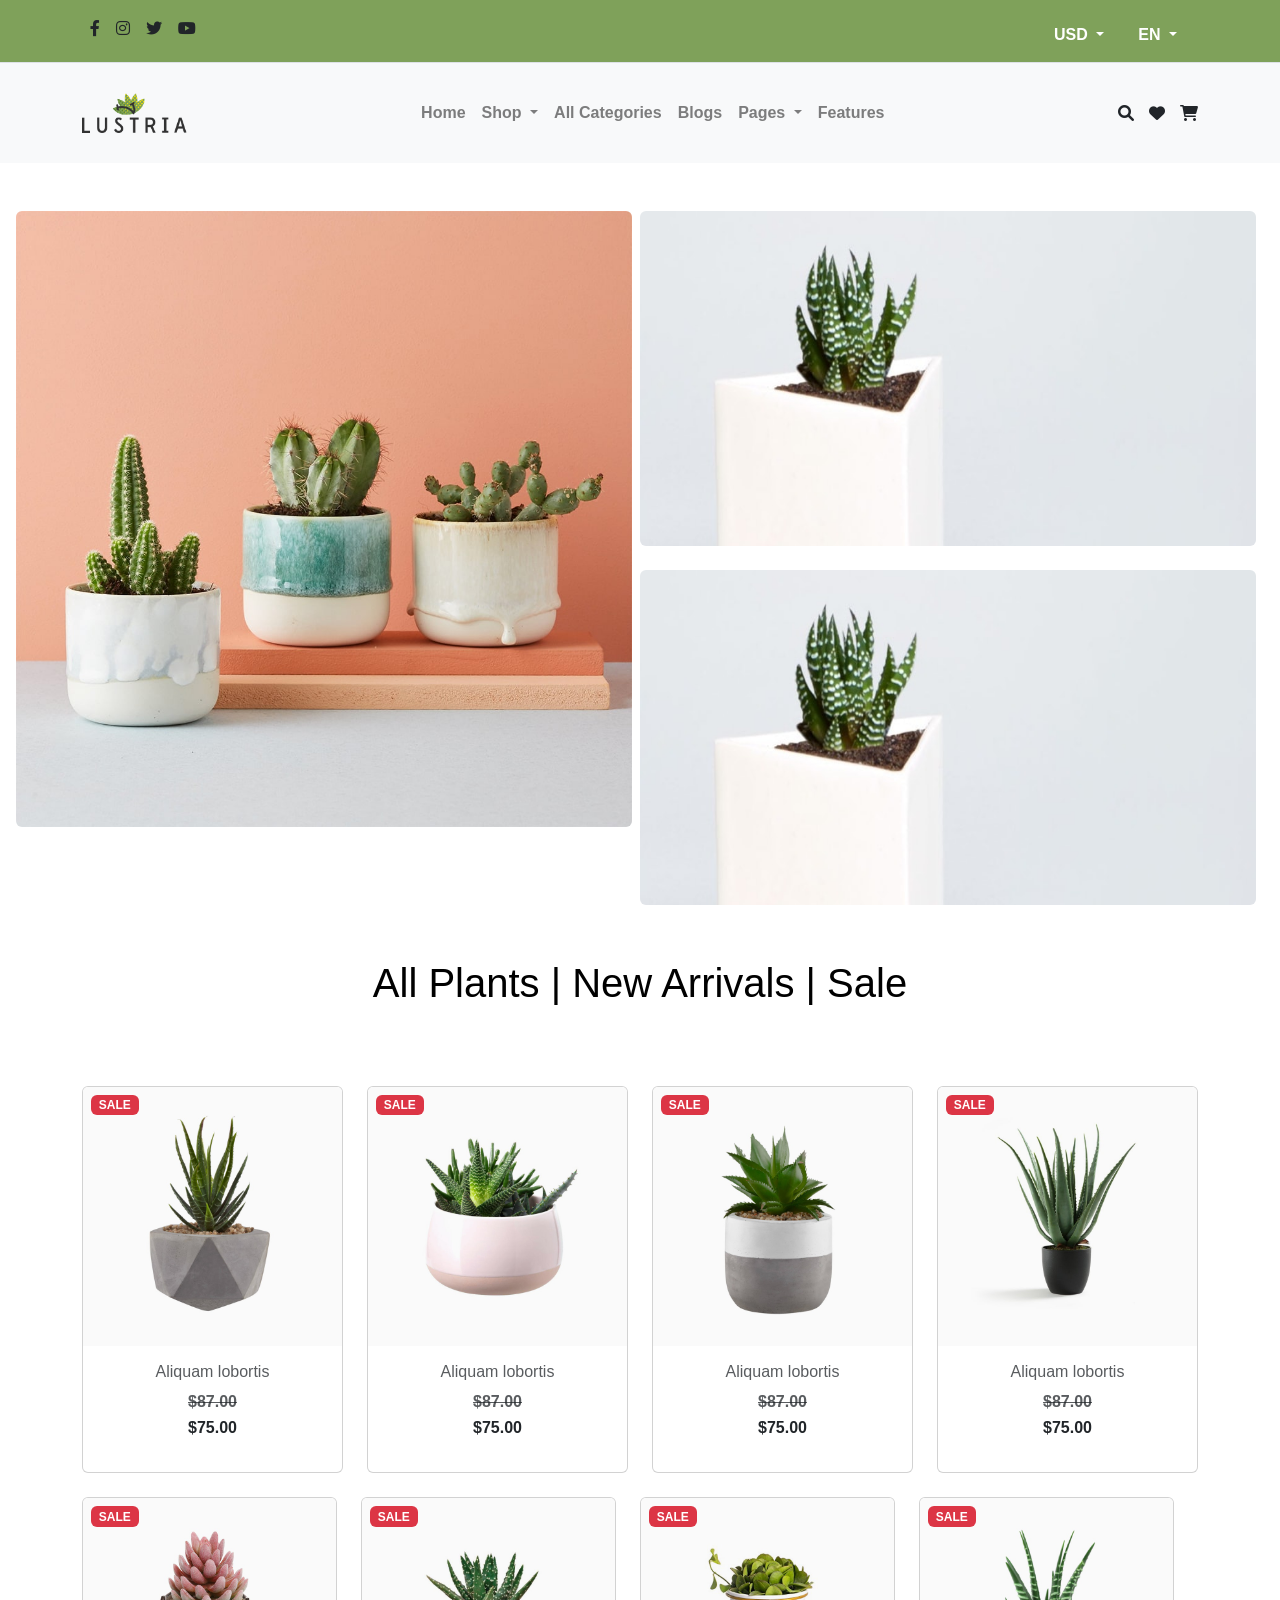
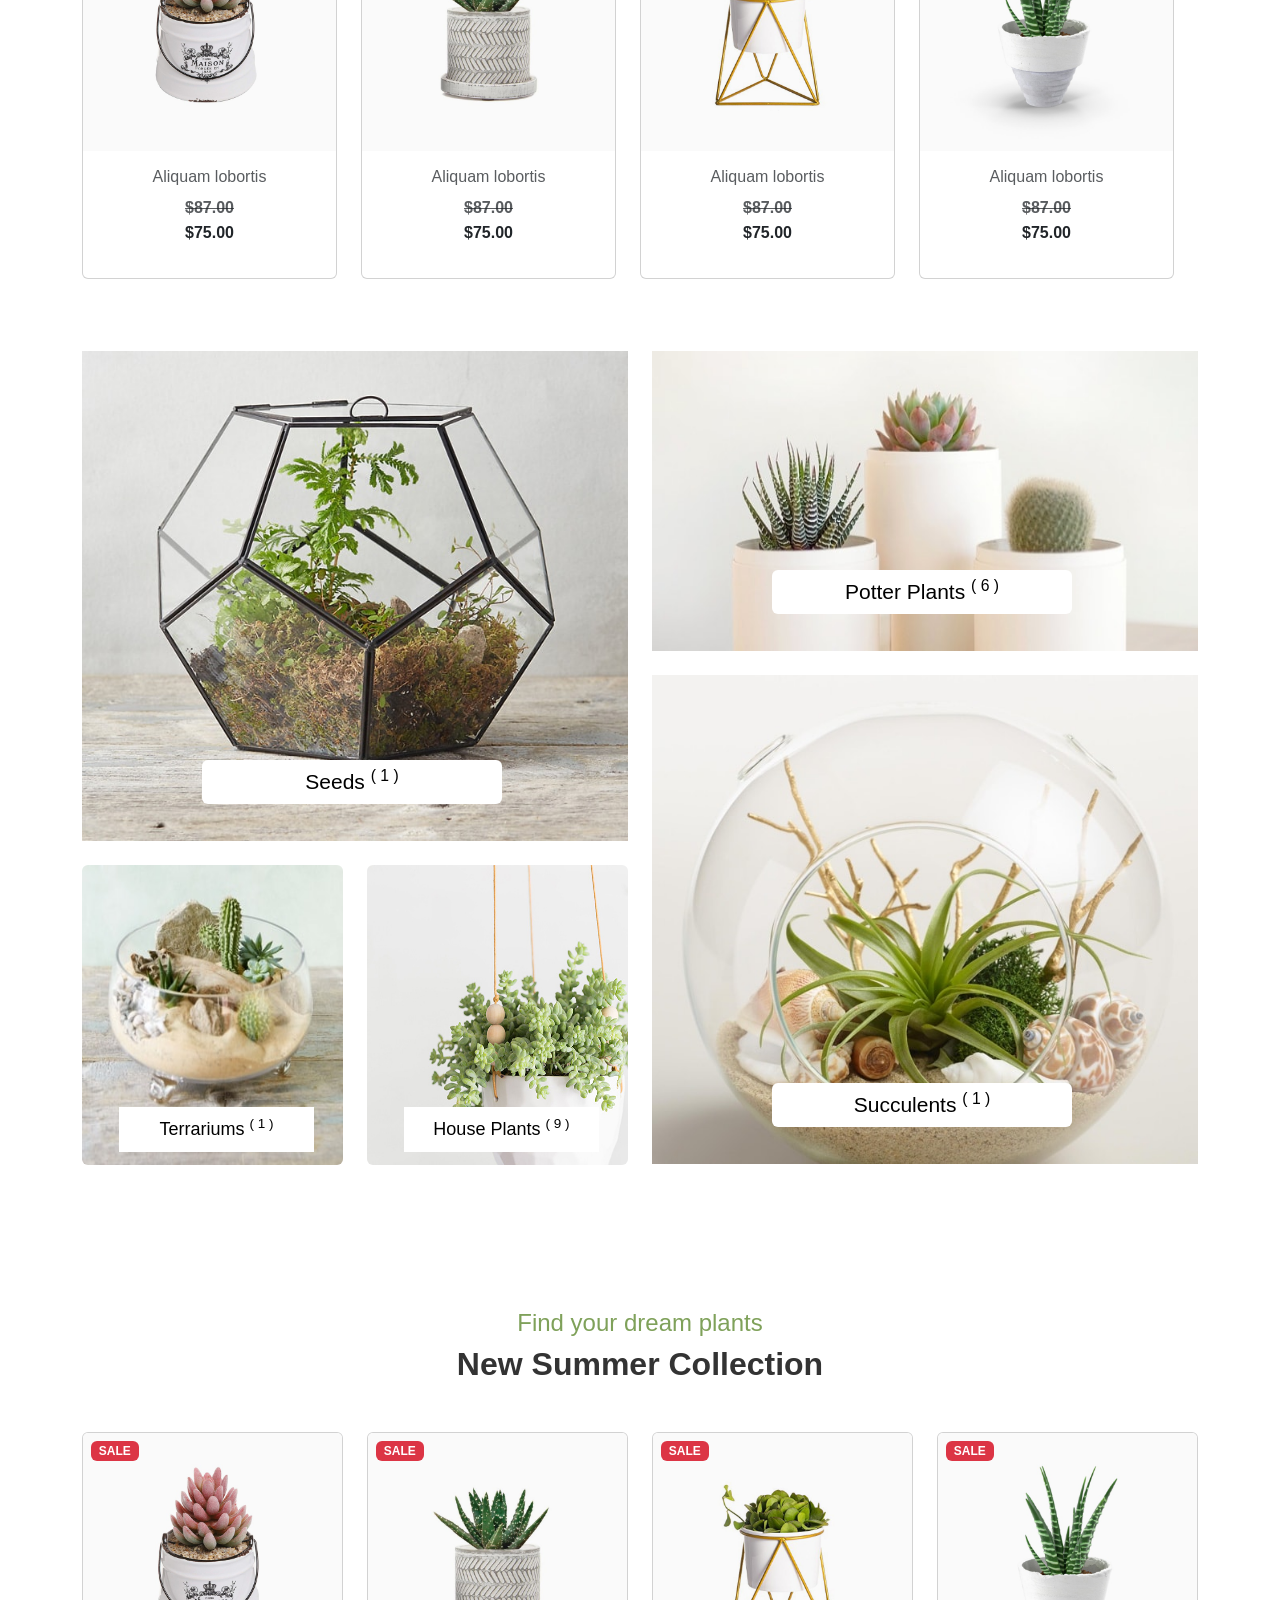
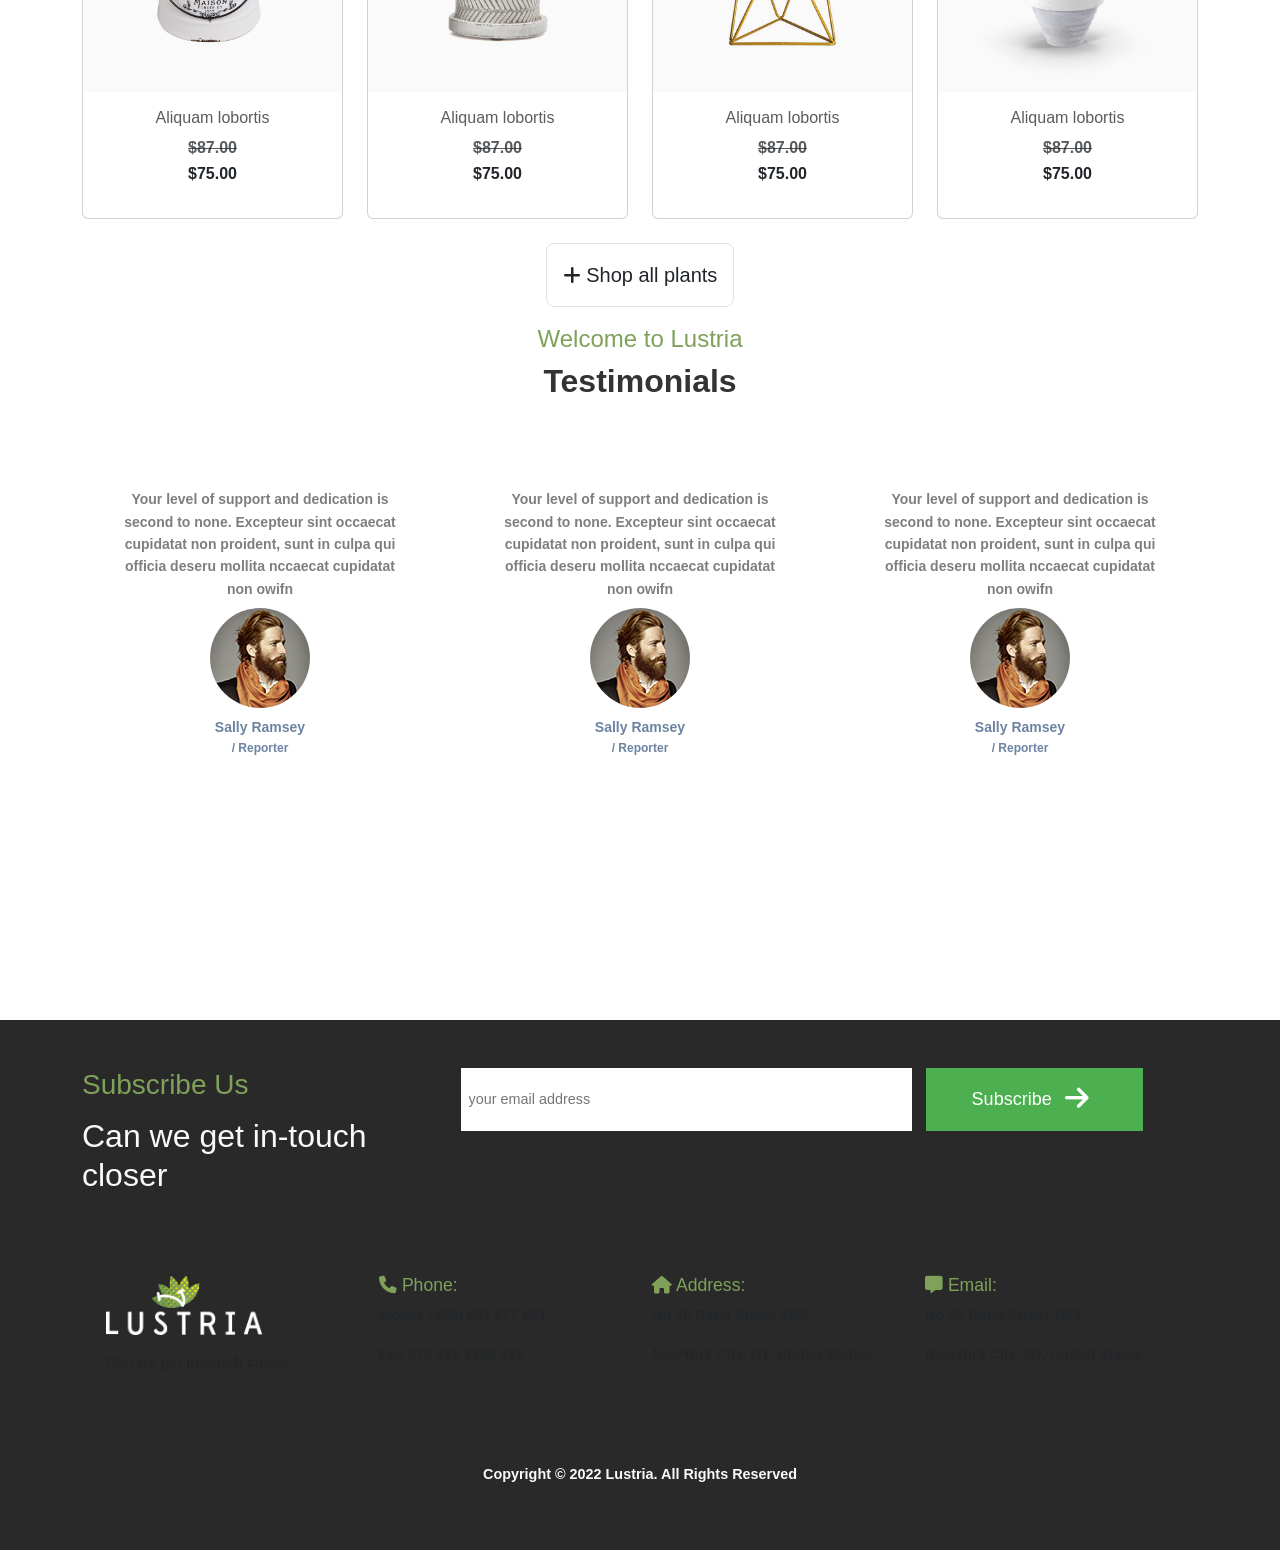
==== index.html @ 37b00187 "update" ====
<!DOCTYPE html>
<html lang="en">

<head>
    <meta charset="UTF-8">
    <meta name="viewport" content="width=device-width, initial-scale=1.0">
    <title>Lustria - Plant Shop</title>

    <link href="https://unpkg.com/aos@2.3.1/dist/aos.css" rel="stylesheet">

    <!-- bootstrap icon -->
    <link href="https://cdn.jsdelivr.net/npm/bootstrap-icons/font/bootstrap-icons.css" rel="stylesheet">
    <!-- fontawesome icon cdn -->
    <link rel="stylesheet" href="https://cdnjs.cloudflare.com/ajax/libs/font-awesome/6.7.1/css/all.min.css"
        integrity="sha512-5Hs3dF2AEPkpNAR7UiOHba+lRSJNeM2ECkwxUIxC1Q/FLycGTbNapWXB4tP889k5T5Ju8fs4b1P5z/iB4nMfSQ=="
        crossorigin="anonymous" referrerpolicy="no-referrer" />     
    <link rel="stylesheet" href="https://stackpath.bootstrapcdn.com/bootstrap/4.5.2/css/bootstrap.min.css">
    <link rel="stylesheet" href="https://cdnjs.cloudflare.com/ajax/libs/font-awesome/6.0.0-beta3/css/all.min.css">

    <link href="https://cdn.jsdelivr.net/npm/bootstrap@5.0.2/dist/css/bootstrap.min.css" rel="stylesheet"
        integrity="sha384-EVSTQN3/azprG1Anm3QDgpJLIm9Nao0Yz1ztcQTwFspd3yD65VohhpuuCOmLASjC" crossorigin="anonymous">

    <link rel="stylesheet" href="style.css">

</head>

<body>
    <!-- Header Section -->

    <header class="bg-light">
        <nav class="py-2 top-header-bg border-bottom">
            <div class="container d-flex flex-wrap">
                <ul class="nav me-auto">
                    <li class="nav-item"><a href="#" class="nav-link link-dark px-2"><i
                                class="fab fa-facebook-f"></i></a></li>
                    <li class="nav-item"><a href="#" class="nav-link link-dark px-2"><i
                                class="fab fa-instagram"></i></a></li>
                    <li class="nav-item"><a href="#" class="nav-link link-dark px-2"><i class="fab fa-twitter"></i></a>
                    </li>
                    <li class="nav-item"><a href="#" class="nav-link link-dark px-2"><i class="fab fa-youtube"></i></a>
                    </li>
                </ul>
               
                <div class="dropdown">
                    <button class="text-white fw-bold mt-2 btn btn-transparent dropdown-toggle" type="button" id="languageDropdown" data-bs-toggle="dropdown" aria-expanded="false">
                      USD
                    </button>
                    <ul class="dropdown-menu" aria-labelledby="languageDropdown">
                      <li><a class="dropdown-item" href="#">USD - US Dollar</a></li>
                      <li><a class="dropdown-item" href="#">USD - US Dollar</a></li>
                      <li><a class="dropdown-item" href="#">USD - US Dollar</a></li>
                      <li><a class="dropdown-item" href="#">USD - US Dollar</a></li>
                    
                    </ul>
                  </div>
                <div class="dropdown mx-2">
                    <button class="text-white mt-2 fw-bold btn btn-transparent  dropdown-toggle" type="button" id="languageDropdown" data-bs-toggle="dropdown" aria-expanded="false">
                      EN
                    </button>
                    <ul class="dropdown-menu" aria-labelledby="languageDropdown">
                      <li><a class="dropdown-item" href="#">French</a></li>
                      <li><a class="dropdown-item" href="#">Spanish</a></li>
                      <li><a class="dropdown-item" href="#">Chinese</a></li>
                      <li><a class="dropdown-item" href="#">Japanese</a></li>
                    </ul>
                  </div>
              
            </div>
        </nav>

        <nav class="navbar navbar-expand-lg navbar-light">
            <div class="container">
                <div class="logo">
                    <a href="#" class="navbar-brand"><img src="images/logo.png" alt="Logo"
                            style="height: 40px;"></a>
                </div>
                <button class="navbar-toggler " type="button" data-toggle="collapse" data-target="#navbarNav"
                    aria-controls="navbarNav" aria-expanded="false" aria-label="Toggle navigation">
                    <span class="navbar-toggler-icon"></span>
                </button>
                <div class="collapse navbar-collapse" id="navbarNav">
                    <ul class="navbar-nav mr-auto">
                        <li class="nav-item">
                            <a class="nav-link" href="#">Home</a>
                        </li>
                        <li class="nav-item dropdown">
                            <a class="nav-link dropdown-toggle" href="#" id="navbarDropdown" role="button"
                                data-toggle="dropdown" aria-haspopup="true" aria-expanded="false">
                                Shop
                            </a>
                            <div class="dropdown-menu" aria-labelledby="navbarDropdown">
                                <a class="dropdown-item" href="#">Category 1</a>
                                <a class="dropdown-item" href="#">Category 2</a>
                                <div class="dropdown-divider"></div>
                                <a class="dropdown-item" href="#">Category 3</a>
                            </div>
                        </li>
                        <li class="nav-item">
                            <a class="nav-link" href="#">All Categories</a>
                        </li>
                        <li class="nav-item">
                            <a class="nav-link" href="#">Blogs</a>
                        </li>
                        <li class="nav-item dropdown">
                            <a class="nav-link dropdown-toggle" href="#" id="navbarDropdown" role="button"
                                data-toggle="dropdown" aria-haspopup="true" aria-expanded="false">
                                Pages
                            </a>
                            <div class="dropdown-menu" aria-labelledby="navbarDropdown">
                                <a class="dropdown-item" href="about.html">About</a>
                                <a class="dropdown-item" href="contact.html">Contact</a>
                                <a class="dropdown-item" href="team-members.html">Team Members</a>
                                <a class="dropdown-item" href="coming-soon.html">Coming soon </a>
                                <a class="dropdown-item" href="faq.html">Faq</a>
                                <a class="dropdown-item" href="404-page.html">404 page</a>

                            </div>
                        </li>
                        <li class="nav-item">
                            <a class="nav-link" href="#">Features</a>
                        </li>
                    </ul>
                    <div class="header-icons">
                        <a href="#" class="icon nav-link fa fa-search text-dark"></a>

                    </div>
                    <div class="header-icons">
                        <a href="#" class="icon nav-link fa fa-heart text-dark"></a>

                    </div>
                    <div class="header-icons">
                        <a href="#" class="icon nav-link fa fa-shopping-cart text-dark" aria-hidden="true"></a>

                    </div>


                </div>
            </div>
        </nav>
    </header>


    <!-- Hero Section Start-->
    <section id="hero" class="hero-sec section-padding">
        <div class="container-fluid">
            <div class="row gx-5">
                <div class="row mt-5">
                    <div class="col-lg-6 col-md-12 mb-4 mb-lg-0 " data-aos="zoom-in">


                        <img src="images/banner1.jpg" class="w-100 shadow-1-strong rounded mb-4 mx-3" width="100%"
                            height="auto" alt="Wintry Mountain Landscape" />

                    </div>


                    <div class="col-lg-6 mb-4 mb-lg-0">

                        <img src="images/banner2.jpg" class="w-100 shadow-1-strong rounded mb-4" width="100%"
                            height="335px" alt="Boat on Calm Water" />

                        <img src="images/banner2.jpg" class="w-100 shadow-1-strong rounded mb-4" width="100%"
                            height="335px" alt="Waves at Sea" />
                    </div>


                </div>


            </div>
        </div>
        </div>
    </section>
    <!-- Hero Section End-->



    <!-- Products Section -->
    <section class="products">
        <div class="section-header ">
            <button class="border-0 btn-text bg-body">All Plants |</button>
            <button class="border-0 btn-text bg-body">New Arrivals </button>
            <button class="border-0 btn-text bg-body"> | Sale</button>
        </div>
    </section>


    <!-- plants shop categories start -->
    <div class="container py-5">
        <div class="row text-center" data-aos="fade-up">
            <div class="col-md-3 col-sm-6 mb-4">
                <div class="card product-card position-relative">
                    <div class="position-relative">
                        <img src="images/images14.jpg" class="card-img-top" alt="Product 2">
                        <span class="badge bg-danger position-absolute top-0 start-0 m-2">SALE</span>

                        <!-- Hoverable Icon Dropdown -->
                        <div class="icon-dropdown position-absolute top-50 end-0 translate-middle-y">
                            <a href="#" class="d-block mb-2"><i class="bi bi-cart"></i></a>
                            <a href="#" class="d-block mb-2"><i class="bi bi-heart"></i></a>
                            <a href="#" class="d-block mb-2"><i class="bi bi-search"></i></a>
                            <a href="#" class="d-block"><i class="bi bi-tools"></i></a>
                        </div>
                    </div>
                    <div class="card-body">
                        <h6 class="card-title text-muted mb-2">Aliquam lobortis</h6>
                        <p class="mb-0 text-decoration-line-through text-muted">$87.00</p>
                        <p class="fw-bold">$75.00</p>
                    </div>
                </div>
            </div>
            <div class="col-md-3 col-sm-6 mb-4">
                <div class="card product-card position-relative">
                    <div class="position-relative">
                        <img src="images/images15.jpg" class="card-img-top" alt="Product 2">
                        <span class="badge bg-danger position-absolute top-0 start-0 m-2">SALE</span>

                        <!-- Hoverable Icon Dropdown -->
                        <div class="icon-dropdown position-absolute top-50 end-0 translate-middle-y">
                            <a href="#" class="d-block mb-2"><i class="bi bi-cart"></i></a>
                            <a href="#" class="d-block mb-2"><i class="bi bi-heart"></i></a>
                            <a href="#" class="d-block mb-2"><i class="bi bi-search"></i></a>
                            <a href="#" class="d-block"><i class="bi bi-tools"></i></a>
                        </div>
                    </div>
                    <div class="card-body">
                        <h6 class="card-title text-muted mb-2">Aliquam lobortis</h6>
                        <p class="mb-0 text-decoration-line-through text-muted">$87.00</p>
                        <p class="fw-bold">$75.00</p>
                    </div>
                </div>
            </div>
            <div class="col-md-3 col-sm-6 mb-4">
                <div class="card product-card position-relative">
                    <div class="position-relative">
                        <img src="images/images16.jpg" class="card-img-top" alt="Product 2">
                        <span class="badge bg-danger position-absolute top-0 start-0 m-2">SALE</span>

                        <!-- Hoverable Icon Dropdown -->
                        <div class="icon-dropdown position-absolute top-50 end-0 translate-middle-y">
                            <a href="#" class="d-block mb-2"><i class="bi bi-cart"></i></a>
                            <a href="#" class="d-block mb-2"><i class="bi bi-heart"></i></a>
                            <a href="#" class="d-block mb-2"><i class="bi bi-search"></i></a>
                            <a href="#" class="d-block"><i class="bi bi-tools"></i></a>
                        </div>
                    </div>
                    <div class="card-body">
                        <h6 class="card-title text-muted mb-2">Aliquam lobortis</h6>
                        <p class="mb-0 text-decoration-line-through text-muted">$87.00</p>
                        <p class="fw-bold">$75.00</p>
                    </div>
                </div>
            </div>
            <div class="col-md-3 col-sm-6 mb-4">
                <div class="card product-card position-relative">
                    <div class="position-relative">
                        <img src="images/images17.jpg" class="card-img-top" alt="Product 2">
                        <span class="badge bg-danger position-absolute top-0 start-0 m-2">SALE</span>

                        <!-- Hoverable Icon Dropdown -->
                        <div class="icon-dropdown position-absolute top-50 end-0 translate-middle-y">
                            <a href="#" class="d-block mb-2"><i class="bi bi-cart"></i></a>
                            <a href="#" class="d-block mb-2"><i class="bi bi-heart"></i></a>
                            <a href="#" class="d-block mb-2"><i class="bi bi-search"></i></a>
                            <a href="#" class="d-block"><i class="bi bi-tools"></i></a>
                        </div>
                    </div>
                    <div class="card-body">
                        <h6 class="card-title text-muted mb-2">Aliquam lobortis</h6>
                        <p class="mb-0 text-decoration-line-through text-muted">$87.00</p>
                        <p class="fw-bold">$75.00</p>
                    </div>
                </div>
            </div>
            <div class="row" data-aos="fade-up">
                <div class="col-md-3 col-sm-6 mb-4">
                    <div class="card product-card position-relative">
                        <div class="position-relative">
                            <img src="images/images18.jpg" class="card-img-top" alt="Product 2">
                            <span class="badge bg-danger position-absolute top-0 start-0 m-2">SALE</span>

                            <!-- Hoverable Icon Dropdown -->
                            <div class="icon-dropdown position-absolute top-50 end-0 translate-middle-y">
                                <a href="#" class="d-block mb-2"><i class="bi bi-cart"></i></a>
                                <a href="#" class="d-block mb-2"><i class="bi bi-heart"></i></a>
                                <a href="#" class="d-block mb-2"><i class="bi bi-search"></i></a>
                                <a href="#" class="d-block"><i class="bi bi-tools"></i></a>
                            </div>
                        </div>
                        <div class="card-body">
                            <h6 class="card-title text-muted mb-2">Aliquam lobortis</h6>
                            <p class="mb-0 text-decoration-line-through text-muted">$87.00</p>
                            <p class="fw-bold">$75.00</p>
                        </div>
                    </div>
                </div>
                <div class="col-md-3 col-sm-6 mb-4">
                    <div class="card product-card position-relative">
                        <div class="position-relative">
                            <img src="images/images19.jpg" class="card-img-top" alt="Product 2">
                            <span class="badge bg-danger position-absolute top-0 start-0 m-2">SALE</span>

                            <!-- Hoverable Icon Dropdown -->
                            <div class="icon-dropdown position-absolute top-50 end-0 translate-middle-y">
                                <a href="#" class="d-block mb-2"><i class="bi bi-cart"></i></a>
                                <a href="#" class="d-block mb-2"><i class="bi bi-heart"></i></a>
                                <a href="#" class="d-block mb-2"><i class="bi bi-search"></i></a>
                                <a href="#" class="d-block"><i class="bi bi-tools"></i></a>
                            </div>
                        </div>
                        <div class="card-body">
                            <h6 class="card-title text-muted mb-2">Aliquam lobortis</h6>
                            <p class="mb-0 text-decoration-line-through text-muted">$87.00</p>
                            <p class="fw-bold">$75.00</p>
                        </div>
                    </div>
                </div>
                <div class="col-md-3 col-sm-6 mb-4">
                    <div class="card product-card position-relative">
                        <div class="position-relative">
                            <img src="images/images20.jpg" class="card-img-top" alt="Product 2">
                            <span class="badge bg-danger position-absolute top-0 start-0 m-2">SALE</span>

                            <!-- Hoverable Icon Dropdown -->
                            <div class="icon-dropdown position-absolute top-50 end-0 translate-middle-y">
                                <a href="#" class="d-block mb-2"><i class="bi bi-cart"></i></a>
                                <a href="#" class="d-block mb-2"><i class="bi bi-heart"></i></a>
                                <a href="#" class="d-block mb-2"><i class="bi bi-search"></i></a>
                                <a href="#" class="d-block"><i class="bi bi-tools"></i></a>
                            </div>
                        </div>
                        <div class="card-body">
                            <h6 class="card-title text-muted mb-2">Aliquam lobortis</h6>
                            <p class="mb-0 text-decoration-line-through text-muted">$87.00</p>
                            <p class="fw-bold">$75.00</p>
                        </div>
                    </div>
                </div>
                <div class="col-md-3 col-sm-6 mb-4">
                    <div class="card product-card position-relative">
                        <div class="position-relative">
                            <img src="images/images21.jpg" class="card-img-top" alt="Product 2">
                            <span class="badge bg-danger position-absolute top-0 start-0 m-2">SALE</span>

                            <!-- Hoverable Icon Dropdown -->
                            <div class="icon-dropdown position-absolute top-50 end-0 translate-middle-y">
                                <a href="#" class="d-block mb-2"><i class="bi bi-cart"></i></a>
                                <a href="#" class="d-block mb-2"><i class="bi bi-heart"></i></a>
                                <a href="#" class="d-block mb-2"><i class="bi bi-search"></i></a>
                                <a href="#" class="d-block"><i class="bi bi-tools"></i></a>
                            </div>
                        </div>
                        <div class="card-body">
                            <h6 class="card-title text-muted mb-2">Aliquam lobortis</h6>
                            <p class="mb-0 text-decoration-line-through text-muted">$87.00</p>
                            <p class="fw-bold">$75.00</p>
                        </div>
                    </div>
                </div>
            </div>
        </div>
    </div>
    <!-- plants shop categories end -->

    <!-- New Summer Collection -->
    <div class="container">

        <div class="row">
            <div class="col-md-6 mb-4" data-aos="fade-up">

                <img src="images/collection1.jpg" class="card-img-top" width="100%" height="auto" alt="Image 4">
                <div class="container-btn">

                    <button class="btn ">Seeds <sup>( 1 )</sup></button>
                </div>

                <!-- Gallery -->
                <div class="row mt-4">
                    <div class="col-lg-6 col-md-12 mb-4 mb-lg-0" data-aos="fade-up">
                        <img src="images/collection3.jpg" class="w-100 shadow-1-strong rounded mb-4" width="100%"
                            height="300px" alt="Boat on Calm Water" />
                        <div class="container-btn">

                            <button class="btn-small p-2">Terrariums <sup>( 1 )</sup></button>
                        </div>



                    </div>

                    <div class="col-lg-6 mb-4 mb-lg-0" data-aos="fade-up">

                        <img src="images/collection4.jpg" class="w-100 shadow-1-strong rounded mb-4" width="100%"
                            height="300px" alt="Boat on Calm Water" />
                        <div class="container-btn">

                            <button class="btn-small p-2">House Plants <sup>( 9 )</sup></button>
                        </div>

                    </div>


                </div>
                <!-- Gallery -->
            </div>

            <div class="col-md-6 mb-4" data-aos="fade-up">
                <div class=" mb-4">
                    <img src="images/collection2.jpg" class="card-img-top " width="100%" height="300px" alt="Image 1">
                    <div class="container-btn">

                        <button class="btn">Potter Plants <sup>( 6 )</sup></button>
                    </div>


                </div>
                <div>
                    <img src="images/collection5.jpg" class="card-img-top" alt="Image 5">

                    <div class="container-btn">

                        <button class="btn">Succulents <sup>( 1 )</sup></button>
                    </div>


                </div>
            </div>

        </div>
    </div>


    <!-- dream plant sec start -->
    <section class="dream-plants mb-5">
        <div class="container py-5">
            <h4 style="color: #7fa15a;" data-aos="fade-up">Find your dream plants</h4>
            <h2 class="fw-bold mb-5" data-aos="fade-up">New Summer Collection</h2>
            <div class="row text-center" data-aos="fade-up">

                <div class="col-md-3 col-sm-6 mb-4">
                    <div class="card product-card position-relative">
                        <div class="position-relative">
                            <img src="images/images18.jpg" class="card-img-top" alt="Product 2">
                            <span class="badge bg-danger position-absolute top-0 start-0 m-2">SALE</span>

                            <!-- Hoverable Icon Dropdown -->
                            <div class="icon-dropdown position-absolute top-50 end-0 translate-middle-y">
                                <a href="#" class="d-block mb-2"><i class="bi bi-cart"></i></a>
                                <a href="#" class="d-block mb-2"><i class="bi bi-heart"></i></a>
                                <a href="#" class="d-block mb-2"><i class="bi bi-search"></i></a>
                                <a href="#" class="d-block"><i class="bi bi-tools"></i></a>
                            </div>
                        </div>
                        <div class="card-body">
                            <h6 class="card-title text-muted mb-2">Aliquam lobortis</h6>
                            <p class="mb-0 text-decoration-line-through text-muted">$87.00</p>
                            <p class="fw-bold">$75.00</p>
                        </div>
                    </div>
                </div>
                <div class="col-md-3 col-sm-6 mb-4">
                    <div class="card product-card position-relative">
                        <div class="position-relative">
                            <img src="images/images19.jpg" class="card-img-top" alt="Product 2">
                            <span class="badge bg-danger position-absolute top-0 start-0 m-2">SALE</span>

                            <!-- Hoverable Icon Dropdown -->
                            <div class="icon-dropdown position-absolute top-50 end-0 translate-middle-y">
                                <a href="#" class="d-block mb-2"><i class="bi bi-cart"></i></a>
                                <a href="#" class="d-block mb-2"><i class="bi bi-heart"></i></a>
                                <a href="#" class="d-block mb-2"><i class="bi bi-search"></i></a>
                                <a href="#" class="d-block"><i class="bi bi-tools"></i></a>
                            </div>
                        </div>
                        <div class="card-body">
                            <h6 class="card-title text-muted mb-2">Aliquam lobortis</h6>
                            <p class="mb-0 text-decoration-line-through text-muted">$87.00</p>
                            <p class="fw-bold">$75.00</p>
                        </div>
                    </div>
                </div>
                <div class="col-md-3 col-sm-6 mb-4">
                    <div class="card product-card position-relative">
                        <div class="position-relative">
                            <img src="images/images20.jpg" class="card-img-top" alt="Product 2">
                            <span class="badge bg-danger position-absolute top-0 start-0 m-2">SALE</span>

                            <!-- Hoverable Icon Dropdown -->
                            <div class="icon-dropdown position-absolute top-50 end-0 translate-middle-y">
                                <a href="#" class="d-block mb-2"><i class="bi bi-cart"></i></a>
                                <a href="#" class="d-block mb-2"><i class="bi bi-heart"></i></a>
                                <a href="#" class="d-block mb-2"><i class="bi bi-search"></i></a>
                                <a href="#" class="d-block"><i class="bi bi-tools"></i></a>
                            </div>
                        </div>
                        <div class="card-body">
                            <h6 class="card-title text-muted mb-2">Aliquam lobortis</h6>
                            <p class="mb-0 text-decoration-line-through text-muted">$87.00</p>
                            <p class="fw-bold">$75.00</p>
                        </div>
                    </div>
                </div>
                <div class="col-md-3 col-sm-6 mb-4">
                    <div class="card product-card position-relative">
                        <div class="position-relative">
                            <img src="images/images21.jpg" class="card-img-top" alt="Product 2">
                            <span class="badge bg-danger position-absolute top-0 start-0 m-2">SALE</span>

                            <!-- Hoverable Icon Dropdown -->
                            <div class="icon-dropdown position-absolute top-50 end-0 translate-middle-y">
                                <a href="#" class="d-block mb-2"><i class="bi bi-cart"></i></a>
                                <a href="#" class="d-block mb-2"><i class="bi bi-heart"></i></a>
                                <a href="#" class="d-block mb-2"><i class="bi bi-search"></i></a>
                                <a href="#" class="d-block"><i class="bi bi-tools"></i></a>
                            </div>
                        </div>
                        <div class="card-body">
                            <h6 class="card-title text-muted mb-2">Aliquam lobortis</h6>
                            <p class="mb-0 text-decoration-line-through text-muted">$87.00</p>
                            <p class="fw-bold">$75.00</p>
                        </div>
                    </div>
                </div>

            </div>
            <div class="container">
                <div class="btn btn-outline-dark p-3  border border-1 btn-lg" type="button"><i class="fa fa-plus"
                        aria-hidden="true"></i>
                    Shop all plants</div>
            </div>
        </div>
    </section>
    <!-- dream plant sec end -->


    <!-- Testimonials Section -->
    <section class="testimonials">
        <section class="home-testimonial-bottom">
            <div class="container testimonial-inner">
                <h4 style="color: #7fa15a;" data-aos="fade-up">Welcome to Lustria</h4>
                <h2 class="fw-bold mb-5" data-aos="fade-up">Testimonials</h2>
                <h2 class=" text-dark fw-bold"></h2>
                <div class="row d-flex justify-content-center">
                    <div class="col-md-4 style-3">
                        <div class="tour-item ">
                            <div class="tour-desc ">
                                <div class="tour-text color-grey-3 text-center ">Your level of support and dedication is
                                    second to none. Excepteur sint occaecat cupidatat non proident, sunt in culpa qui
                                    officia deseru mollita nccaecat cupidatat non owifn</div>
                                <div class="d-flex justify-content-center pt-2 pb-2">
                                    <img class="tm-people" src="images/testimonial-profile2.jpg" alt="">
                                </div>
                                <div class="link-name d-flex justify-content-center">Sally Ramsey</div>
                                <div class="link-position d-flex justify-content-center"> / Reporter</div>
                            </div>
                        </div>
                    </div>
                    <div class="col-md-4 style-3">
                        <div class="tour-item ">
                            <div class="tour-desc ">
                                <div class="tour-text color-grey-3 text-center">Your level of support and dedication is
                                    second to none. Excepteur sint occaecat cupidatat non proident, sunt in culpa qui
                                    officia deseru mollita nccaecat cupidatat non owifn</div>
                                <div class="d-flex justify-content-center pt-2 pb-2"><img class="tm-people"
                                        src="images/testimonial-profile2.jpg" alt=""></div>
                                <div class="link-name d-flex justify-content-center">Sally Ramsey</div>
                                <div class="link-position d-flex justify-content-center"> / Reporter</div>
                            </div>
                        </div>
                    </div>
                    <div class="col-md-4 style-3">
                        <div class="tour-item ">
                            <div class="tour-desc ">
                                <div class="tour-text color-grey-3 text-center">Your level of support and dedication is
                                    second to none. Excepteur sint occaecat cupidatat non proident, sunt in culpa qui
                                    officia deseru mollita nccaecat cupidatat non owifn</div>
                                <div class="d-flex justify-content-center pt-2 pb-2"><img class="tm-people"
                                        src="images/testimonial-profile2.jpg" alt=""></div>
                                <div class="link-name d-flex justify-content-center">Sally Ramsey</div>
                                <div class="link-position d-flex justify-content-center"> / Reporter</div>
                            </div>
                        </div>
                    </div>
                </div>
        </section>
    </section>



    <!-- Footer -->
    <footer class="footer text-light py-5">
        <div class="container">
            <div class="row ">

                <div class="col-auto">
                    <h3 style="color: #7fa15a;">Subscribe Us</h3>
                    <h2 class="pt-2">

                        Can we get in-touch<br> closer
                    </h2>
                </div>

                <div class="col-md-5 col-12">
                    <!-- Email input -->
                    <div class="form-outline form-white mb-4">
                        <input type="email" id="form5Example2" placeholder="your email address" class="footer-input" />

                    </div>
                </div>



                <div class="col-auto">
                    <!-- Submit button -->
                    <button type="submit" class="subcription-btn p-3 ">
                        Subscribe <i class="mx-2 fa fa-arrow-right fa-xl"></i>
                    </button>
                </div>

            </div>
            <hr class="text-muted my-4">
            <div class="row p-4">
                <div class="col-md-3">
                    <div class="d-flex align-items-center mb-3">
                        <img src="images/footer-logo.png" alt="Lustria" height="60" class="me-2">

                    </div>
                    <p class="text-muted">Can we get in-touch closer</p>
                </div>
                <div class="col-md-3">
                    <h6 style="color: #7fa15a;"> <i class="fa fa-phone"></i> Phone:</h6>
                    <p class="text-muted">Mobile (+00) 987 877 821</p>
                    <p class="text-muted">Fax 678 912 1289 121</p>
                </div>
                <div class="col-md-3">
                    <h6 style="color: #7fa15a;"><i class="fa fa-home"></i> Address:</h6>
                    <p class="text-muted">No 40 Baria Street 15/2</p>
                    <p class="text-muted">NewYork City, NY, United States.</p>
                </div>
                <div class="col-md-3">
                    <h6 style="color: #7fa15a;"><i class="fa fa-message"></i> Email:</h6>
                    <p class="text-muted">No 40 Baria Street 15/2</p>
                    <p class="text-muted">NewYork City, NY, United States.</p>
                </div>
            </div>
            <hr class="text-muted my-4">
            <div class="d-flex justify-content-center align-items-center">


                <p class="text-light">Copyright © 2022 Lustria. All Rights Reserved</p>

            </div>

        </div>


    </footer>

    <script src="https://code.jquery.com/jquery-3.5.1.slim.min.js"></script>
    <script src="https://unpkg.com/aos@2.3.1/dist/aos.js"></script>
  <script src="https://cdn.jsdelivr.net/npm/bootstrap@5.1.3/dist/js/bootstrap.bundle.min.js"></script>

    <script defer src="https://cdn.jsdelivr.net/npm/@popperjs/core@2.9.2/dist/umd/popper.min.js"></script>
    <script defer src="https://stackpath.bootstrapcdn.com/bootstrap/4.5.2/js/bootstrap.min.js"></script>

    <script>

        AOS.init({
            duration: 1000,
            once: true,
        });

    </script>
</body>

</html>
---- style.css ----
@import url('https://fonts.googleapis.com/css2?family=Crimson+Text:ital,wght@0,400;0,600;0,700;1,400;1,600;1,700&display=swap');

* {
    margin: 0;
    padding: 0;
    box-sizing: border-box;
}


body {
  
    line-height: 1.6;
    color: #333;
    font-family: "Crimson Text", serif;
    font-weight: 650;
    font-style: normal;
}


/* Header Top */

.navbar{
    height: 100px;
}

   /* Custom styles for dropdown hover */
   .navbar .dropdown:hover .dropdown-menu {
    display: block; 
  }
  .dropdown-menu {
    margin-top: 0; 
  }
  
  .navbar-nav {
    justify-content: center;
    flex: 1;
  }
.header-icons .icon {
    margin-left: 15px;
}
.top-header-bg {
    background-color: #7fa15a;
}




/* Hero Section */
.hero {
    background: url('https://via.placeholder.com/1200x500') no-repeat center center/cover;
    color: white;
    text-align: center;
    padding: 4rem 0;
}

.hero h1 {
    font-size: 2.5rem;
    animation: fadeIn 2s ease-in-out;
}

/* Products */
.products .section-header {
    text-align: center;
    padding: 2rem 0;
    font-size: 40px;
    font-weight: 500;
    font-style: normal;
    font-stretch: normal;
    line-height: normal;
    letter-spacing: normal;
}

/* product button  */
.btn-text {
    color: black;
}

.btn-text:hover {
    transform: scale(1.05);
    color: #ababab;
}

/* dream plants section css */
.dream-plants {
    background: white;
    padding: 3rem 2rem;
    text-align: center;
}

/* Testimonials  section css*/
.testimonials {
    padding: 3rem 2rem;
    text-align: center;
}

.home-testimonial h3 {
    color: var(--orange);
    font-size: 14px;
    font-weight: 500;
    text-transform: uppercase
}

.testimonial-inner {
    position: relative;
    top: -174px
}

.testimonial-pos {
    position: relative;
    top: 24px
}

.testimonial-inner .tour-desc {
    border-radius: 5px;
    padding: 40px
}

.color-grey-3 {
    font-family: "Montserrat", Sans-serif;
    font-size: 14px;
    color: #7e7e7e;
}

.testimonial-inner img.tm-people {
    width: 100px;
    height: 100px;
    -webkit-border-radius: 50%;
    border-radius: 50%;
    -o-object-fit: cover;
    object-fit: cover;
    max-width: none
}

.link-name {
    font-family: "Montserrat", Sans-serif;
    font-size: 14px;
    color: #6c83a2
}

.link-position {
    font-family: "Montserrat", Sans-serif;
    font-size: 12px;
    color: #6c83a2
}

.testimonial {
    margin: 1rem 0;
}

/* Footer */
.footer{
    background-color: #292929!important;
}

 .footer-input {
    padding: 0.5rem;
    display: flex;
    border: none;
    margin-right: 10px;
    height: 63px;
    color: #292929;
    width: 100%;
    margin-left: 70px;
}

 .subcription-btn {
   width: 100%;
    background-color: #4CAF50;
    border: none;
    color: white;
    font-size: 18px;
    height: 63px;
    cursor: pointer;
    padding-left: 100%;
    padding-right: 100%;
    margin-left: 60px;
} 

.subcription-btn:hover {
    background: rgb(66, 58, 58);
    color: white;
}

/* Footer */
footer {
    font-size: 0.9rem;
  }
  
  footer h6 {
    font-size: 1.1rem;
    font-weight: 500;
  }
  
  footer .fab {
    font-size: 1.2rem;
  }
  
  footer a {
    transition: color 0.3s ease;
  }
  
  footer a:hover {
    color: #7fa15a !important;
  }
  
  @media (max-width: 767.98px) {
    footer .row {
      text-align: center;
    }
  
    footer .d-flex {
      justify-content: center !important;
    }
  }


/* Animations */
@keyframes fadeIn {
    from {
        opacity: 0;
    }

    to {
        opacity: 1;
    }
}


/* all plant shop cards css */


.icon-dropdown {
    opacity: 0;
    visibility: hidden;
    transition: opacity 0.3s ease, visibility 0.3s ease;
}


.product-card:hover .icon-dropdown {
    opacity: 1;
    visibility: visible;
}


.icon-dropdown {
    background-color: rgba(255, 255, 255, 0.9);
    padding: 10px;
    border-radius: 10px;
    box-shadow: 0 4px 8px rgba(0, 0, 0, 0.1);
    display: flex;
    flex-direction: column;
    align-items: center;
}


.icon-dropdown a {
    color: #333;
    font-size: 1.2rem;
    text-decoration: none;
}

.icon-dropdown a:hover {
    color: #007bff;
}


/* collection section btn */
.container-btn {
    position: relative;
    width: 100%;
    max-width: 400px;
}

.container-btn .btn {
    position: absolute;
    left: 30%;
    bottom: 37px;
    width: 75%;
    font-size: 21px;
    background-color: white;
    color: black;
    border: none;
}

.container-btn .btn:hover {
    position: absolute;
    left: 30%;
    bottom: 37px;
    width: 75%;
    font-size: 21px;
    background-color: #7fa15a;
    color: white;
    border: none;
}


.btn-small {
    position: absolute;
    left: 14%;
    bottom: 37px;
    width: 75%;
    font-size: 18px;
    background-color: white;
    color: black;
    border: none;
}


.container-btn .btn-small:hover {
    position: absolute;
    left: 14%;
    bottom: 37px;
    width: 75%;
    font-size: 18px;
    background-color: #7fa15a;
    color: white;
    border: none;
}


/* 404 page css */

.error-page-input{
    color: #777;
    background-color: #fff !important;
width: 30%;
    padding-right: 40px;
    padding: 0 20px;
    line-height: 1;
    max-width: 100%;
    height: 50px;
    outline: none;
    border: 1px solid transparent;

}

.error-page-input:hover{
    border: 1px solid #45a049;
    color: #777;
    background-color: #fff !important;
width: 30%;
    padding-right: 40px;
    padding: 0 20px;
    line-height: 1;
    max-width: 100%;
    height: 50px;
    outline: none;
}

.error-search-btn{
    color: #777;
    background-color: #fff !important;
    border: 1px solid transparent;
    padding-right: 40px;
    padding: 0 20px;
    line-height: 1;
    outline: none;
}
.error-search-btn:hover{
    color: #777;
    background-color: #fff !important;
    padding-right: 40px;
    padding: 0 20px;
    line-height: 1;
    outline: none;
}

.accordion-button{
    background-color: white;
    color: black !important;
    font-weight: 500;
}

.accordion-button:hover{
   color: white !important;
   font-weight: 500;

    background-color: #7fa15a;
}



/* our team */
.responsive-cell-block {
  min-height: 75px;
}

* {
  font-family: Nunito, sans-serif;
}

.text-blk {
  margin-top: 0px;
  margin-right: 0px;
  margin-bottom: 0px;
  margin-left: 0px;
  line-height: 25px;
  padding-top: 0px;
  padding-right: 0px;
  padding-bottom: 0px;
  padding-left: 0px;
}

.responsive-container-block {
  min-height: 75px;
  height: fit-content;
  width: 100%;
  padding-top: 10px;
  padding-right: 10px;
  padding-bottom: 10px;
  padding-left: 10px;
  display: flex;
  flex-wrap: wrap;
  margin-top: 0px;
  margin-right: auto;
  margin-bottom: 0px;
  margin-left: auto;
  justify-content: flex-start;
}

.outer-container {
  padding-top: 10px;
  padding-right: 30px;
  padding-bottom: 10px;
  padding-left: 30px;

}

.heading-text {
  font-weight: 700;
  font-size: 48px;
  line-height: 35px;
  color: rgb(51, 51, 51);
  margin-top: 0px;
  margin-right: 0px;
  margin-bottom: 32px;
  margin-left: 0px;
  text-align: center;
}

.sub-heading-text {
  max-width: 470px;
  font-size: 25px;
  line-height: 35px;
  text-align: center;
  font-weight: 700;
  color: rgb(102, 102, 102);
  margin-top: 0px;
  margin-right: 0px;
  margin-bottom: 100px;
  margin-left: 0px;
  margin: 0 0 70px 0;
}

.inner-container {
  flex-direction: column;
  align-items: center;
  margin-top: 80px;
  margin-right: 0px;
  margin-bottom: 50px;
  margin-left: 0px;
}

.cards-container {
  max-width: 1320px;
}

.name {
  font-size: 22px;
  line-height: 35px;
  font-weight: 700;
  color: rgb(102, 102, 102);
  margin-top: 0px;
  margin-right: 0px;
  text-align: center;
  margin-bottom: 5px;
  margin-left: 0px;
}

.position {
  color: rgb(244, 152, 146);
  font-size: 22px;
  line-height: 35px;
  font-weight: 700;
  text-align: center;
  margin-top: 0px;
  margin-right: 0px;
  margin-bottom: 20px;
  margin-left: 0px;
}

.team-member-image {
  width: 100%;
  margin-top: 0px;
  margin-right: 0px;
  margin-bottom: 40px;
  margin-left: 0px;
}

.social-media-icon {
  margin-top: 0px;
  margin-right: 25px;
  margin-bottom: 0px;
  margin-left: 0px;
  cursor: pointer;
  display: flex;
  align-items: center;

  margin: 0 25px 10px 0;
}

.card-container {
  padding-top: 0px;
  padding-right: 25px;
  padding-bottom: 0px;
  padding-left: 25px;
  margin: 0 0 30px 0;
}

@media (max-width: 1024px) {
  .socialMediaIcons {
    margin: 0 20px 10px 0;
  }
}

@media (max-width: 768px) {
  .card-container {
    margin: 0 0 60px 0;
    width: 80%;
  }

  .cards-container {
    flex-direction: column;
    align-items: center;
    justify-content: center;
  }
}

@media (max-width: 500px) {
  .inner-container {
    padding: 10px 0 10px 0;
    margin: 50px 0 50px 0;
  }

  .cards-container {
    padding: 10px 0 10px 0;
  }

  .card-container {
    width: 100%;
    padding: 0 15px 0 15px;
  }

  .outer-container {
    padding: 10px 20px 10px 20px;
  }

  .sub-heading-text {
    font-size: 20px;
    line-height: 25px;
    margin: 0 0 30px 0;
  }

  .heading-text {
    font-size: 22px;
    line-height: 28px;
  }
}

.accordian-title{
    color: #9b9b9b;
   

}

.accordian-title:hover{
    color: #7fa15a;
}

.accordion-button{
 border-top: none;
 border-right: none;
 border-left: none;
 border-bottom: 1px solid gray;

}

/* contact us */
.contact-header {
    padding: 60px 0;
    text-align: center;

}

.contact-header h2 {
    font-weight: bold;
    margin-bottom: 10px;
}

.contact-info {
    padding: 40px 0;
}

.contact-info .info-box {
    text-align: center;
    margin-bottom: 20px;
}

.contact-info .info-box i {
    color: #8bc34a;
    font-size: 32px;
    margin-bottom: 10px;
}

.map-container {
    margin: 20px 0;
    height: 400px;
}


.contact-form textarea {
    resize: none;
    border: 1px solid transparent !important;
    background-color: #f0eeee;
}
.contact-form :hover textarea  {
    resize: none;
    border: none;
    border: 1px solid #8bc34a !important;
}
.contact-form input {
    border: 1px solid transparent !important;
    background-color: #f0eeee;
}
.contact-form :hover input {
    border: 1px solid #8bc34a !important;

}

.dropdown-menu {
    width: 150px;
  }
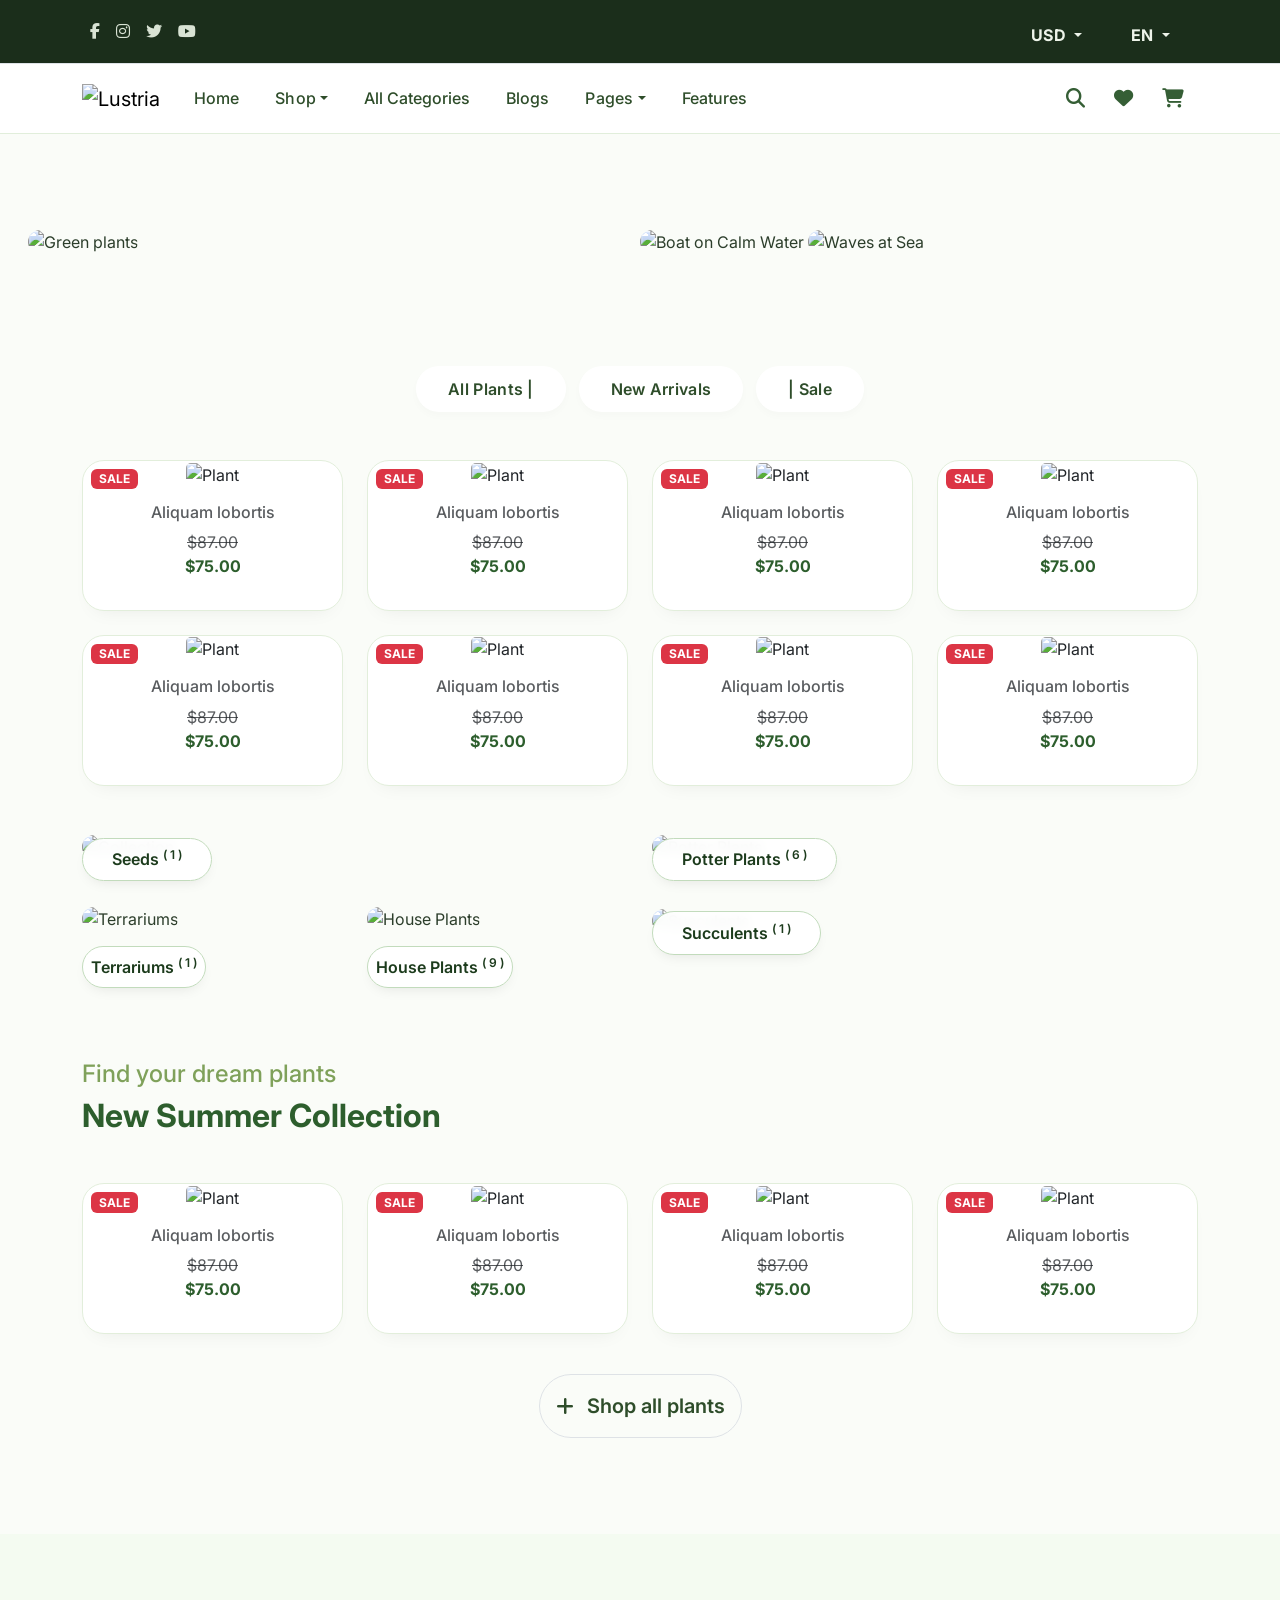
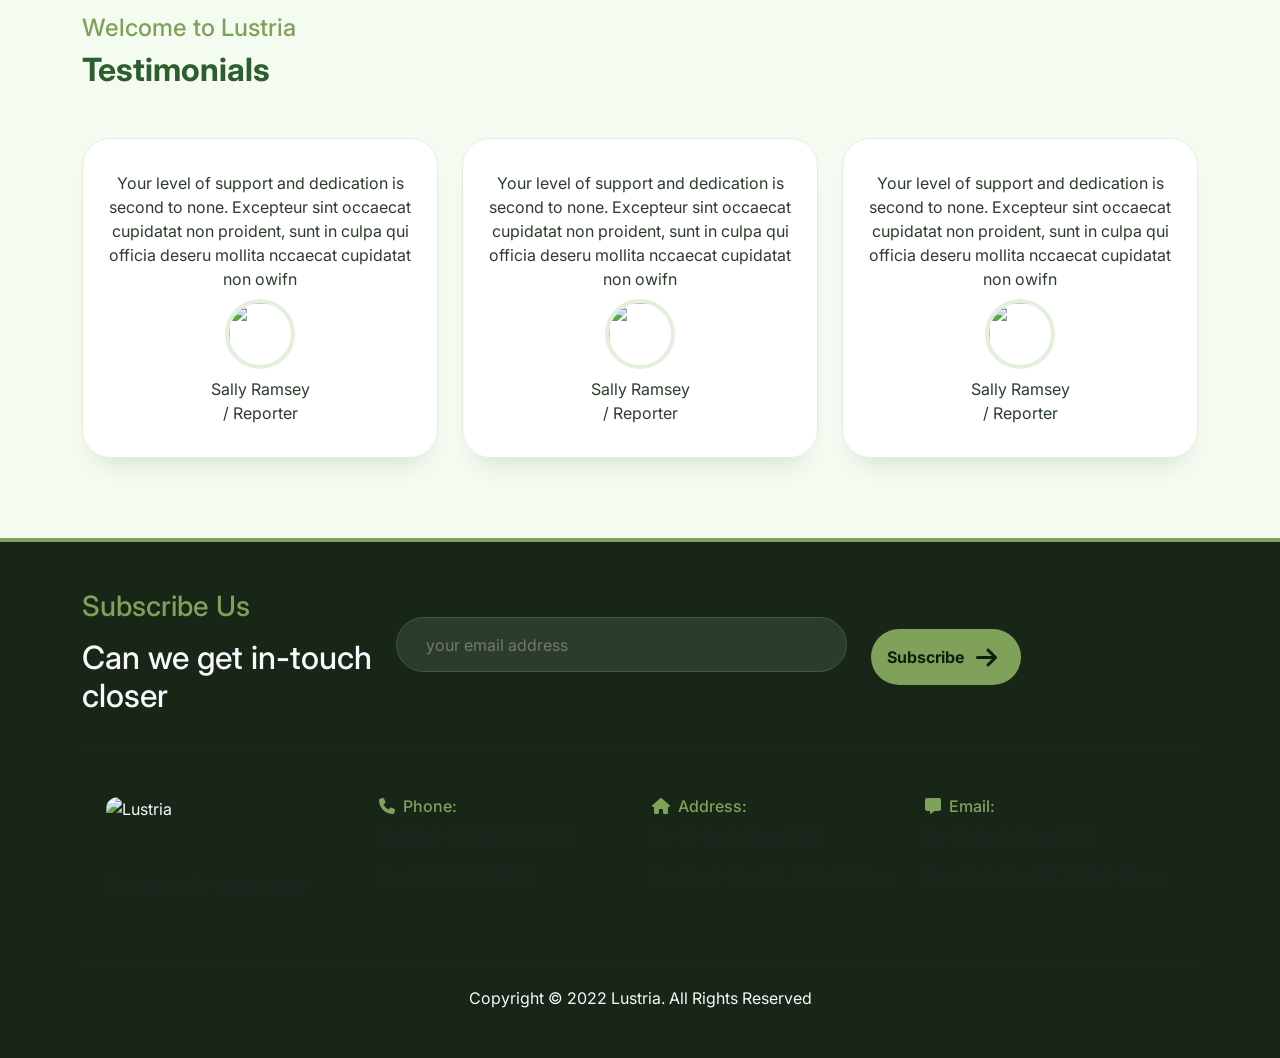
==== commit 96d58dab: "Update print statement from 'Hello' to 'Goodbye'" ====
--- a/index.html
+++ b/index.html
@@ -1,676 +1,896 @@
 <!DOCTYPE html>
 <html lang="en">
-
 <head>
-    <meta charset="UTF-8">
-    <meta name="viewport" content="width=device-width, initial-scale=1.0">
-    <title>Lustria - Plant Shop</title>
-
-    <link href="https://unpkg.com/aos@2.3.1/dist/aos.css" rel="stylesheet">
-
-    <!-- bootstrap icon -->
-    <link href="https://cdn.jsdelivr.net/npm/bootstrap-icons/font/bootstrap-icons.css" rel="stylesheet">
-    <!-- fontawesome icon cdn -->
-    <link rel="stylesheet" href="https://cdnjs.cloudflare.com/ajax/libs/font-awesome/6.7.1/css/all.min.css"
-        integrity="sha512-5Hs3dF2AEPkpNAR7UiOHba+lRSJNeM2ECkwxUIxC1Q/FLycGTbNapWXB4tP889k5T5Ju8fs4b1P5z/iB4nMfSQ=="
-        crossorigin="anonymous" referrerpolicy="no-referrer" />     
-    <link rel="stylesheet" href="https://stackpath.bootstrapcdn.com/bootstrap/4.5.2/css/bootstrap.min.css">
-    <link rel="stylesheet" href="https://cdnjs.cloudflare.com/ajax/libs/font-awesome/6.0.0-beta3/css/all.min.css">
-
-    <link href="https://cdn.jsdelivr.net/npm/bootstrap@5.0.2/dist/css/bootstrap.min.css" rel="stylesheet"
-        integrity="sha384-EVSTQN3/azprG1Anm3QDgpJLIm9Nao0Yz1ztcQTwFspd3yD65VohhpuuCOmLASjC" crossorigin="anonymous">
-
-    <link rel="stylesheet" href="style.css">
-
+  <meta charset="UTF-8">
+  <meta name="viewport" content="width=device-width, initial-scale=1.0">
+  <title>Lustria · Plant Shop (Animated UI)</title>
+
+  <!-- Google Fonts for a modern, clean look -->
+  <link rel="preconnect" href="https://fonts.googleapis.com">
+  <link rel="preconnect" href="https://fonts.gstatic.com" crossorigin>
+  <link href="https://fonts.googleapis.com/css2?family=Inter:opsz,wght@14..32,300;14..32,400;14..32,500;14..32,600;14..32,700&display=swap" rel="stylesheet">
+
+  <!-- AOS (Animate On Scroll) -->
+  <link href="https://unpkg.com/aos@2.3.1/dist/aos.css" rel="stylesheet">
+
+  <!-- Bootstrap 5 (for grid, utilities, components) + Icons -->
+  <link href="https://cdn.jsdelivr.net/npm/bootstrap@5.3.3/dist/css/bootstrap.min.css" rel="stylesheet">
+  <link rel="stylesheet" href="https://cdn.jsdelivr.net/npm/bootstrap-icons@1.11.3/font/bootstrap-icons.min.css">
+  <!-- Font Awesome (for some icons) -->
+  <link rel="stylesheet" href="https://cdnjs.cloudflare.com/ajax/libs/font-awesome/6.7.1/css/all.min.css">
+
+  <style>
+    /* ---------- GLOBAL & ANIMATED UI TOKENS ---------- */
+    * {
+      margin: 0;
+      padding: 0;
+      box-sizing: border-box;
+    }
+
+    body {
+      font-family: 'Inter', sans-serif;
+      background: #fafcf8;   /* soft off-white with green touch */
+      color: #2c3e2b;
+      overflow-x: hidden;
+      scroll-behavior: smooth;
+    }
+
+    /* smooth hover transitions everywhere */
+    a, button, .card, .btn, .icon-dropdown a, img {
+      transition: all 0.3s cubic-bezier(0.2, 0.9, 0.3, 1);
+    }
+
+    /* ----- animated gradient keyframes ----- */
+    @keyframes float {
+      0% { transform: translateY(0px); }
+      50% { transform: translateY(-8px); }
+      100% { transform: translateY(0px); }
+    }
+
+    @keyframes fadeUp {
+      0% { opacity: 0; transform: translateY(30px); }
+      100% { opacity: 1; transform: translateY(0); }
+    }
+
+    /* hero images gentle float */
+    .hero-sec img {
+      animation: float 6s ease-in-out infinite;
+      transition: transform 0.4s, box-shadow 0.4s;
+    }
+    .hero-sec img:hover {
+      transform: scale(1.01) translateY(-4px);
+      box-shadow: 0 25px 30px -12px rgba(70, 100, 70, 0.25) !important;
+    }
+
+    /* ----- header & nav refine ----- */
+    .top-header-bg {
+      background: #1b2e1b;  /* deep forest */
+      border-bottom: 1px solid rgba(255, 255, 255, 0.05);
+    }
+    .top-header-bg .nav-link i {
+      color: #d9e3d4;
+      font-size: 1rem;
+      transition: all 0.2s;
+    }
+    .top-header-bg .nav-link i:hover {
+      color: #b1d8a8;
+      transform: translateY(-2px) scale(1.1);
+    }
+    .dropdown-toggle {
+      color: #eef4ea !important;
+      font-weight: 500;
+      letter-spacing: 0.3px;
+      border-radius: 30px;
+      padding: 0.4rem 1.2rem !important;
+      transition: all 0.2s;
+    }
+    .dropdown-toggle:hover {
+      background: rgba(255, 255, 255, 0.1);
+      transform: translateY(-1px);
+    }
+
+    /* main navbar */
+    .navbar {
+      background: #ffffffec !important;
+      backdrop-filter: blur(8px);
+      border-bottom: 1px solid #e1eedb;
+      padding: 0.8rem 0;
+      transition: all 0.3s;
+    }
+    .navbar-brand img {
+      height: 45px;
+      transition: transform 0.2s;
+    }
+    .navbar-brand img:hover {
+      transform: scale(1.02) rotate(-1deg);
+    }
+    .navbar-nav .nav-link {
+      font-weight: 500;
+      color: #2e4d2a !important;
+      margin: 0 2px;
+      border-radius: 30px;
+      padding: 0.6rem 1rem !important;
+      transition: all 0.25s;
+    }
+    .navbar-nav .nav-link:hover {
+      background: #e5f0df;
+      color: #1c3b1c !important;
+      transform: translateY(-2px);
+    }
+    .header-icons .nav-link {
+      font-size: 1.2rem;
+      padding: 0.6rem 0.9rem !important;
+      color: #355e35 !important;
+      border-radius: 50%;
+      transition: all 0.2s;
+    }
+    .header-icons .nav-link:hover {
+      background: #deecda;
+      transform: scale(1.1) translateY(-2px);
+    }
+
+    /* ----- SECTION HEADINGS & BUTTONS ----- */
+    .section-header {
+      display: flex;
+      justify-content: center;
+      gap: 0.8rem;
+      flex-wrap: wrap;
+      margin: 2.5rem 0 1.5rem;
+    }
+    .btn-text {
+      background: #ffffff;
+      border: 1.5px solid #cbdcc4;
+      color: #2e4d2a;
+      font-weight: 600;
+      padding: 0.7rem 2rem;
+      border-radius: 60px;
+      letter-spacing: 0.3px;
+      box-shadow: 0 4px 8px rgba(0, 0, 0, 0.02);
+      transition: all 0.25s;
+    }
+    .btn-text:hover {
+      background: #558b4e;
+      border-color: #558b4e;
+      color: white;
+      transform: translateY(-3px) scale(1.02);
+      box-shadow: 0 12px 18px -8px rgba(72, 112, 72, 0.4);
+    }
+
+    /* ----- PRODUCT CARDS with ultra-animated hover ----- */
+    .product-card {
+      border: 1px solid #e2eedb;
+      border-radius: 22px;
+      overflow: hidden;
+      background: white;
+      box-shadow: 0 10px 20px -12px rgba(0, 0, 0, 0.08);
+      transition: all 0.4s cubic-bezier(0.15, 0.8, 0.3, 1);
+    }
+    .product-card:hover {
+      transform: translateY(-8px) scale(1.01);
+      box-shadow: 0 28px 30px -14px rgba(65, 100, 65, 0.3);
+      border-color: #b8d6ae;
+    }
+    .product-card img {
+      transition: transform 0.5s ease, filter 0.3s;
+      object-fit: cover;
+      height: 230px;
+      width: 100%;
+    }
+    .product-card:hover img {
+      transform: scale(1.05);
+      filter: brightness(1.02) saturate(1.05);
+    }
+
+    /* animated icon dropdown on cards */
+    .icon-dropdown {
+      opacity: 0;
+      transform: translateX(10px);
+      transition: all 0.35s cubic-bezier(0.2, 0.9, 0.3, 1);
+      background: #ffffffdd;
+      backdrop-filter: blur(6px);
+      border-radius: 40px;
+      padding: 8px 6px;
+      box-shadow: 0 10px 18px -8px rgba(0, 0, 0, 0.2);
+    }
+    .product-card:hover .icon-dropdown {
+      opacity: 1;
+      transform: translateX(0);
+    }
+    .icon-dropdown a {
+      color: #2e4d2a;
+      font-size: 1.1rem;
+      width: 36px;
+      height: 36px;
+      display: flex;
+      align-items: center;
+      justify-content: center;
+      border-radius: 50%;
+      transition: all 0.2s;
+    }
+    .icon-dropdown a:hover {
+      background: #558b4e;
+      color: white;
+      transform: scale(1.1) rotate(5deg);
+    }
+
+    /* ----- TESTIMONIAL CARDS ----- */
+    .tour-item {
+      background: #ffffff;
+      border-radius: 28px;
+      padding: 2rem 1.5rem;
+      box-shadow: 0 18px 25px -16px rgba(60, 90, 60, 0.2);
+      transition: all 0.4s;
+      border: 1px solid #e0efdb;
+      height: 100%;
+    }
+    .tour-item:hover {
+      transform: translateY(-8px) scale(1.01);
+      box-shadow: 0 28px 35px -18px #558b4e55;
+      border-color: #a6c79e;
+    }
+    .tm-people {
+      width: 70px;
+      height: 70px;
+      object-fit: cover;
+      border-radius: 50%;
+      border: 4px solid #e2f0dd;
+      transition: all 0.3s;
+    }
+    .tour-item:hover .tm-people {
+      border-color: #7fa15a;
+      transform: scale(1.05) rotate(2deg);
+    }
+
+    /* ----- FOOTER with subtle animation ----- */
+    .footer {
+      background: #182618;
+      color: #dfecda;
+      border-top: 4px solid #7fa15a;
+    }
+    .footer-input {
+      background: #2a3d2a;
+      border: 1px solid #3f5a3f;
+      border-radius: 60px;
+      padding: 0.9rem 1.8rem;
+      color: white;
+      width: 100%;
+      outline: none;
+      transition: all 0.3s;
+    }
+    .footer-input:focus {
+      background: #324e32;
+      border-color: #b1d8a8;
+      box-shadow: 0 0 0 5px #7fa15a33;
+    }
+    .subcription-btn {
+      background: #7fa15a;
+      border: none;
+      border-radius: 60px;
+      color: #0f1f0f;
+      font-weight: 700;
+      padding: 0.9rem 2.2rem;
+      transition: all 0.3s;
+    }
+    .subcription-btn:hover {
+      background: #9ec27c;
+      transform: translateY(-4px) scale(1.02);
+      box-shadow: 0 18px 20px -12px #7fa15a;
+    }
+
+    /* small tweaks for gallery buttons */
+    .container-btn .btn, .container-btn .btn-small {
+      background: #ffffffee;
+      backdrop-filter: blur(6px);
+      border: 1px solid #c2dbbc;
+      border-radius: 60px;
+      color: #1c3b1c;
+      font-weight: 600;
+      padding: 0.55rem 1.8rem;
+      transition: all 0.3s;
+      box-shadow: 0 6px 14px -6px rgba(0,0,0,0.1);
+      margin-top: -1.7rem;
+      position: relative;
+      z-index: 5;
+    }
+    .container-btn .btn:hover, .container-btn .btn-small:hover {
+      background: #7fa15a;
+      color: white;
+      border-color: #7fa15a;
+      transform: translateY(-4px);
+      box-shadow: 0 16px 22px -10px #558b4e;
+    }
+    .btn-outline-dark {
+      border-radius: 60px;
+      padding: 0.9rem 2.5rem;
+      font-weight: 600;
+      border: 2px solid #2e4d2a;
+      color: #2e4d2a;
+      background: transparent;
+      transition: all 0.3s;
+    }
+    .btn-outline-dark:hover {
+      background: #2e4d2a;
+      color: white;
+      transform: scale(1.03) translateY(-4px);
+      box-shadow: 0 20px 25px -12px #2e4d2a;
+    }
+
+    /* testimonial section background */
+    .home-testimonial-bottom {
+      background: #f4fbf1;
+      padding: 5rem 0;
+    }
+
+    /* price style */
+    .fw-bold {
+      color: #2d5e2d;
+    }
+
+    /* all sections have subtle reveal via AOS already */
+    .section-padding {
+      padding: 3rem 0;
+    }
+
+    /* responsive adjustments */
+    @media (max-width: 768px) {
+      .navbar-nav .nav-link {
+        padding: 0.5rem 0.8rem !important;
+      }
+      .hero-sec .row.mt-5 {
+        margin-top: 1rem !important;
+      }
+      .btn-text {
+        padding: 0.5rem 1.2rem;
+        font-size: 0.9rem;
+      }
+      .container-btn .btn, .container-btn .btn-small {
+        margin-top: -1.2rem;
+        padding: 0.4rem 1.2rem;
+        font-size: 0.8rem;
+      }
+    }
+
+    /* extra floating icons */
+    .fa, .bi, .fab {
+      transition: all 0.2s;
+    }
+    i:hover {
+      transform: translateY(-2px);
+    }
+  </style>
 </head>
 
 <body>
-    <!-- Header Section -->
-
-    <header class="bg-light">
-        <nav class="py-2 top-header-bg border-bottom">
-            <div class="container d-flex flex-wrap">
-                <ul class="nav me-auto">
-                    <li class="nav-item"><a href="#" class="nav-link link-dark px-2"><i
-                                class="fab fa-facebook-f"></i></a></li>
-                    <li class="nav-item"><a href="#" class="nav-link link-dark px-2"><i
-                                class="fab fa-instagram"></i></a></li>
-                    <li class="nav-item"><a href="#" class="nav-link link-dark px-2"><i class="fab fa-twitter"></i></a>
-                    </li>
-                    <li class="nav-item"><a href="#" class="nav-link link-dark px-2"><i class="fab fa-youtube"></i></a>
-                    </li>
-                </ul>
-               
-                <div class="dropdown">
-                    <button class="text-white fw-bold mt-2 btn btn-transparent dropdown-toggle" type="button" id="languageDropdown" data-bs-toggle="dropdown" aria-expanded="false">
-                      USD
-                    </button>
-                    <ul class="dropdown-menu" aria-labelledby="languageDropdown">
-                      <li><a class="dropdown-item" href="#">USD - US Dollar</a></li>
-                      <li><a class="dropdown-item" href="#">USD - US Dollar</a></li>
-                      <li><a class="dropdown-item" href="#">USD - US Dollar</a></li>
-                      <li><a class="dropdown-item" href="#">USD - US Dollar</a></li>
-                    
-                    </ul>
-                  </div>
-                <div class="dropdown mx-2">
-                    <button class="text-white mt-2 fw-bold btn btn-transparent  dropdown-toggle" type="button" id="languageDropdown" data-bs-toggle="dropdown" aria-expanded="false">
-                      EN
-                    </button>
-                    <ul class="dropdown-menu" aria-labelledby="languageDropdown">
-                      <li><a class="dropdown-item" href="#">French</a></li>
-                      <li><a class="dropdown-item" href="#">Spanish</a></li>
-                      <li><a class="dropdown-item" href="#">Chinese</a></li>
-                      <li><a class="dropdown-item" href="#">Japanese</a></li>
-                    </ul>
-                  </div>
-              
-            </div>
-        </nav>
-
-        <nav class="navbar navbar-expand-lg navbar-light">
-            <div class="container">
-                <div class="logo">
-                    <a href="#" class="navbar-brand"><img src="images/logo.png" alt="Logo"
-                            style="height: 40px;"></a>
+
+  <!-- ========== HEADER ========== -->
+  <header class="bg-light">
+    <!-- top bar -->
+    <nav class="py-2 top-header-bg border-bottom">
+      <div class="container d-flex flex-wrap align-items-center">
+        <ul class="nav me-auto">
+          <li class="nav-item"><a href="#" class="nav-link link-dark px-2"><i class="fab fa-facebook-f"></i></a></li>
+          <li class="nav-item"><a href="#" class="nav-link link-dark px-2"><i class="fab fa-instagram"></i></a></li>
+          <li class="nav-item"><a href="#" class="nav-link link-dark px-2"><i class="fab fa-twitter"></i></a></li>
+          <li class="nav-item"><a href="#" class="nav-link link-dark px-2"><i class="fab fa-youtube"></i></a></li>
+        </ul>
+
+        <!-- USD dropdown -->
+        <div class="dropdown">
+          <button class="text-white fw-bold mt-2 btn btn-transparent dropdown-toggle" type="button" id="currencyDropdown" data-bs-toggle="dropdown" aria-expanded="false">
+            USD
+          </button>
+          <ul class="dropdown-menu" aria-labelledby="currencyDropdown">
+            <li><a class="dropdown-item" href="#">USD - US Dollar</a></li>
+            <li><a class="dropdown-item" href="#">EUR - Euro</a></li>
+            <li><a class="dropdown-item" href="#">GBP - Pound</a></li>
+            <li><a class="dropdown-item" href="#">JPY - Yen</a></li>
+          </ul>
+        </div>
+
+        <!-- language dropdown -->
+        <div class="dropdown mx-2">
+          <button class="text-white mt-2 fw-bold btn btn-transparent dropdown-toggle" type="button" id="langDropdown" data-bs-toggle="dropdown" aria-expanded="false">
+            EN
+          </button>
+          <ul class="dropdown-menu" aria-labelledby="langDropdown">
+            <li><a class="dropdown-item" href="#">French</a></li>
+            <li><a class="dropdown-item" href="#">Spanish</a></li>
+            <li><a class="dropdown-item" href="#">Chinese</a></li>
+            <li><a class="dropdown-item" href="#">Japanese</a></li>
+          </ul>
+        </div>
+      </div>
+    </nav>
+
+    <!-- main navbar -->
+    <nav class="navbar navbar-expand-lg navbar-light">
+      <div class="container">
+        <a href="#" class="navbar-brand">
+          <!-- place holder for logo - using text fallback with image icon -->
+          <img src="https://placehold.co/200x60/2e4d2a/ffffff?text=Lustria" alt="Lustria" style="height: 45px;">
+        </a>
+        <button class="navbar-toggler" type="button" data-bs-toggle="collapse" data-bs-target="#navbarNav" aria-controls="navbarNav" aria-expanded="false" aria-label="Toggle navigation">
+          <span class="navbar-toggler-icon"></span>
+        </button>
+        <div class="collapse navbar-collapse" id="navbarNav">
+          <ul class="navbar-nav me-auto mb-2 mb-lg-0">
+            <li class="nav-item"><a class="nav-link" href="#">Home</a></li>
+            <li class="nav-item dropdown">
+              <a class="nav-link dropdown-toggle" href="#" id="shopDropdown" role="button" data-bs-toggle="dropdown" aria-expanded="false">Shop</a>
+              <ul class="dropdown-menu" aria-labelledby="shopDropdown">
+                <li><a class="dropdown-item" href="#">Indoor Plants</a></li>
+                <li><a class="dropdown-item" href="#">Outdoor Plants</a></li>
+                <li><hr class="dropdown-divider"></li>
+                <li><a class="dropdown-item" href="#">Pots & Planters</a></li>
+              </ul>
+            </li>
+            <li class="nav-item"><a class="nav-link" href="#">All Categories</a></li>
+            <li class="nav-item"><a class="nav-link" href="#">Blogs</a></li>
+            <li class="nav-item dropdown">
+              <a class="nav-link dropdown-toggle" href="#" id="pagesDropdown" role="button" data-bs-toggle="dropdown" aria-expanded="false">Pages</a>
+              <ul class="dropdown-menu" aria-labelledby="pagesDropdown">
+                <li><a class="dropdown-item" href="#">About</a></li>
+                <li><a class="dropdown-item" href="#">Contact</a></li>
+                <li><a class="dropdown-item" href="#">Team</a></li>
+                <li><a class="dropdown-item" href="#">FAQ</a></li>
+              </ul>
+            </li>
+            <li class="nav-item"><a class="nav-link" href="#">Features</a></li>
+          </ul>
+          <div class="header-icons d-flex">
+            <a href="#" class="icon nav-link fa fa-search text-dark"></a>
+            <a href="#" class="icon nav-link fa fa-heart text-dark"></a>
+            <a href="#" class="icon nav-link fa fa-shopping-cart text-dark"></a>
+          </div>
+        </div>
+      </div>
+    </nav>
+  </header>
+
+  <!-- ========== HERO SECTION ========== -->
+  <section id="hero" class="hero-sec section-padding">
+    <div class="container-fluid px-4">
+      <div class="row gx-5">
+        <div class="row mt-5">
+          <div class="col-lg-6 col-md-12 mb-4 mb-lg-0" data-aos="zoom-in" data-aos-delay="100">
+            <img src="https://images.unsplash.com/photo-1466692476868-aef1dfb1e735?q=80&w=2070&auto=format&fit=crop" class="w-100 shadow-1-strong rounded mb-4 mx-3" style="border-radius: 30px !important; height: auto; object-fit: cover;" alt="Green plants">
+          </div>
+          <div class="col-lg-6 mb-4 mb-lg-0" data-aos="fade-left" data-aos-delay="200">
+            <img src="https://images.unsplash.com/photo-1509423350716-97f9360b4e09?q=80&w=2070&auto=format&fit=crop" class="w-100 shadow-1-strong rounded mb-4" style="border-radius: 30px !important; height: 335px; object-fit: cover;" alt="Boat on Calm Water">
+            <img src="https://images.unsplash.com/photo-1485955900006-10f4d324d411?q=80&w=2070&auto=format&fit=crop" class="w-100 shadow-1-strong rounded mb-4" style="border-radius: 30px !important; height: 335px; object-fit: cover;" alt="Waves at Sea">
+          </div>
+        </div>
+      </div>
+    </div>
+  </section>
+
+  <!-- ========== PRODUCTS FILTER ========== -->
+  <section class="products">
+    <div class="section-header" data-aos="fade-up">
+      <button class="border-0 btn-text">All Plants |</button>
+      <button class="border-0 btn-text">New Arrivals</button>
+      <button class="border-0 btn-text">| Sale</button>
+    </div>
+  </section>
+
+  <!-- ========== PRODUCTS GRID 1 ========== -->
+  <div class="container py-4">
+    <div class="row text-center" data-aos="fade-up">
+      <!-- product 1 -->
+      <div class="col-md-3 col-sm-6 mb-4">
+        <div class="card product-card position-relative">
+          <div class="position-relative">
+            <img src="https://images.unsplash.com/photo-1485955900006-10f4d324d411?q=80&w=2070&auto=format&fit=crop" class="card-img-top" alt="Plant">
+            <span class="badge bg-danger position-absolute top-0 start-0 m-2">SALE</span>
+            <div class="icon-dropdown position-absolute top-50 end-0 translate-middle-y">
+              <a href="#" class="d-block mb-2"><i class="bi bi-cart"></i></a>
+              <a href="#" class="d-block mb-2"><i class="bi bi-heart"></i></a>
+              <a href="#" class="d-block mb-2"><i class="bi bi-search"></i></a>
+              <a href="#" class="d-block"><i class="bi bi-tools"></i></a>
+            </div>
+          </div>
+          <div class="card-body">
+            <h6 class="card-title text-muted mb-2">Aliquam lobortis</h6>
+            <p class="mb-0 text-decoration-line-through text-muted">$87.00</p>
+            <p class="fw-bold">$75.00</p>
+          </div>
+        </div>
+      </div>
+      <!-- product 2 -->
+      <div class="col-md-3 col-sm-6 mb-4">
+        <div class="card product-card position-relative">
+          <div class="position-relative">
+            <img src="https://images.unsplash.com/photo-1509423350716-97f9360b4e09?q=80&w=2070&auto=format&fit=crop" class="card-img-top" alt="Plant">
+            <span class="badge bg-danger position-absolute top-0 start-0 m-2">SALE</span>
+            <div class="icon-dropdown position-absolute top-50 end-0 translate-middle-y">
+              <a href="#" class="d-block mb-2"><i class="bi bi-cart"></i></a>
+              <a href="#" class="d-block mb-2"><i class="bi bi-heart"></i></a>
+              <a href="#" class="d-block mb-2"><i class="bi bi-search"></i></a>
+              <a href="#" class="d-block"><i class="bi bi-tools"></i></a>
+            </div>
+          </div>
+          <div class="card-body">
+            <h6 class="card-title text-muted mb-2">Aliquam lobortis</h6>
+            <p class="mb-0 text-decoration-line-through text-muted">$87.00</p>
+            <p class="fw-bold">$75.00</p>
+          </div>
+        </div>
+      </div>
+      <!-- product 3 -->
+      <div class="col-md-3 col-sm-6 mb-4">
+        <div class="card product-card position-relative">
+          <div class="position-relative">
+            <img src="https://images.unsplash.com/photo-1466692476868-aef1dfb1e735?q=80&w=2070&auto=format&fit=crop" class="card-img-top" alt="Plant">
+            <span class="badge bg-danger position-absolute top-0 start-0 m-2">SALE</span>
+            <div class="icon-dropdown position-absolute top-50 end-0 translate-middle-y">
+              <a href="#" class="d-block mb-2"><i class="bi bi-cart"></i></a>
+              <a href="#" class="d-block mb-2"><i class="bi bi-heart"></i></a>
+              <a href="#" class="d-block mb-2"><i class="bi bi-search"></i></a>
+              <a href="#" class="d-block"><i class="bi bi-tools"></i></a>
+            </div>
+          </div>
+          <div class="card-body">
+            <h6 class="card-title text-muted mb-2">Aliquam lobortis</h6>
+            <p class="mb-0 text-decoration-line-through text-muted">$87.00</p>
+            <p class="fw-bold">$75.00</p>
+          </div>
+        </div>
+      </div>
+      <!-- product 4 -->
+      <div class="col-md-3 col-sm-6 mb-4">
+        <div class="card product-card position-relative">
+          <div class="position-relative">
+            <img src="https://images.unsplash.com/photo-1501004318641-b39e6451bec6?q=80&w=2070&auto=format&fit=crop" class="card-img-top" alt="Plant">
+            <span class="badge bg-danger position-absolute top-0 start-0 m-2">SALE</span>
+            <div class="icon-dropdown position-absolute top-50 end-0 translate-middle-y">
+              <a href="#" class="d-block mb-2"><i class="bi bi-cart"></i></a>
+              <a href="#" class="d-block mb-2"><i class="bi bi-heart"></i></a>
+              <a href="#" class="d-block mb-2"><i class="bi bi-search"></i></a>
+              <a href="#" class="d-block"><i class="bi bi-tools"></i></a>
+            </div>
+          </div>
+          <div class="card-body">
+            <h6 class="card-title text-muted mb-2">Aliquam lobortis</h6>
+            <p class="mb-0 text-decoration-line-through text-muted">$87.00</p>
+            <p class="fw-bold">$75.00</p>
+          </div>
+        </div>
+      </div>
+    </div>
+    <!-- second row -->
+    <div class="row text-center" data-aos="fade-up" data-aos-delay="100">
+      <div class="col-md-3 col-sm-6 mb-4">
+        <div class="card product-card position-relative">
+          <div class="position-relative">
+            <img src="https://images.unsplash.com/photo-1509223197845-458d87318791?q=80&w=2070&auto=format&fit=crop" class="card-img-top" alt="Plant">
+            <span class="badge bg-danger position-absolute top-0 start-0 m-2">SALE</span>
+            <div class="icon-dropdown position-absolute top-50 end-0 translate-middle-y">
+              <a href="#" class="d-block mb-2"><i class="bi bi-cart"></i></a>
+              <a href="#" class="d-block mb-2"><i class="bi bi-heart"></i></a>
+              <a href="#" class="d-block mb-2"><i class="bi bi-search"></i></a>
+              <a href="#" class="d-block"><i class="bi bi-tools"></i></a>
+            </div>
+          </div>
+          <div class="card-body">
+            <h6 class="card-title text-muted mb-2">Aliquam lobortis</h6>
+            <p class="mb-0 text-decoration-line-through text-muted">$87.00</p>
+            <p class="fw-bold">$75.00</p>
+          </div>
+        </div>
+      </div>
+      <div class="col-md-3 col-sm-6 mb-4">
+        <div class="card product-card position-relative">
+          <div class="position-relative">
+            <img src="https://images.unsplash.com/photo-1509423350716-97f9360b4e09?q=80&w=2070&auto=format&fit=crop" class="card-img-top" alt="Plant">
+            <span class="badge bg-danger position-absolute top-0 start-0 m-2">SALE</span>
+            <div class="icon-dropdown position-absolute top-50 end-0 translate-middle-y">
+              <a href="#" class="d-block mb-2"><i class="bi bi-cart"></i></a>
+              <a href="#" class="d-block mb-2"><i class="bi bi-heart"></i></a>
+              <a href="#" class="d-block mb-2"><i class="bi bi-search"></i></a>
+              <a href="#" class="d-block"><i class="bi bi-tools"></i></a>
+            </div>
+          </div>
+          <div class="card-body">
+            <h6 class="card-title text-muted mb-2">Aliquam lobortis</h6>
+            <p class="mb-0 text-decoration-line-through text-muted">$87.00</p>
+            <p class="fw-bold">$75.00</p>
+          </div>
+        </div>
+      </div>
+      <div class="col-md-3 col-sm-6 mb-4">
+        <div class="card product-card position-relative">
+          <div class="position-relative">
+            <img src="https://images.unsplash.com/photo-1485955900006-10f4d324d411?q=80&w=2070&auto=format&fit=crop" class="card-img-top" alt="Plant">
+            <span class="badge bg-danger position-absolute top-0 start-0 m-2">SALE</span>
+            <div class="icon-dropdown position-absolute top-50 end-0 translate-middle-y">
+              <a href="#" class="d-block mb-2"><i class="bi bi-cart"></i></a>
+              <a href="#" class="d-block mb-2"><i class="bi bi-heart"></i></a>
+              <a href="#" class="d-block mb-2"><i class="bi bi-search"></i></a>
+              <a href="#" class="d-block"><i class="bi bi-tools"></i></a>
+            </div>
+          </div>
+          <div class="card-body">
+            <h6 class="card-title text-muted mb-2">Aliquam lobortis</h6>
+            <p class="mb-0 text-decoration-line-through text-muted">$87.00</p>
+            <p class="fw-bold">$75.00</p>
+          </div>
+        </div>
+      </div>
+      <div class="col-md-3 col-sm-6 mb-4">
+        <div class="card product-card position-relative">
+          <div class="position-relative">
+            <img src="https://images.unsplash.com/photo-1466692476868-aef1dfb1e735?q=80&w=2070&auto=format&fit=crop" class="card-img-top" alt="Plant">
+            <span class="badge bg-danger position-absolute top-0 start-0 m-2">SALE</span>
+            <div class="icon-dropdown position-absolute top-50 end-0 translate-middle-y">
+              <a href="#" class="d-block mb-2"><i class="bi bi-cart"></i></a>
+              <a href="#" class="d-block mb-2"><i class="bi bi-heart"></i></a>
+              <a href="#" class="d-block mb-2"><i class="bi bi-search"></i></a>
+              <a href="#" class="d-block"><i class="bi bi-tools"></i></a>
+            </div>
+          </div>
+          <div class="card-body">
+            <h6 class="card-title text-muted mb-2">Aliquam lobortis</h6>
+            <p class="mb-0 text-decoration-line-through text-muted">$87.00</p>
+            <p class="fw-bold">$75.00</p>
+          </div>
+        </div>
+      </div>
+    </div>
+  </div>
+
+  <!-- ========== NEW SUMMER COLLECTION GALLERY ========== -->
+  <div class="container">
+    <div class="row">
+      <div class="col-md-6 mb-4" data-aos="fade-up">
+        <img src="https://images.unsplash.com/photo-1466692476868-aef1dfb1e735?q=80&w=2070&auto=format&fit=crop" class="card-img-top rounded-4" style="height: auto; object-fit: cover;" alt="Collection">
+        <div class="container-btn">
+          <button class="btn">Seeds <sup>( 1 )</sup></button>
+        </div>
+        <div class="row mt-4">
+          <div class="col-lg-6 col-md-12 mb-4 mb-lg-0" data-aos="fade-up">
+            <img src="https://images.unsplash.com/photo-1509423350716-97f9360b4e09?q=80&w=2070&auto=format&fit=crop" class="w-100 shadow-1-strong rounded mb-4" style="height: 300px; object-fit: cover; border-radius: 24px !important;" alt="Terrariums">
+            <div class="container-btn">
+              <button class="btn-small p-2">Terrariums <sup>( 1 )</sup></button>
+            </div>
+          </div>
+          <div class="col-lg-6 mb-4 mb-lg-0" data-aos="fade-up" data-aos-delay="100">
+            <img src="https://images.unsplash.com/photo-1485955900006-10f4d324d411?q=80&w=2070&auto=format&fit=crop" class="w-100 shadow-1-strong rounded mb-4" style="height: 300px; object-fit: cover; border-radius: 24px !important;" alt="House Plants">
+            <div class="container-btn">
+              <button class="btn-small p-2">House Plants <sup>( 9 )</sup></button>
+            </div>
+          </div>
+        </div>
+      </div>
+
+      <div class="col-md-6 mb-4" data-aos="fade-up" data-aos-delay="150">
+        <div class="mb-4">
+          <img src="https://images.unsplash.com/photo-1501004318641-b39e6451bec6?q=80&w=2070&auto=format&fit=crop" class="card-img-top rounded-4" style="height: 300px; width: 100%; object-fit: cover;" alt="Potter Plants">
+          <div class="container-btn">
+            <button class="btn">Potter Plants <sup>( 6 )</sup></button>
+          </div>
+        </div>
+        <div>
+          <img src="https://images.unsplash.com/photo-1509223197845-458d87318791?q=80&w=2070&auto=format&fit=crop" class="card-img-top rounded-4" style="height: 300px; width: 100%; object-fit: cover;" alt="Succulents">
+          <div class="container-btn">
+            <button class="btn">Succulents <sup>( 1 )</sup></button>
+          </div>
+        </div>
+      </div>
+    </div>
+  </div>
+
+  <!-- ========== DREAM PLANTS / NEW SUMMER ========== -->
+  <section class="dream-plants mb-5">
+    <div class="container py-5">
+      <h4 style="color: #7fa15a;" data-aos="fade-up">Find your dream plants</h4>
+      <h2 class="fw-bold mb-5" data-aos="fade-up" data-aos-delay="100">New Summer Collection</h2>
+      <div class="row text-center" data-aos="fade-up" data-aos-delay="150">
+        <!-- product cards same style, repeated for consistency -->
+        <div class="col-md-3 col-sm-6 mb-4">
+          <div class="card product-card position-relative">
+            <div class="position-relative">
+              <img src="https://images.unsplash.com/photo-1509223197845-458d87318791?q=80&w=2070&auto=format&fit=crop" class="card-img-top" alt="Plant">
+              <span class="badge bg-danger position-absolute top-0 start-0 m-2">SALE</span>
+              <div class="icon-dropdown position-absolute top-50 end-0 translate-middle-y">
+                <a href="#" class="d-block mb-2"><i class="bi bi-cart"></i></a>
+                <a href="#" class="d-block mb-2"><i class="bi bi-heart"></i></a>
+                <a href="#" class="d-block mb-2"><i class="bi bi-search"></i></a>
+                <a href="#" class="d-block"><i class="bi bi-tools"></i></a>
+              </div>
+            </div>
+            <div class="card-body">
+              <h6 class="card-title text-muted mb-2">Aliquam lobortis</h6>
+              <p class="mb-0 text-decoration-line-through text-muted">$87.00</p>
+              <p class="fw-bold">$75.00</p>
+            </div>
+          </div>
+        </div>
+        <div class="col-md-3 col-sm-6 mb-4">
+          <div class="card product-card position-relative">
+            <div class="position-relative">
+              <img src="https://images.unsplash.com/photo-1501004318641-b39e6451bec6?q=80&w=2070&auto=format&fit=crop" class="card-img-top" alt="Plant">
+              <span class="badge bg-danger position-absolute top-0 start-0 m-2">SALE</span>
+              <div class="icon-dropdown position-absolute top-50 end-0 translate-middle-y">
+                <a href="#" class="d-block mb-2"><i class="bi bi-cart"></i></a>
+                <a href="#" class="d-block mb-2"><i class="bi bi-heart"></i></a>
+                <a href="#" class="d-block mb-2"><i class="bi bi-search"></i></a>
+                <a href="#" class="d-block"><i class="bi bi-tools"></i></a>
+              </div>
+            </div>
+            <div class="card-body">
+              <h6 class="card-title text-muted mb-2">Aliquam lobortis</h6>
+              <p class="mb-0 text-decoration-line-through text-muted">$87.00</p>
+              <p class="fw-bold">$75.00</p>
+            </div>
+          </div>
+        </div>
+        <div class="col-md-3 col-sm-6 mb-4">
+          <div class="card product-card position-relative">
+            <div class="position-relative">
+              <img src="https://images.unsplash.com/photo-1485955900006-10f4d324d411?q=80&w=2070&auto=format&fit=crop" class="card-img-top" alt="Plant">
+              <span class="badge bg-danger position-absolute top-0 start-0 m-2">SALE</span>
+              <div class="icon-dropdown position-absolute top-50 end-0 translate-middle-y">
+                <a href="#" class="d-block mb-2"><i class="bi bi-cart"></i></a>
+                <a href="#" class="d-block mb-2"><i class="bi bi-heart"></i></a>
+                <a href="#" class="d-block mb-2"><i class="bi bi-search"></i></a>
+                <a href="#" class="d-block"><i class="bi bi-tools"></i></a>
+              </div>
+            </div>
+            <div class="card-body">
+              <h6 class="card-title text-muted mb-2">Aliquam lobortis</h6>
+              <p class="mb-0 text-decoration-line-through text-muted">$87.00</p>
+              <p class="fw-bold">$75.00</p>
+            </div>
+          </div>
+        </div>
+        <div class="col-md-3 col-sm-6 mb-4">
+          <div class="card product-card position-relative">
+            <div class="position-relative">
+              <img src="https://images.unsplash.com/photo-1466692476868-aef1dfb1e735?q=80&w=2070&auto=format&fit=crop" class="card-img-top" alt="Plant">
+              <span class="badge bg-danger position-absolute top-0 start-0 m-2">SALE</span>
+              <div class="icon-dropdown position-absolute top-50 end-0 translate-middle-y">
+                <a href="#" class="d-block mb-2"><i class="bi bi-cart"></i></a>
+                <a href="#" class="d-block mb-2"><i class="bi bi-heart"></i></a>
+                <a href="#" class="d-block mb-2"><i class="bi bi-search"></i></a>
+                <a href="#" class="d-block"><i class="bi bi-tools"></i></a>
+              </div>
+            </div>
+            <div class="card-body">
+              <h6 class="card-title text-muted mb-2">Aliquam lobortis</h6>
+              <p class="mb-0 text-decoration-line-through text-muted">$87.00</p>
+              <p class="fw-bold">$75.00</p>
+            </div>
+          </div>
+        </div>
+      </div>
+      <div class="text-center mt-3" data-aos="fade-up">
+        <div class="btn btn-outline-dark p-3 border border-1 btn-lg">
+          <i class="fa fa-plus me-2"></i> Shop all plants
+        </div>
+      </div>
+    </div>
+  </section>
+
+  <!-- ========== TESTIMONIALS ========== -->
+  <section class="testimonials">
+    <section class="home-testimonial-bottom">
+      <div class="container testimonial-inner">
+        <h4 style="color: #7fa15a;" data-aos="fade-up">Welcome to Lustria</h4>
+        <h2 class="fw-bold mb-5" data-aos="fade-up" data-aos-delay="100">Testimonials</h2>
+        <div class="row d-flex justify-content-center">
+          <div class="col-md-4 style-3" data-aos="fade-up" data-aos-delay="150">
+            <div class="tour-item">
+              <div class="tour-desc">
+                <div class="tour-text color-grey-3 text-center">Your level of support and dedication is second to none. Excepteur sint occaecat cupidatat non proident, sunt in culpa qui officia deseru mollita nccaecat cupidatat non owifn</div>
+                <div class="d-flex justify-content-center pt-2 pb-2">
+                  <img class="tm-people" src="https://randomuser.me/api/portraits/women/44.jpg" alt="">
                 </div>
-                <button class="navbar-toggler " type="button" data-toggle="collapse" data-target="#navbarNav"
-                    aria-controls="navbarNav" aria-expanded="false" aria-label="Toggle navigation">
-                    <span class="navbar-toggler-icon"></span>
-                </button>
-                <div class="collapse navbar-collapse" id="navbarNav">
-                    <ul class="navbar-nav mr-auto">
-                        <li class="nav-item">
-                            <a class="nav-link" href="#">Home</a>
-                        </li>
-                        <li class="nav-item dropdown">
-                            <a class="nav-link dropdown-toggle" href="#" id="navbarDropdown" role="button"
-                                data-toggle="dropdown" aria-haspopup="true" aria-expanded="false">
-                                Shop
-                            </a>
-                            <div class="dropdown-menu" aria-labelledby="navbarDropdown">
-                                <a class="dropdown-item" href="#">Category 1</a>
-                                <a class="dropdown-item" href="#">Category 2</a>
-                                <div class="dropdown-divider"></div>
-                                <a class="dropdown-item" href="#">Category 3</a>
-                            </div>
-                        </li>
-                        <li class="nav-item">
-                            <a class="nav-link" href="#">All Categories</a>
-                        </li>
-                        <li class="nav-item">
-                            <a class="nav-link" href="#">Blogs</a>
-                        </li>
-                        <li class="nav-item dropdown">
-                            <a class="nav-link dropdown-toggle" href="#" id="navbarDropdown" role="button"
-                                data-toggle="dropdown" aria-haspopup="true" aria-expanded="false">
-                                Pages
-                            </a>
-                            <div class="dropdown-menu" aria-labelledby="navbarDropdown">
-                                <a class="dropdown-item" href="about.html">About</a>
-                                <a class="dropdown-item" href="contact.html">Contact</a>
-                                <a class="dropdown-item" href="team-members.html">Team Members</a>
-                                <a class="dropdown-item" href="coming-soon.html">Coming soon </a>
-                                <a class="dropdown-item" href="faq.html">Faq</a>
-                                <a class="dropdown-item" href="404-page.html">404 page</a>
-
-                            </div>
-                        </li>
-                        <li class="nav-item">
-                            <a class="nav-link" href="#">Features</a>
-                        </li>
-                    </ul>
-                    <div class="header-icons">
-                        <a href="#" class="icon nav-link fa fa-search text-dark"></a>
-
-                    </div>
-                    <div class="header-icons">
-                        <a href="#" class="icon nav-link fa fa-heart text-dark"></a>
-
-                    </div>
-                    <div class="header-icons">
-                        <a href="#" class="icon nav-link fa fa-shopping-cart text-dark" aria-hidden="true"></a>
-
-                    </div>
-
-
+                <div class="link-name d-flex justify-content-center">Sally Ramsey</div>
+                <div class="link-position d-flex justify-content-center"> / Reporter</div>
+              </div>
+            </div>
+          </div>
+          <div class="col-md-4 style-3" data-aos="fade-up" data-aos-delay="200">
+            <div class="tour-item">
+              <div class="tour-desc">
+                <div class="tour-text color-grey-3 text-center">Your level of support and dedication is second to none. Excepteur sint occaecat cupidatat non proident, sunt in culpa qui officia deseru mollita nccaecat cupidatat non owifn</div>
+                <div class="d-flex justify-content-center pt-2 pb-2">
+                  <img class="tm-people" src="https://randomuser.me/api/portraits/women/68.jpg" alt="">
                 </div>
-            </div>
-        </nav>
-    </header>
-
-
-    <!-- Hero Section Start-->
-    <section id="hero" class="hero-sec section-padding">
-        <div class="container-fluid">
-            <div class="row gx-5">
-                <div class="row mt-5">
-                    <div class="col-lg-6 col-md-12 mb-4 mb-lg-0 " data-aos="zoom-in">
-
-
-                        <img src="images/banner1.jpg" class="w-100 shadow-1-strong rounded mb-4 mx-3" width="100%"
-                            height="auto" alt="Wintry Mountain Landscape" />
-
-                    </div>
-
-
-                    <div class="col-lg-6 mb-4 mb-lg-0">
-
-                        <img src="images/banner2.jpg" class="w-100 shadow-1-strong rounded mb-4" width="100%"
-                            height="335px" alt="Boat on Calm Water" />
-
-                        <img src="images/banner2.jpg" class="w-100 shadow-1-strong rounded mb-4" width="100%"
-                            height="335px" alt="Waves at Sea" />
-                    </div>
-
-
+                <div class="link-name d-flex justify-content-center">Sally Ramsey</div>
+                <div class="link-position d-flex justify-content-center"> / Reporter</div>
+              </div>
+            </div>
+          </div>
+          <div class="col-md-4 style-3" data-aos="fade-up" data-aos-delay="250">
+            <div class="tour-item">
+              <div class="tour-desc">
+                <div class="tour-text color-grey-3 text-center">Your level of support and dedication is second to none. Excepteur sint occaecat cupidatat non proident, sunt in culpa qui officia deseru mollita nccaecat cupidatat non owifn</div>
+                <div class="d-flex justify-content-center pt-2 pb-2">
+                  <img class="tm-people" src="https://randomuser.me/api/portraits/women/32.jpg" alt="">
                 </div>
-
-
-            </div>
-        </div>
-        </div>
+                <div class="link-name d-flex justify-content-center">Sally Ramsey</div>
+                <div class="link-position d-flex justify-content-center"> / Reporter</div>
+              </div>
+            </div>
+          </div>
+        </div>
+      </div>
     </section>
-    <!-- Hero Section End-->
-
-
-
-    <!-- Products Section -->
-    <section class="products">
-        <div class="section-header ">
-            <button class="border-0 btn-text bg-body">All Plants |</button>
-            <button class="border-0 btn-text bg-body">New Arrivals </button>
-            <button class="border-0 btn-text bg-body"> | Sale</button>
-        </div>
-    </section>
-
-
-    <!-- plants shop categories start -->
-    <div class="container py-5">
-        <div class="row text-center" data-aos="fade-up">
-            <div class="col-md-3 col-sm-6 mb-4">
-                <div class="card product-card position-relative">
-                    <div class="position-relative">
-                        <img src="images/images14.jpg" class="card-img-top" alt="Product 2">
-                        <span class="badge bg-danger position-absolute top-0 start-0 m-2">SALE</span>
-
-                        <!-- Hoverable Icon Dropdown -->
-                        <div class="icon-dropdown position-absolute top-50 end-0 translate-middle-y">
-                            <a href="#" class="d-block mb-2"><i class="bi bi-cart"></i></a>
-                            <a href="#" class="d-block mb-2"><i class="bi bi-heart"></i></a>
-                            <a href="#" class="d-block mb-2"><i class="bi bi-search"></i></a>
-                            <a href="#" class="d-block"><i class="bi bi-tools"></i></a>
-                        </div>
-                    </div>
-                    <div class="card-body">
-                        <h6 class="card-title text-muted mb-2">Aliquam lobortis</h6>
-                        <p class="mb-0 text-decoration-line-through text-muted">$87.00</p>
-                        <p class="fw-bold">$75.00</p>
-                    </div>
-                </div>
-            </div>
-            <div class="col-md-3 col-sm-6 mb-4">
-                <div class="card product-card position-relative">
-                    <div class="position-relative">
-                        <img src="images/images15.jpg" class="card-img-top" alt="Product 2">
-                        <span class="badge bg-danger position-absolute top-0 start-0 m-2">SALE</span>
-
-                        <!-- Hoverable Icon Dropdown -->
-                        <div class="icon-dropdown position-absolute top-50 end-0 translate-middle-y">
-                            <a href="#" class="d-block mb-2"><i class="bi bi-cart"></i></a>
-                            <a href="#" class="d-block mb-2"><i class="bi bi-heart"></i></a>
-                            <a href="#" class="d-block mb-2"><i class="bi bi-search"></i></a>
-                            <a href="#" class="d-block"><i class="bi bi-tools"></i></a>
-                        </div>
-                    </div>
-                    <div class="card-body">
-                        <h6 class="card-title text-muted mb-2">Aliquam lobortis</h6>
-                        <p class="mb-0 text-decoration-line-through text-muted">$87.00</p>
-                        <p class="fw-bold">$75.00</p>
-                    </div>
-                </div>
-            </div>
-            <div class="col-md-3 col-sm-6 mb-4">
-                <div class="card product-card position-relative">
-                    <div class="position-relative">
-                        <img src="images/images16.jpg" class="card-img-top" alt="Product 2">
-                        <span class="badge bg-danger position-absolute top-0 start-0 m-2">SALE</span>
-
-                        <!-- Hoverable Icon Dropdown -->
-                        <div class="icon-dropdown position-absolute top-50 end-0 translate-middle-y">
-                            <a href="#" class="d-block mb-2"><i class="bi bi-cart"></i></a>
-                            <a href="#" class="d-block mb-2"><i class="bi bi-heart"></i></a>
-                            <a href="#" class="d-block mb-2"><i class="bi bi-search"></i></a>
-                            <a href="#" class="d-block"><i class="bi bi-tools"></i></a>
-                        </div>
-                    </div>
-                    <div class="card-body">
-                        <h6 class="card-title text-muted mb-2">Aliquam lobortis</h6>
-                        <p class="mb-0 text-decoration-line-through text-muted">$87.00</p>
-                        <p class="fw-bold">$75.00</p>
-                    </div>
-                </div>
-            </div>
-            <div class="col-md-3 col-sm-6 mb-4">
-                <div class="card product-card position-relative">
-                    <div class="position-relative">
-                        <img src="images/images17.jpg" class="card-img-top" alt="Product 2">
-                        <span class="badge bg-danger position-absolute top-0 start-0 m-2">SALE</span>
-
-                        <!-- Hoverable Icon Dropdown -->
-                        <div class="icon-dropdown position-absolute top-50 end-0 translate-middle-y">
-                            <a href="#" class="d-block mb-2"><i class="bi bi-cart"></i></a>
-                            <a href="#" class="d-block mb-2"><i class="bi bi-heart"></i></a>
-                            <a href="#" class="d-block mb-2"><i class="bi bi-search"></i></a>
-                            <a href="#" class="d-block"><i class="bi bi-tools"></i></a>
-                        </div>
-                    </div>
-                    <div class="card-body">
-                        <h6 class="card-title text-muted mb-2">Aliquam lobortis</h6>
-                        <p class="mb-0 text-decoration-line-through text-muted">$87.00</p>
-                        <p class="fw-bold">$75.00</p>
-                    </div>
-                </div>
-            </div>
-            <div class="row" data-aos="fade-up">
-                <div class="col-md-3 col-sm-6 mb-4">
-                    <div class="card product-card position-relative">
-                        <div class="position-relative">
-                            <img src="images/images18.jpg" class="card-img-top" alt="Product 2">
-                            <span class="badge bg-danger position-absolute top-0 start-0 m-2">SALE</span>
-
-                            <!-- Hoverable Icon Dropdown -->
-                            <div class="icon-dropdown position-absolute top-50 end-0 translate-middle-y">
-                                <a href="#" class="d-block mb-2"><i class="bi bi-cart"></i></a>
-                                <a href="#" class="d-block mb-2"><i class="bi bi-heart"></i></a>
-                                <a href="#" class="d-block mb-2"><i class="bi bi-search"></i></a>
-                                <a href="#" class="d-block"><i class="bi bi-tools"></i></a>
-                            </div>
-                        </div>
-                        <div class="card-body">
-                            <h6 class="card-title text-muted mb-2">Aliquam lobortis</h6>
-                            <p class="mb-0 text-decoration-line-through text-muted">$87.00</p>
-                            <p class="fw-bold">$75.00</p>
-                        </div>
-                    </div>
-                </div>
-                <div class="col-md-3 col-sm-6 mb-4">
-                    <div class="card product-card position-relative">
-                        <div class="position-relative">
-                            <img src="images/images19.jpg" class="card-img-top" alt="Product 2">
-                            <span class="badge bg-danger position-absolute top-0 start-0 m-2">SALE</span>
-
-                            <!-- Hoverable Icon Dropdown -->
-                            <div class="icon-dropdown position-absolute top-50 end-0 translate-middle-y">
-                                <a href="#" class="d-block mb-2"><i class="bi bi-cart"></i></a>
-                                <a href="#" class="d-block mb-2"><i class="bi bi-heart"></i></a>
-                                <a href="#" class="d-block mb-2"><i class="bi bi-search"></i></a>
-                                <a href="#" class="d-block"><i class="bi bi-tools"></i></a>
-                            </div>
-                        </div>
-                        <div class="card-body">
-                            <h6 class="card-title text-muted mb-2">Aliquam lobortis</h6>
-                            <p class="mb-0 text-decoration-line-through text-muted">$87.00</p>
-                            <p class="fw-bold">$75.00</p>
-                        </div>
-                    </div>
-                </div>
-                <div class="col-md-3 col-sm-6 mb-4">
-                    <div class="card product-card position-relative">
-                        <div class="position-relative">
-                            <img src="images/images20.jpg" class="card-img-top" alt="Product 2">
-                            <span class="badge bg-danger position-absolute top-0 start-0 m-2">SALE</span>
-
-                            <!-- Hoverable Icon Dropdown -->
-                            <div class="icon-dropdown position-absolute top-50 end-0 translate-middle-y">
-                                <a href="#" class="d-block mb-2"><i class="bi bi-cart"></i></a>
-                                <a href="#" class="d-block mb-2"><i class="bi bi-heart"></i></a>
-                                <a href="#" class="d-block mb-2"><i class="bi bi-search"></i></a>
-                                <a href="#" class="d-block"><i class="bi bi-tools"></i></a>
-                            </div>
-                        </div>
-                        <div class="card-body">
-                            <h6 class="card-title text-muted mb-2">Aliquam lobortis</h6>
-                            <p class="mb-0 text-decoration-line-through text-muted">$87.00</p>
-                            <p class="fw-bold">$75.00</p>
-                        </div>
-                    </div>
-                </div>
-                <div class="col-md-3 col-sm-6 mb-4">
-                    <div class="card product-card position-relative">
-                        <div class="position-relative">
-                            <img src="images/images21.jpg" class="card-img-top" alt="Product 2">
-                            <span class="badge bg-danger position-absolute top-0 start-0 m-2">SALE</span>
-
-                            <!-- Hoverable Icon Dropdown -->
-                            <div class="icon-dropdown position-absolute top-50 end-0 translate-middle-y">
-                                <a href="#" class="d-block mb-2"><i class="bi bi-cart"></i></a>
-                                <a href="#" class="d-block mb-2"><i class="bi bi-heart"></i></a>
-                                <a href="#" class="d-block mb-2"><i class="bi bi-search"></i></a>
-                                <a href="#" class="d-block"><i class="bi bi-tools"></i></a>
-                            </div>
-                        </div>
-                        <div class="card-body">
-                            <h6 class="card-title text-muted mb-2">Aliquam lobortis</h6>
-                            <p class="mb-0 text-decoration-line-through text-muted">$87.00</p>
-                            <p class="fw-bold">$75.00</p>
-                        </div>
-                    </div>
-                </div>
-            </div>
-        </div>
+  </section>
+
+  <!-- ========== FOOTER ========== -->
+  <footer class="footer text-light py-5">
+    <div class="container">
+      <div class="row align-items-center">
+        <div class="col-auto" data-aos="fade-right">
+          <h3 style="color: #7fa15a;">Subscribe Us</h3>
+          <h2 class="pt-2">Can we get in-touch<br> closer</h2>
+        </div>
+        <div class="col-md-5 col-12" data-aos="fade-up">
+          <div class="form-outline form-white mb-4">
+            <input type="email" id="form5Example2" placeholder="your email address" class="footer-input" />
+          </div>
+        </div>
+        <div class="col-auto" data-aos="fade-left">
+          <button type="submit" class="subcription-btn p-3">
+            Subscribe <i class="mx-2 fa fa-arrow-right fa-xl"></i>
+          </button>
+        </div>
+      </div>
+      <hr class="text-muted my-4">
+      <div class="row p-4">
+        <div class="col-md-3" data-aos="fade-up">
+          <div class="d-flex align-items-center mb-3">
+            <img src="https://placehold.co/200x60/2e4d2a/ffffff?text=Lustria" alt="Lustria" height="60" class="me-2" style="border-radius: 12px;">
+          </div>
+          <p class="text-muted">Can we get in-touch closer</p>
+        </div>
+        <div class="col-md-3" data-aos="fade-up" data-aos-delay="100">
+          <h6 style="color: #7fa15a;"><i class="fa fa-phone me-2"></i>Phone:</h6>
+          <p class="text-muted">Mobile (+00) 987 877 821</p>
+          <p class="text-muted">Fax 678 912 1289 121</p>
+        </div>
+        <div class="col-md-3" data-aos="fade-up" data-aos-delay="150">
+          <h6 style="color: #7fa15a;"><i class="fa fa-home me-2"></i>Address:</h6>
+          <p class="text-muted">No 40 Baria Street 15/2</p>
+          <p class="text-muted">NewYork City, NY, United States.</p>
+        </div>
+        <div class="col-md-3" data-aos="fade-up" data-aos-delay="200">
+          <h6 style="color: #7fa15a;"><i class="fa fa-message me-2"></i>Email:</h6>
+          <p class="text-muted">No 40 Baria Street 15/2</p>
+          <p class="text-muted">NewYork City, NY, United States.</p>
+        </div>
+      </div>
+      <hr class="text-muted my-4">
+      <div class="d-flex justify-content-center align-items-center">
+        <p class="text-light mb-0">Copyright © 2022 Lustria. All Rights Reserved</p>
+      </div>
     </div>
-    <!-- plants shop categories end -->
-
-    <!-- New Summer Collection -->
-    <div class="container">
-
-        <div class="row">
-            <div class="col-md-6 mb-4" data-aos="fade-up">
-
-                <img src="images/collection1.jpg" class="card-img-top" width="100%" height="auto" alt="Image 4">
-                <div class="container-btn">
-
-                    <button class="btn ">Seeds <sup>( 1 )</sup></button>
-                </div>
-
-                <!-- Gallery -->
-                <div class="row mt-4">
-                    <div class="col-lg-6 col-md-12 mb-4 mb-lg-0" data-aos="fade-up">
-                        <img src="images/collection3.jpg" class="w-100 shadow-1-strong rounded mb-4" width="100%"
-                            height="300px" alt="Boat on Calm Water" />
-                        <div class="container-btn">
-
-                            <button class="btn-small p-2">Terrariums <sup>( 1 )</sup></button>
-                        </div>
-
-
-
-                    </div>
-
-                    <div class="col-lg-6 mb-4 mb-lg-0" data-aos="fade-up">
-
-                        <img src="images/collection4.jpg" class="w-100 shadow-1-strong rounded mb-4" width="100%"
-                            height="300px" alt="Boat on Calm Water" />
-                        <div class="container-btn">
-
-                            <button class="btn-small p-2">House Plants <sup>( 9 )</sup></button>
-                        </div>
-
-                    </div>
-
-
-                </div>
-                <!-- Gallery -->
-            </div>
-
-            <div class="col-md-6 mb-4" data-aos="fade-up">
-                <div class=" mb-4">
-                    <img src="images/collection2.jpg" class="card-img-top " width="100%" height="300px" alt="Image 1">
-                    <div class="container-btn">
-
-                        <button class="btn">Potter Plants <sup>( 6 )</sup></button>
-                    </div>
-
-
-                </div>
-                <div>
-                    <img src="images/collection5.jpg" class="card-img-top" alt="Image 5">
-
-                    <div class="container-btn">
-
-                        <button class="btn">Succulents <sup>( 1 )</sup></button>
-                    </div>
-
-
-                </div>
-            </div>
-
-        </div>
-    </div>
-
-
-    <!-- dream plant sec start -->
-    <section class="dream-plants mb-5">
-        <div class="container py-5">
-            <h4 style="color: #7fa15a;" data-aos="fade-up">Find your dream plants</h4>
-            <h2 class="fw-bold mb-5" data-aos="fade-up">New Summer Collection</h2>
-            <div class="row text-center" data-aos="fade-up">
-
-                <div class="col-md-3 col-sm-6 mb-4">
-                    <div class="card product-card position-relative">
-                        <div class="position-relative">
-                            <img src="images/images18.jpg" class="card-img-top" alt="Product 2">
-                            <span class="badge bg-danger position-absolute top-0 start-0 m-2">SALE</span>
-
-                            <!-- Hoverable Icon Dropdown -->
-                            <div class="icon-dropdown position-absolute top-50 end-0 translate-middle-y">
-                                <a href="#" class="d-block mb-2"><i class="bi bi-cart"></i></a>
-                                <a href="#" class="d-block mb-2"><i class="bi bi-heart"></i></a>
-                                <a href="#" class="d-block mb-2"><i class="bi bi-search"></i></a>
-                                <a href="#" class="d-block"><i class="bi bi-tools"></i></a>
-                            </div>
-                        </div>
-                        <div class="card-body">
-                            <h6 class="card-title text-muted mb-2">Aliquam lobortis</h6>
-                            <p class="mb-0 text-decoration-line-through text-muted">$87.00</p>
-                            <p class="fw-bold">$75.00</p>
-                        </div>
-                    </div>
-                </div>
-                <div class="col-md-3 col-sm-6 mb-4">
-                    <div class="card product-card position-relative">
-                        <div class="position-relative">
-                            <img src="images/images19.jpg" class="card-img-top" alt="Product 2">
-                            <span class="badge bg-danger position-absolute top-0 start-0 m-2">SALE</span>
-
-                            <!-- Hoverable Icon Dropdown -->
-                            <div class="icon-dropdown position-absolute top-50 end-0 translate-middle-y">
-                                <a href="#" class="d-block mb-2"><i class="bi bi-cart"></i></a>
-                                <a href="#" class="d-block mb-2"><i class="bi bi-heart"></i></a>
-                                <a href="#" class="d-block mb-2"><i class="bi bi-search"></i></a>
-                                <a href="#" class="d-block"><i class="bi bi-tools"></i></a>
-                            </div>
-                        </div>
-                        <div class="card-body">
-                            <h6 class="card-title text-muted mb-2">Aliquam lobortis</h6>
-                            <p class="mb-0 text-decoration-line-through text-muted">$87.00</p>
-                            <p class="fw-bold">$75.00</p>
-                        </div>
-                    </div>
-                </div>
-                <div class="col-md-3 col-sm-6 mb-4">
-                    <div class="card product-card position-relative">
-                        <div class="position-relative">
-                            <img src="images/images20.jpg" class="card-img-top" alt="Product 2">
-                            <span class="badge bg-danger position-absolute top-0 start-0 m-2">SALE</span>
-
-                            <!-- Hoverable Icon Dropdown -->
-                            <div class="icon-dropdown position-absolute top-50 end-0 translate-middle-y">
-                                <a href="#" class="d-block mb-2"><i class="bi bi-cart"></i></a>
-                                <a href="#" class="d-block mb-2"><i class="bi bi-heart"></i></a>
-                                <a href="#" class="d-block mb-2"><i class="bi bi-search"></i></a>
-                                <a href="#" class="d-block"><i class="bi bi-tools"></i></a>
-                            </div>
-                        </div>
-                        <div class="card-body">
-                            <h6 class="card-title text-muted mb-2">Aliquam lobortis</h6>
-                            <p class="mb-0 text-decoration-line-through text-muted">$87.00</p>
-                            <p class="fw-bold">$75.00</p>
-                        </div>
-                    </div>
-                </div>
-                <div class="col-md-3 col-sm-6 mb-4">
-                    <div class="card product-card position-relative">
-                        <div class="position-relative">
-                            <img src="images/images21.jpg" class="card-img-top" alt="Product 2">
-                            <span class="badge bg-danger position-absolute top-0 start-0 m-2">SALE</span>
-
-                            <!-- Hoverable Icon Dropdown -->
-                            <div class="icon-dropdown position-absolute top-50 end-0 translate-middle-y">
-                                <a href="#" class="d-block mb-2"><i class="bi bi-cart"></i></a>
-                                <a href="#" class="d-block mb-2"><i class="bi bi-heart"></i></a>
-                                <a href="#" class="d-block mb-2"><i class="bi bi-search"></i></a>
-                                <a href="#" class="d-block"><i class="bi bi-tools"></i></a>
-                            </div>
-                        </div>
-                        <div class="card-body">
-                            <h6 class="card-title text-muted mb-2">Aliquam lobortis</h6>
-                            <p class="mb-0 text-decoration-line-through text-muted">$87.00</p>
-                            <p class="fw-bold">$75.00</p>
-                        </div>
-                    </div>
-                </div>
-
-            </div>
-            <div class="container">
-                <div class="btn btn-outline-dark p-3  border border-1 btn-lg" type="button"><i class="fa fa-plus"
-                        aria-hidden="true"></i>
-                    Shop all plants</div>
-            </div>
-        </div>
-    </section>
-    <!-- dream plant sec end -->
-
-
-    <!-- Testimonials Section -->
-    <section class="testimonials">
-        <section class="home-testimonial-bottom">
-            <div class="container testimonial-inner">
-                <h4 style="color: #7fa15a;" data-aos="fade-up">Welcome to Lustria</h4>
-                <h2 class="fw-bold mb-5" data-aos="fade-up">Testimonials</h2>
-                <h2 class=" text-dark fw-bold"></h2>
-                <div class="row d-flex justify-content-center">
-                    <div class="col-md-4 style-3">
-                        <div class="tour-item ">
-                            <div class="tour-desc ">
-                                <div class="tour-text color-grey-3 text-center ">Your level of support and dedication is
-                                    second to none. Excepteur sint occaecat cupidatat non proident, sunt in culpa qui
-                                    officia deseru mollita nccaecat cupidatat non owifn</div>
-                                <div class="d-flex justify-content-center pt-2 pb-2">
-                                    <img class="tm-people" src="images/testimonial-profile2.jpg" alt="">
-                                </div>
-                                <div class="link-name d-flex justify-content-center">Sally Ramsey</div>
-                                <div class="link-position d-flex justify-content-center"> / Reporter</div>
-                            </div>
-                        </div>
-                    </div>
-                    <div class="col-md-4 style-3">
-                        <div class="tour-item ">
-                            <div class="tour-desc ">
-                                <div class="tour-text color-grey-3 text-center">Your level of support and dedication is
-                                    second to none. Excepteur sint occaecat cupidatat non proident, sunt in culpa qui
-                                    officia deseru mollita nccaecat cupidatat non owifn</div>
-                                <div class="d-flex justify-content-center pt-2 pb-2"><img class="tm-people"
-                                        src="images/testimonial-profile2.jpg" alt=""></div>
-                                <div class="link-name d-flex justify-content-center">Sally Ramsey</div>
-                                <div class="link-position d-flex justify-content-center"> / Reporter</div>
-                            </div>
-                        </div>
-                    </div>
-                    <div class="col-md-4 style-3">
-                        <div class="tour-item ">
-                            <div class="tour-desc ">
-                                <div class="tour-text color-grey-3 text-center">Your level of support and dedication is
-                                    second to none. Excepteur sint occaecat cupidatat non proident, sunt in culpa qui
-                                    officia deseru mollita nccaecat cupidatat non owifn</div>
-                                <div class="d-flex justify-content-center pt-2 pb-2"><img class="tm-people"
-                                        src="images/testimonial-profile2.jpg" alt=""></div>
-                                <div class="link-name d-flex justify-content-center">Sally Ramsey</div>
-                                <div class="link-position d-flex justify-content-center"> / Reporter</div>
-                            </div>
-                        </div>
-                    </div>
-                </div>
-        </section>
-    </section>
-
-
-
-    <!-- Footer -->
-    <footer class="footer text-light py-5">
-        <div class="container">
-            <div class="row ">
-
-                <div class="col-auto">
-                    <h3 style="color: #7fa15a;">Subscribe Us</h3>
-                    <h2 class="pt-2">
-
-                        Can we get in-touch<br> closer
-                    </h2>
-                </div>
-
-                <div class="col-md-5 col-12">
-                    <!-- Email input -->
-                    <div class="form-outline form-white mb-4">
-                        <input type="email" id="form5Example2" placeholder="your email address" class="footer-input" />
-
-                    </div>
-                </div>
-
-
-
-                <div class="col-auto">
-                    <!-- Submit button -->
-                    <button type="submit" class="subcription-btn p-3 ">
-                        Subscribe <i class="mx-2 fa fa-arrow-right fa-xl"></i>
-                    </button>
-                </div>
-
-            </div>
-            <hr class="text-muted my-4">
-            <div class="row p-4">
-                <div class="col-md-3">
-                    <div class="d-flex align-items-center mb-3">
-                        <img src="images/footer-logo.png" alt="Lustria" height="60" class="me-2">
-
-                    </div>
-                    <p class="text-muted">Can we get in-touch closer</p>
-                </div>
-                <div class="col-md-3">
-                    <h6 style="color: #7fa15a;"> <i class="fa fa-phone"></i> Phone:</h6>
-                    <p class="text-muted">Mobile (+00) 987 877 821</p>
-                    <p class="text-muted">Fax 678 912 1289 121</p>
-                </div>
-                <div class="col-md-3">
-                    <h6 style="color: #7fa15a;"><i class="fa fa-home"></i> Address:</h6>
-                    <p class="text-muted">No 40 Baria Street 15/2</p>
-                    <p class="text-muted">NewYork City, NY, United States.</p>
-                </div>
-                <div class="col-md-3">
-                    <h6 style="color: #7fa15a;"><i class="fa fa-message"></i> Email:</h6>
-                    <p class="text-muted">No 40 Baria Street 15/2</p>
-                    <p class="text-muted">NewYork City, NY, United States.</p>
-                </div>
-            </div>
-            <hr class="text-muted my-4">
-            <div class="d-flex justify-content-center align-items-center">
-
-
-                <p class="text-light">Copyright © 2022 Lustria. All Rights Reserved</p>
-
-            </div>
-
-        </div>
-
-
-    </footer>
-
-    <script src="https://code.jquery.com/jquery-3.5.1.slim.min.js"></script>
-    <script src="https://unpkg.com/aos@2.3.1/dist/aos.js"></script>
-  <script src="https://cdn.jsdelivr.net/npm/bootstrap@5.1.3/dist/js/bootstrap.bundle.min.js"></script>
-
-    <script defer src="https://cdn.jsdelivr.net/npm/@popperjs/core@2.9.2/dist/umd/popper.min.js"></script>
-    <script defer src="https://stackpath.bootstrapcdn.com/bootstrap/4.5.2/js/bootstrap.min.js"></script>
-
-    <script>
-
-        AOS.init({
-            duration: 1000,
-            once: true,
-        });
-
-    </script>
+  </footer>
+
+  <!-- ========== SCRIPTS ========== -->
+  <script src="https://cdn.jsdelivr.net/npm/bootstrap@5.3.3/dist/js/bootstrap.bundle.min.js"></script>
+  <script src="https://unpkg.com/aos@2.3.1/dist/aos.js"></script>
+  <script>
+    // Initialize AOS with a smooth, responsive feel
+    AOS.init({
+      duration: 1000,
+      once: true,
+      easing: 'ease-out-quad',
+      offset: 40,
+    });
+
+    // Optional: small parallax or extra hover polish (not needed, already smooth)
+    // But we can add a tiny effect: navbar shadow on scroll
+    window.addEventListener('scroll', function() {
+      const navbar = document.querySelector('.navbar');
+      if (window.scrollY > 50) {
+        navbar.style.boxShadow = '0 8px 20px -10px rgba(0, 0, 0, 0.1)';
+      } else {
+        navbar.style.boxShadow = 'none';
+      }
+    });
+  </script>
 </body>
-
-</html>+</html>
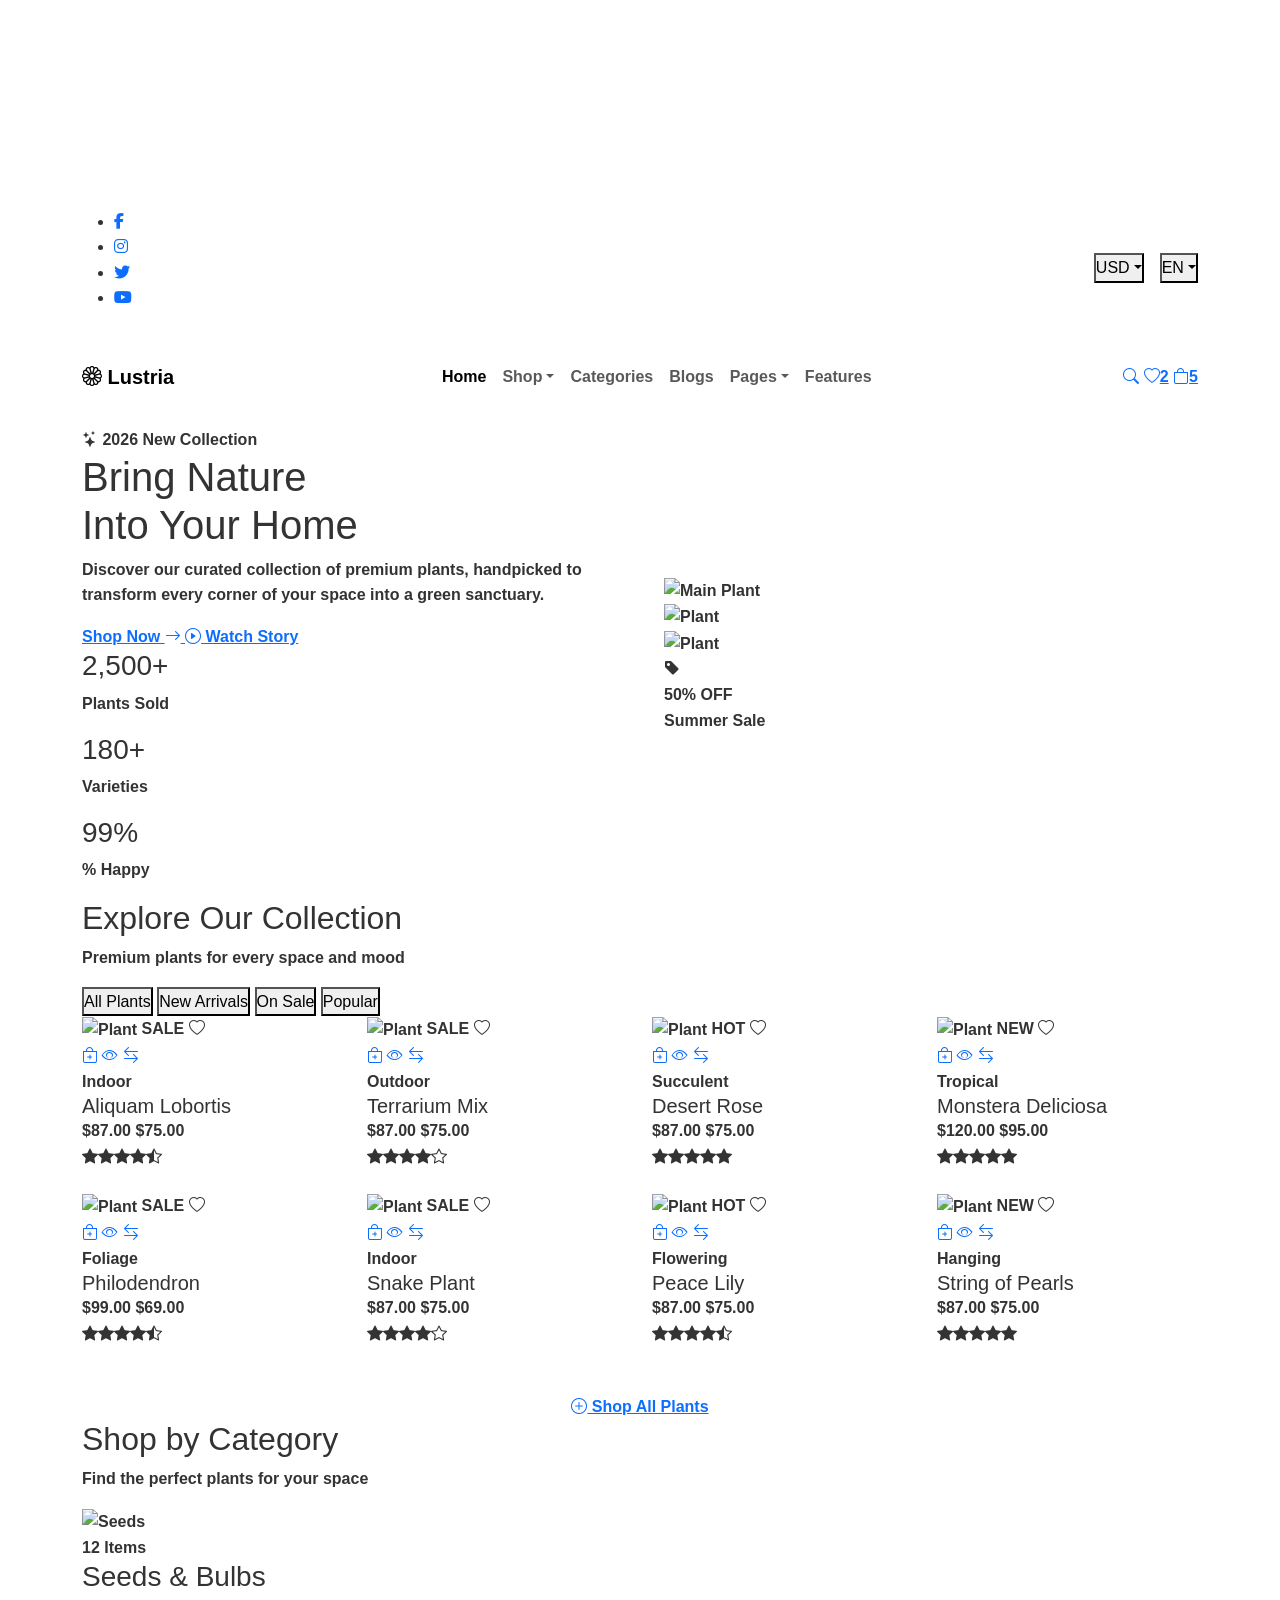
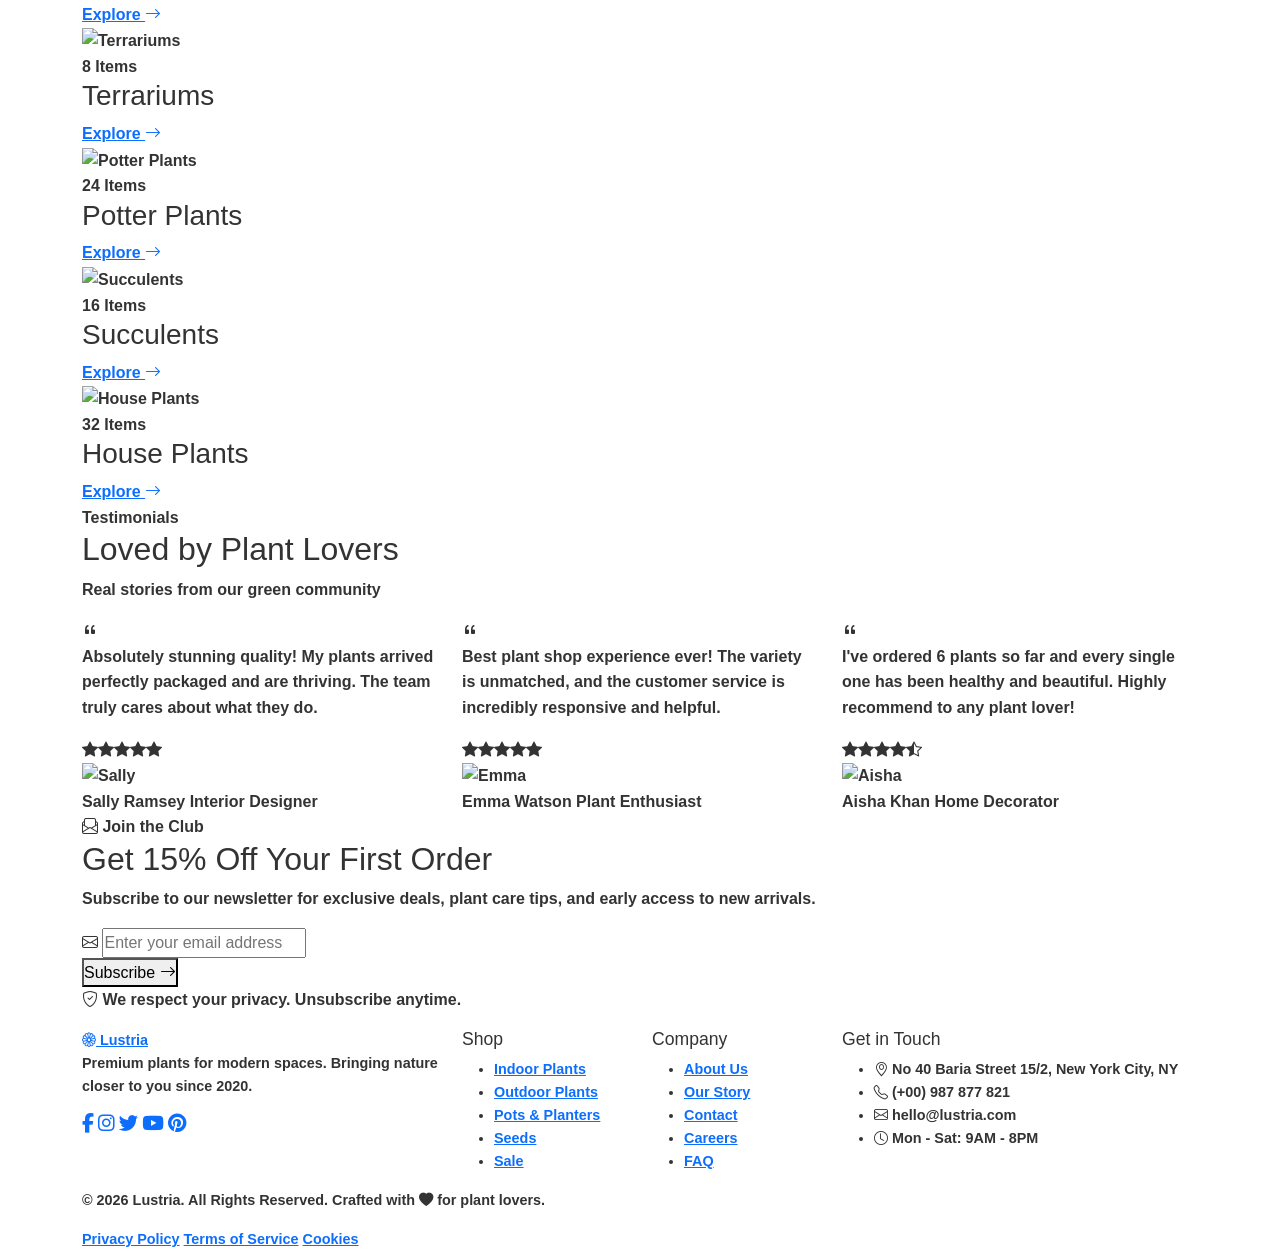
==== commit d66891fa: "Update print statement from 'Hello' to 'Goodbye'" ====
--- a/index.html
+++ b/index.html
@@ -3,432 +3,92 @@
 <head>
   <meta charset="UTF-8">
   <meta name="viewport" content="width=device-width, initial-scale=1.0">
-  <title>Lustria · Plant Shop (Animated UI)</title>
-
-  <!-- Google Fonts for a modern, clean look -->
+  <title>Lustria · Plant Shop 2026</title>
+
+  <!-- Premium Fonts -->
   <link rel="preconnect" href="https://fonts.googleapis.com">
   <link rel="preconnect" href="https://fonts.gstatic.com" crossorigin>
-  <link href="https://fonts.googleapis.com/css2?family=Inter:opsz,wght@14..32,300;14..32,400;14..32,500;14..32,600;14..32,700&display=swap" rel="stylesheet">
-
-  <!-- AOS (Animate On Scroll) -->
+  <link href="https://fonts.googleapis.com/css2?family=Inter:wght@300;400;500;600;700;800;900&family=Crimson+Text:wght@400;600;700&display=swap" rel="stylesheet">
+
+  <!-- AOS -->
   <link href="https://unpkg.com/aos@2.3.1/dist/aos.css" rel="stylesheet">
 
-  <!-- Bootstrap 5 (for grid, utilities, components) + Icons -->
+  <!-- Bootstrap 5 + Icons -->
   <link href="https://cdn.jsdelivr.net/npm/bootstrap@5.3.3/dist/css/bootstrap.min.css" rel="stylesheet">
   <link rel="stylesheet" href="https://cdn.jsdelivr.net/npm/bootstrap-icons@1.11.3/font/bootstrap-icons.min.css">
-  <!-- Font Awesome (for some icons) -->
   <link rel="stylesheet" href="https://cdnjs.cloudflare.com/ajax/libs/font-awesome/6.7.1/css/all.min.css">
 
-  <style>
-    /* ---------- GLOBAL & ANIMATED UI TOKENS ---------- */
-    * {
-      margin: 0;
-      padding: 0;
-      box-sizing: border-box;
-    }
-
-    body {
-      font-family: 'Inter', sans-serif;
-      background: #fafcf8;   /* soft off-white with green touch */
-      color: #2c3e2b;
-      overflow-x: hidden;
-      scroll-behavior: smooth;
-    }
-
-    /* smooth hover transitions everywhere */
-    a, button, .card, .btn, .icon-dropdown a, img {
-      transition: all 0.3s cubic-bezier(0.2, 0.9, 0.3, 1);
-    }
-
-    /* ----- animated gradient keyframes ----- */
-    @keyframes float {
-      0% { transform: translateY(0px); }
-      50% { transform: translateY(-8px); }
-      100% { transform: translateY(0px); }
-    }
-
-    @keyframes fadeUp {
-      0% { opacity: 0; transform: translateY(30px); }
-      100% { opacity: 1; transform: translateY(0); }
-    }
-
-    /* hero images gentle float */
-    .hero-sec img {
-      animation: float 6s ease-in-out infinite;
-      transition: transform 0.4s, box-shadow 0.4s;
-    }
-    .hero-sec img:hover {
-      transform: scale(1.01) translateY(-4px);
-      box-shadow: 0 25px 30px -12px rgba(70, 100, 70, 0.25) !important;
-    }
-
-    /* ----- header & nav refine ----- */
-    .top-header-bg {
-      background: #1b2e1b;  /* deep forest */
-      border-bottom: 1px solid rgba(255, 255, 255, 0.05);
-    }
-    .top-header-bg .nav-link i {
-      color: #d9e3d4;
-      font-size: 1rem;
-      transition: all 0.2s;
-    }
-    .top-header-bg .nav-link i:hover {
-      color: #b1d8a8;
-      transform: translateY(-2px) scale(1.1);
-    }
-    .dropdown-toggle {
-      color: #eef4ea !important;
-      font-weight: 500;
-      letter-spacing: 0.3px;
-      border-radius: 30px;
-      padding: 0.4rem 1.2rem !important;
-      transition: all 0.2s;
-    }
-    .dropdown-toggle:hover {
-      background: rgba(255, 255, 255, 0.1);
-      transform: translateY(-1px);
-    }
-
-    /* main navbar */
-    .navbar {
-      background: #ffffffec !important;
-      backdrop-filter: blur(8px);
-      border-bottom: 1px solid #e1eedb;
-      padding: 0.8rem 0;
-      transition: all 0.3s;
-    }
-    .navbar-brand img {
-      height: 45px;
-      transition: transform 0.2s;
-    }
-    .navbar-brand img:hover {
-      transform: scale(1.02) rotate(-1deg);
-    }
-    .navbar-nav .nav-link {
-      font-weight: 500;
-      color: #2e4d2a !important;
-      margin: 0 2px;
-      border-radius: 30px;
-      padding: 0.6rem 1rem !important;
-      transition: all 0.25s;
-    }
-    .navbar-nav .nav-link:hover {
-      background: #e5f0df;
-      color: #1c3b1c !important;
-      transform: translateY(-2px);
-    }
-    .header-icons .nav-link {
-      font-size: 1.2rem;
-      padding: 0.6rem 0.9rem !important;
-      color: #355e35 !important;
-      border-radius: 50%;
-      transition: all 0.2s;
-    }
-    .header-icons .nav-link:hover {
-      background: #deecda;
-      transform: scale(1.1) translateY(-2px);
-    }
-
-    /* ----- SECTION HEADINGS & BUTTONS ----- */
-    .section-header {
-      display: flex;
-      justify-content: center;
-      gap: 0.8rem;
-      flex-wrap: wrap;
-      margin: 2.5rem 0 1.5rem;
-    }
-    .btn-text {
-      background: #ffffff;
-      border: 1.5px solid #cbdcc4;
-      color: #2e4d2a;
-      font-weight: 600;
-      padding: 0.7rem 2rem;
-      border-radius: 60px;
-      letter-spacing: 0.3px;
-      box-shadow: 0 4px 8px rgba(0, 0, 0, 0.02);
-      transition: all 0.25s;
-    }
-    .btn-text:hover {
-      background: #558b4e;
-      border-color: #558b4e;
-      color: white;
-      transform: translateY(-3px) scale(1.02);
-      box-shadow: 0 12px 18px -8px rgba(72, 112, 72, 0.4);
-    }
-
-    /* ----- PRODUCT CARDS with ultra-animated hover ----- */
-    .product-card {
-      border: 1px solid #e2eedb;
-      border-radius: 22px;
-      overflow: hidden;
-      background: white;
-      box-shadow: 0 10px 20px -12px rgba(0, 0, 0, 0.08);
-      transition: all 0.4s cubic-bezier(0.15, 0.8, 0.3, 1);
-    }
-    .product-card:hover {
-      transform: translateY(-8px) scale(1.01);
-      box-shadow: 0 28px 30px -14px rgba(65, 100, 65, 0.3);
-      border-color: #b8d6ae;
-    }
-    .product-card img {
-      transition: transform 0.5s ease, filter 0.3s;
-      object-fit: cover;
-      height: 230px;
-      width: 100%;
-    }
-    .product-card:hover img {
-      transform: scale(1.05);
-      filter: brightness(1.02) saturate(1.05);
-    }
-
-    /* animated icon dropdown on cards */
-    .icon-dropdown {
-      opacity: 0;
-      transform: translateX(10px);
-      transition: all 0.35s cubic-bezier(0.2, 0.9, 0.3, 1);
-      background: #ffffffdd;
-      backdrop-filter: blur(6px);
-      border-radius: 40px;
-      padding: 8px 6px;
-      box-shadow: 0 10px 18px -8px rgba(0, 0, 0, 0.2);
-    }
-    .product-card:hover .icon-dropdown {
-      opacity: 1;
-      transform: translateX(0);
-    }
-    .icon-dropdown a {
-      color: #2e4d2a;
-      font-size: 1.1rem;
-      width: 36px;
-      height: 36px;
-      display: flex;
-      align-items: center;
-      justify-content: center;
-      border-radius: 50%;
-      transition: all 0.2s;
-    }
-    .icon-dropdown a:hover {
-      background: #558b4e;
-      color: white;
-      transform: scale(1.1) rotate(5deg);
-    }
-
-    /* ----- TESTIMONIAL CARDS ----- */
-    .tour-item {
-      background: #ffffff;
-      border-radius: 28px;
-      padding: 2rem 1.5rem;
-      box-shadow: 0 18px 25px -16px rgba(60, 90, 60, 0.2);
-      transition: all 0.4s;
-      border: 1px solid #e0efdb;
-      height: 100%;
-    }
-    .tour-item:hover {
-      transform: translateY(-8px) scale(1.01);
-      box-shadow: 0 28px 35px -18px #558b4e55;
-      border-color: #a6c79e;
-    }
-    .tm-people {
-      width: 70px;
-      height: 70px;
-      object-fit: cover;
-      border-radius: 50%;
-      border: 4px solid #e2f0dd;
-      transition: all 0.3s;
-    }
-    .tour-item:hover .tm-people {
-      border-color: #7fa15a;
-      transform: scale(1.05) rotate(2deg);
-    }
-
-    /* ----- FOOTER with subtle animation ----- */
-    .footer {
-      background: #182618;
-      color: #dfecda;
-      border-top: 4px solid #7fa15a;
-    }
-    .footer-input {
-      background: #2a3d2a;
-      border: 1px solid #3f5a3f;
-      border-radius: 60px;
-      padding: 0.9rem 1.8rem;
-      color: white;
-      width: 100%;
-      outline: none;
-      transition: all 0.3s;
-    }
-    .footer-input:focus {
-      background: #324e32;
-      border-color: #b1d8a8;
-      box-shadow: 0 0 0 5px #7fa15a33;
-    }
-    .subcription-btn {
-      background: #7fa15a;
-      border: none;
-      border-radius: 60px;
-      color: #0f1f0f;
-      font-weight: 700;
-      padding: 0.9rem 2.2rem;
-      transition: all 0.3s;
-    }
-    .subcription-btn:hover {
-      background: #9ec27c;
-      transform: translateY(-4px) scale(1.02);
-      box-shadow: 0 18px 20px -12px #7fa15a;
-    }
-
-    /* small tweaks for gallery buttons */
-    .container-btn .btn, .container-btn .btn-small {
-      background: #ffffffee;
-      backdrop-filter: blur(6px);
-      border: 1px solid #c2dbbc;
-      border-radius: 60px;
-      color: #1c3b1c;
-      font-weight: 600;
-      padding: 0.55rem 1.8rem;
-      transition: all 0.3s;
-      box-shadow: 0 6px 14px -6px rgba(0,0,0,0.1);
-      margin-top: -1.7rem;
-      position: relative;
-      z-index: 5;
-    }
-    .container-btn .btn:hover, .container-btn .btn-small:hover {
-      background: #7fa15a;
-      color: white;
-      border-color: #7fa15a;
-      transform: translateY(-4px);
-      box-shadow: 0 16px 22px -10px #558b4e;
-    }
-    .btn-outline-dark {
-      border-radius: 60px;
-      padding: 0.9rem 2.5rem;
-      font-weight: 600;
-      border: 2px solid #2e4d2a;
-      color: #2e4d2a;
-      background: transparent;
-      transition: all 0.3s;
-    }
-    .btn-outline-dark:hover {
-      background: #2e4d2a;
-      color: white;
-      transform: scale(1.03) translateY(-4px);
-      box-shadow: 0 20px 25px -12px #2e4d2a;
-    }
-
-    /* testimonial section background */
-    .home-testimonial-bottom {
-      background: #f4fbf1;
-      padding: 5rem 0;
-    }
-
-    /* price style */
-    .fw-bold {
-      color: #2d5e2d;
-    }
-
-    /* all sections have subtle reveal via AOS already */
-    .section-padding {
-      padding: 3rem 0;
-    }
-
-    /* responsive adjustments */
-    @media (max-width: 768px) {
-      .navbar-nav .nav-link {
-        padding: 0.5rem 0.8rem !important;
-      }
-      .hero-sec .row.mt-5 {
-        margin-top: 1rem !important;
-      }
-      .btn-text {
-        padding: 0.5rem 1.2rem;
-        font-size: 0.9rem;
-      }
-      .container-btn .btn, .container-btn .btn-small {
-        margin-top: -1.2rem;
-        padding: 0.4rem 1.2rem;
-        font-size: 0.8rem;
-      }
-    }
-
-    /* extra floating icons */
-    .fa, .bi, .fab {
-      transition: all 0.2s;
-    }
-    i:hover {
-      transform: translateY(-2px);
-    }
-  </style>
+  <link rel="stylesheet" href="style.css">
 </head>
 
 <body>
 
+  <!-- ========== ANIMATED CURSOR GLOW ========== -->
+  <div class="cursor-glow" id="cursorGlow"></div>
+
+  <!-- ========== FLOATING PARTICLES BACKGROUND ========== -->
+  <div class="particles" id="particles"></div>
+
   <!-- ========== HEADER ========== -->
-  <header class="bg-light">
+  <header class="site-header">
     <!-- top bar -->
-    <nav class="py-2 top-header-bg border-bottom">
+    <nav class="top-bar">
       <div class="container d-flex flex-wrap align-items-center">
-        <ul class="nav me-auto">
-          <li class="nav-item"><a href="#" class="nav-link link-dark px-2"><i class="fab fa-facebook-f"></i></a></li>
-          <li class="nav-item"><a href="#" class="nav-link link-dark px-2"><i class="fab fa-instagram"></i></a></li>
-          <li class="nav-item"><a href="#" class="nav-link link-dark px-2"><i class="fab fa-twitter"></i></a></li>
-          <li class="nav-item"><a href="#" class="nav-link link-dark px-2"><i class="fab fa-youtube"></i></a></li>
+        <ul class="social-nav me-auto">
+          <li><a href="#" aria-label="Facebook"><i class="fab fa-facebook-f"></i></a></li>
+          <li><a href="#" aria-label="Instagram"><i class="fab fa-instagram"></i></a></li>
+          <li><a href="#" aria-label="Twitter"><i class="fab fa-twitter"></i></a></li>
+          <li><a href="#" aria-label="YouTube"><i class="fab fa-youtube"></i></a></li>
         </ul>
 
-        <!-- USD dropdown -->
         <div class="dropdown">
-          <button class="text-white fw-bold mt-2 btn btn-transparent dropdown-toggle" type="button" id="currencyDropdown" data-bs-toggle="dropdown" aria-expanded="false">
-            USD
-          </button>
-          <ul class="dropdown-menu" aria-labelledby="currencyDropdown">
-            <li><a class="dropdown-item" href="#">USD - US Dollar</a></li>
-            <li><a class="dropdown-item" href="#">EUR - Euro</a></li>
-            <li><a class="dropdown-item" href="#">GBP - Pound</a></li>
-            <li><a class="dropdown-item" href="#">JPY - Yen</a></li>
+          <button class="top-btn dropdown-toggle" data-bs-toggle="dropdown" aria-expanded="false">USD</button>
+          <ul class="dropdown-menu glass-dropdown">
+            <li><a class="dropdown-item" href="#">🇺🇸 USD - US Dollar</a></li>
+            <li><a class="dropdown-item" href="#">🇪🇺 EUR - Euro</a></li>
+            <li><a class="dropdown-item" href="#">🇬🇧 GBP - Pound</a></li>
+            <li><a class="dropdown-item" href="#">🇯🇵 JPY - Yen</a></li>
           </ul>
         </div>
 
-        <!-- language dropdown -->
-        <div class="dropdown mx-2">
-          <button class="text-white mt-2 fw-bold btn btn-transparent dropdown-toggle" type="button" id="langDropdown" data-bs-toggle="dropdown" aria-expanded="false">
-            EN
-          </button>
-          <ul class="dropdown-menu" aria-labelledby="langDropdown">
-            <li><a class="dropdown-item" href="#">French</a></li>
-            <li><a class="dropdown-item" href="#">Spanish</a></li>
-            <li><a class="dropdown-item" href="#">Chinese</a></li>
-            <li><a class="dropdown-item" href="#">Japanese</a></li>
+        <div class="dropdown ms-3">
+          <button class="top-btn dropdown-toggle" data-bs-toggle="dropdown" aria-expanded="false">EN</button>
+          <ul class="dropdown-menu glass-dropdown">
+            <li><a class="dropdown-item" href="#">🇫🇷 French</a></li>
+            <li><a class="dropdown-item" href="#">🇪🇸 Spanish</a></li>
+            <li><a class="dropdown-item" href="#">🇨🇳 Chinese</a></li>
+            <li><a class="dropdown-item" href="#">🇯🇵 Japanese</a></li>
           </ul>
         </div>
       </div>
     </nav>
 
     <!-- main navbar -->
-    <nav class="navbar navbar-expand-lg navbar-light">
+    <nav class="navbar navbar-expand-lg main-nav" id="mainNav">
       <div class="container">
-        <a href="#" class="navbar-brand">
-          <!-- place holder for logo - using text fallback with image icon -->
-          <img src="https://placehold.co/200x60/2e4d2a/ffffff?text=Lustria" alt="Lustria" style="height: 45px;">
+        <a href="#" class="navbar-brand logo-brand">
+          <span class="logo-icon"><i class="bi bi-flower1"></i></span>
+          <span class="logo-text">Lustria</span>
         </a>
-        <button class="navbar-toggler" type="button" data-bs-toggle="collapse" data-bs-target="#navbarNav" aria-controls="navbarNav" aria-expanded="false" aria-label="Toggle navigation">
-          <span class="navbar-toggler-icon"></span>
+        <button class="navbar-toggler custom-toggler" type="button" data-bs-toggle="collapse" data-bs-target="#navbarNav">
+          <span></span><span></span><span></span>
         </button>
         <div class="collapse navbar-collapse" id="navbarNav">
-          <ul class="navbar-nav me-auto mb-2 mb-lg-0">
-            <li class="nav-item"><a class="nav-link" href="#">Home</a></li>
+          <ul class="navbar-nav mx-auto">
+            <li class="nav-item"><a class="nav-link active" href="#">Home</a></li>
             <li class="nav-item dropdown">
-              <a class="nav-link dropdown-toggle" href="#" id="shopDropdown" role="button" data-bs-toggle="dropdown" aria-expanded="false">Shop</a>
-              <ul class="dropdown-menu" aria-labelledby="shopDropdown">
+              <a class="nav-link dropdown-toggle" href="#" data-bs-toggle="dropdown">Shop</a>
+              <ul class="dropdown-menu glass-dropdown">
                 <li><a class="dropdown-item" href="#">Indoor Plants</a></li>
                 <li><a class="dropdown-item" href="#">Outdoor Plants</a></li>
-                <li><hr class="dropdown-divider"></li>
                 <li><a class="dropdown-item" href="#">Pots & Planters</a></li>
               </ul>
             </li>
-            <li class="nav-item"><a class="nav-link" href="#">All Categories</a></li>
+            <li class="nav-item"><a class="nav-link" href="#">Categories</a></li>
             <li class="nav-item"><a class="nav-link" href="#">Blogs</a></li>
             <li class="nav-item dropdown">
-              <a class="nav-link dropdown-toggle" href="#" id="pagesDropdown" role="button" data-bs-toggle="dropdown" aria-expanded="false">Pages</a>
-              <ul class="dropdown-menu" aria-labelledby="pagesDropdown">
+              <a class="nav-link dropdown-toggle" href="#" data-bs-toggle="dropdown">Pages</a>
+              <ul class="dropdown-menu glass-dropdown">
                 <li><a class="dropdown-item" href="#">About</a></li>
                 <li><a class="dropdown-item" href="#">Contact</a></li>
                 <li><a class="dropdown-item" href="#">Team</a></li>
@@ -437,10 +97,10 @@
             </li>
             <li class="nav-item"><a class="nav-link" href="#">Features</a></li>
           </ul>
-          <div class="header-icons d-flex">
-            <a href="#" class="icon nav-link fa fa-search text-dark"></a>
-            <a href="#" class="icon nav-link fa fa-heart text-dark"></a>
-            <a href="#" class="icon nav-link fa fa-shopping-cart text-dark"></a>
+          <div class="header-icons">
+            <a href="#" class="icon-btn"><i class="bi bi-search"></i></a>
+            <a href="#" class="icon-btn"><i class="bi bi-heart"></i><span class="badge-dot">2</span></a>
+            <a href="#" class="icon-btn"><i class="bi bi-bag"></i><span class="badge-dot">5</span></a>
           </div>
         </div>
       </div>
@@ -448,423 +108,503 @@
   </header>
 
   <!-- ========== HERO SECTION ========== -->
-  <section id="hero" class="hero-sec section-padding">
-    <div class="container-fluid px-4">
-      <div class="row gx-5">
-        <div class="row mt-5">
-          <div class="col-lg-6 col-md-12 mb-4 mb-lg-0" data-aos="zoom-in" data-aos-delay="100">
-            <img src="https://images.unsplash.com/photo-1466692476868-aef1dfb1e735?q=80&w=2070&auto=format&fit=crop" class="w-100 shadow-1-strong rounded mb-4 mx-3" style="border-radius: 30px !important; height: auto; object-fit: cover;" alt="Green plants">
-          </div>
-          <div class="col-lg-6 mb-4 mb-lg-0" data-aos="fade-left" data-aos-delay="200">
-            <img src="https://images.unsplash.com/photo-1509423350716-97f9360b4e09?q=80&w=2070&auto=format&fit=crop" class="w-100 shadow-1-strong rounded mb-4" style="border-radius: 30px !important; height: 335px; object-fit: cover;" alt="Boat on Calm Water">
-            <img src="https://images.unsplash.com/photo-1485955900006-10f4d324d411?q=80&w=2070&auto=format&fit=crop" class="w-100 shadow-1-strong rounded mb-4" style="border-radius: 30px !important; height: 335px; object-fit: cover;" alt="Waves at Sea">
-          </div>
-        </div>
-      </div>
+  <section class="hero-section">
+    <div class="hero-bg-gradient"></div>
+    <div class="container hero-container">
+      <div class="row align-items-center g-5">
+        <div class="col-lg-6" data-aos="fade-right" data-aos-delay="100">
+          <div class="hero-content">
+            <span class="hero-badge"><i class="bi bi-stars"></i> 2026 New Collection</span>
+            <h1 class="hero-title">
+              Bring Nature <br>
+              <span class="gradient-text">Into Your Home</span>
+            </h1>
+            <p class="hero-desc">
+              Discover our curated collection of premium plants, handpicked to transform every corner of your space into a green sanctuary.
+            </p>
+            <div class="hero-actions">
+              <a href="#" class="btn-primary-glow">
+                Shop Now <i class="bi bi-arrow-right"></i>
+              </a>
+              <a href="#" class="btn-ghost">
+                <i class="bi bi-play-circle"></i> Watch Story
+              </a>
+            </div>
+            <div class="hero-stats">
+              <div class="stat-item">
+                <h3 class="counter" data-target="2500">0</h3>
+                <p>Plants Sold</p>
+              </div>
+              <div class="stat-divider"></div>
+              <div class="stat-item">
+                <h3 class="counter" data-target="180">0</h3>
+                <p>Varieties</p>
+              </div>
+              <div class="stat-divider"></div>
+              <div class="stat-item">
+                <h3 class="counter" data-target="99">0</h3>
+                <p>% Happy</p>
+              </div>
+            </div>
+          </div>
+        </div>
+        <div class="col-lg-6" data-aos="fade-left" data-aos-delay="200">
+          <div class="hero-visual">
+            <div class="hero-image-main float-anim">
+              <img src="https://images.unsplash.com/photo-1485955900006-10f4d324d411?q=80&w=2070&auto=format&fit=crop" alt="Main Plant">
+            </div>
+            <div class="hero-image-float hero-float-1 float-anim-slow">
+              <img src="https://images.unsplash.com/photo-1509423350716-97f9360b4e09?q=80&w=2070&auto=format&fit=crop" alt="Plant">
+            </div>
+            <div class="hero-image-float hero-float-2 float-anim-fast">
+              <img src="https://images.unsplash.com/photo-1466692476868-aef1dfb1e735?q=80&w=2070&auto=format&fit=crop" alt="Plant">
+            </div>
+            <div class="hero-discount-card">
+              <div class="discount-icon"><i class="bi bi-tag-fill"></i></div>
+              <div>
+                <strong>50% OFF</strong>
+                <p>Summer Sale</p>
+              </div>
+            </div>
+          </div>
+        </div>
+      </div>
+    </div>
+    <div class="scroll-indicator">
+      <div class="scroll-dot"></div>
     </div>
   </section>
 
   <!-- ========== PRODUCTS FILTER ========== -->
-  <section class="products">
-    <div class="section-header" data-aos="fade-up">
-      <button class="border-0 btn-text">All Plants |</button>
-      <button class="border-0 btn-text">New Arrivals</button>
-      <button class="border-0 btn-text">| Sale</button>
+  <section class="filter-section">
+    <div class="container">
+      <div class="section-header" data-aos="fade-up">
+        <h2 class="section-title">Explore Our <span class="gradient-text">Collection</span></h2>
+        <p class="section-subtitle">Premium plants for every space and mood</p>
+      </div>
+      <div class="filter-tabs" data-aos="fade-up" data-aos-delay="100">
+        <button class="filter-btn active" data-filter="all">All Plants</button>
+        <button class="filter-btn" data-filter="new">New Arrivals</button>
+        <button class="filter-btn" data-filter="sale">On Sale</button>
+        <button class="filter-btn" data-filter="popular">Popular</button>
+      </div>
     </div>
   </section>
 
-  <!-- ========== PRODUCTS GRID 1 ========== -->
-  <div class="container py-4">
-    <div class="row text-center" data-aos="fade-up">
-      <!-- product 1 -->
-      <div class="col-md-3 col-sm-6 mb-4">
-        <div class="card product-card position-relative">
-          <div class="position-relative">
-            <img src="https://images.unsplash.com/photo-1485955900006-10f4d324d411?q=80&w=2070&auto=format&fit=crop" class="card-img-top" alt="Plant">
-            <span class="badge bg-danger position-absolute top-0 start-0 m-2">SALE</span>
-            <div class="icon-dropdown position-absolute top-50 end-0 translate-middle-y">
-              <a href="#" class="d-block mb-2"><i class="bi bi-cart"></i></a>
-              <a href="#" class="d-block mb-2"><i class="bi bi-heart"></i></a>
-              <a href="#" class="d-block mb-2"><i class="bi bi-search"></i></a>
-              <a href="#" class="d-block"><i class="bi bi-tools"></i></a>
-            </div>
-          </div>
-          <div class="card-body">
-            <h6 class="card-title text-muted mb-2">Aliquam lobortis</h6>
-            <p class="mb-0 text-decoration-line-through text-muted">$87.00</p>
-            <p class="fw-bold">$75.00</p>
-          </div>
-        </div>
-      </div>
-      <!-- product 2 -->
-      <div class="col-md-3 col-sm-6 mb-4">
-        <div class="card product-card position-relative">
-          <div class="position-relative">
-            <img src="https://images.unsplash.com/photo-1509423350716-97f9360b4e09?q=80&w=2070&auto=format&fit=crop" class="card-img-top" alt="Plant">
-            <span class="badge bg-danger position-absolute top-0 start-0 m-2">SALE</span>
-            <div class="icon-dropdown position-absolute top-50 end-0 translate-middle-y">
-              <a href="#" class="d-block mb-2"><i class="bi bi-cart"></i></a>
-              <a href="#" class="d-block mb-2"><i class="bi bi-heart"></i></a>
-              <a href="#" class="d-block mb-2"><i class="bi bi-search"></i></a>
-              <a href="#" class="d-block"><i class="bi bi-tools"></i></a>
-            </div>
-          </div>
-          <div class="card-body">
-            <h6 class="card-title text-muted mb-2">Aliquam lobortis</h6>
-            <p class="mb-0 text-decoration-line-through text-muted">$87.00</p>
-            <p class="fw-bold">$75.00</p>
-          </div>
-        </div>
-      </div>
-      <!-- product 3 -->
-      <div class="col-md-3 col-sm-6 mb-4">
-        <div class="card product-card position-relative">
-          <div class="position-relative">
-            <img src="https://images.unsplash.com/photo-1466692476868-aef1dfb1e735?q=80&w=2070&auto=format&fit=crop" class="card-img-top" alt="Plant">
-            <span class="badge bg-danger position-absolute top-0 start-0 m-2">SALE</span>
-            <div class="icon-dropdown position-absolute top-50 end-0 translate-middle-y">
-              <a href="#" class="d-block mb-2"><i class="bi bi-cart"></i></a>
-              <a href="#" class="d-block mb-2"><i class="bi bi-heart"></i></a>
-              <a href="#" class="d-block mb-2"><i class="bi bi-search"></i></a>
-              <a href="#" class="d-block"><i class="bi bi-tools"></i></a>
-            </div>
-          </div>
-          <div class="card-body">
-            <h6 class="card-title text-muted mb-2">Aliquam lobortis</h6>
-            <p class="mb-0 text-decoration-line-through text-muted">$87.00</p>
-            <p class="fw-bold">$75.00</p>
-          </div>
-        </div>
-      </div>
-      <!-- product 4 -->
-      <div class="col-md-3 col-sm-6 mb-4">
-        <div class="card product-card position-relative">
-          <div class="position-relative">
-            <img src="https://images.unsplash.com/photo-1501004318641-b39e6451bec6?q=80&w=2070&auto=format&fit=crop" class="card-img-top" alt="Plant">
-            <span class="badge bg-danger position-absolute top-0 start-0 m-2">SALE</span>
-            <div class="icon-dropdown position-absolute top-50 end-0 translate-middle-y">
-              <a href="#" class="d-block mb-2"><i class="bi bi-cart"></i></a>
-              <a href="#" class="d-block mb-2"><i class="bi bi-heart"></i></a>
-              <a href="#" class="d-block mb-2"><i class="bi bi-search"></i></a>
-              <a href="#" class="d-block"><i class="bi bi-tools"></i></a>
-            </div>
-          </div>
-          <div class="card-body">
-            <h6 class="card-title text-muted mb-2">Aliquam lobortis</h6>
-            <p class="mb-0 text-decoration-line-through text-muted">$87.00</p>
-            <p class="fw-bold">$75.00</p>
-          </div>
-        </div>
-      </div>
-    </div>
-    <!-- second row -->
-    <div class="row text-center" data-aos="fade-up" data-aos-delay="100">
-      <div class="col-md-3 col-sm-6 mb-4">
-        <div class="card product-card position-relative">
-          <div class="position-relative">
-            <img src="https://images.unsplash.com/photo-1509223197845-458d87318791?q=80&w=2070&auto=format&fit=crop" class="card-img-top" alt="Plant">
-            <span class="badge bg-danger position-absolute top-0 start-0 m-2">SALE</span>
-            <div class="icon-dropdown position-absolute top-50 end-0 translate-middle-y">
-              <a href="#" class="d-block mb-2"><i class="bi bi-cart"></i></a>
-              <a href="#" class="d-block mb-2"><i class="bi bi-heart"></i></a>
-              <a href="#" class="d-block mb-2"><i class="bi bi-search"></i></a>
-              <a href="#" class="d-block"><i class="bi bi-tools"></i></a>
-            </div>
-          </div>
-          <div class="card-body">
-            <h6 class="card-title text-muted mb-2">Aliquam lobortis</h6>
-            <p class="mb-0 text-decoration-line-through text-muted">$87.00</p>
-            <p class="fw-bold">$75.00</p>
-          </div>
-        </div>
-      </div>
-      <div class="col-md-3 col-sm-6 mb-4">
-        <div class="card product-card position-relative">
-          <div class="position-relative">
-            <img src="https://images.unsplash.com/photo-1509423350716-97f9360b4e09?q=80&w=2070&auto=format&fit=crop" class="card-img-top" alt="Plant">
-            <span class="badge bg-danger position-absolute top-0 start-0 m-2">SALE</span>
-            <div class="icon-dropdown position-absolute top-50 end-0 translate-middle-y">
-              <a href="#" class="d-block mb-2"><i class="bi bi-cart"></i></a>
-              <a href="#" class="d-block mb-2"><i class="bi bi-heart"></i></a>
-              <a href="#" class="d-block mb-2"><i class="bi bi-search"></i></a>
-              <a href="#" class="d-block"><i class="bi bi-tools"></i></a>
-            </div>
-          </div>
-          <div class="card-body">
-            <h6 class="card-title text-muted mb-2">Aliquam lobortis</h6>
-            <p class="mb-0 text-decoration-line-through text-muted">$87.00</p>
-            <p class="fw-bold">$75.00</p>
-          </div>
-        </div>
-      </div>
-      <div class="col-md-3 col-sm-6 mb-4">
-        <div class="card product-card position-relative">
-          <div class="position-relative">
-            <img src="https://images.unsplash.com/photo-1485955900006-10f4d324d411?q=80&w=2070&auto=format&fit=crop" class="card-img-top" alt="Plant">
-            <span class="badge bg-danger position-absolute top-0 start-0 m-2">SALE</span>
-            <div class="icon-dropdown position-absolute top-50 end-0 translate-middle-y">
-              <a href="#" class="d-block mb-2"><i class="bi bi-cart"></i></a>
-              <a href="#" class="d-block mb-2"><i class="bi bi-heart"></i></a>
-              <a href="#" class="d-block mb-2"><i class="bi bi-search"></i></a>
-              <a href="#" class="d-block"><i class="bi bi-tools"></i></a>
-            </div>
-          </div>
-          <div class="card-body">
-            <h6 class="card-title text-muted mb-2">Aliquam lobortis</h6>
-            <p class="mb-0 text-decoration-line-through text-muted">$87.00</p>
-            <p class="fw-bold">$75.00</p>
-          </div>
-        </div>
-      </div>
-      <div class="col-md-3 col-sm-6 mb-4">
-        <div class="card product-card position-relative">
-          <div class="position-relative">
-            <img src="https://images.unsplash.com/photo-1466692476868-aef1dfb1e735?q=80&w=2070&auto=format&fit=crop" class="card-img-top" alt="Plant">
-            <span class="badge bg-danger position-absolute top-0 start-0 m-2">SALE</span>
-            <div class="icon-dropdown position-absolute top-50 end-0 translate-middle-y">
-              <a href="#" class="d-block mb-2"><i class="bi bi-cart"></i></a>
-              <a href="#" class="d-block mb-2"><i class="bi bi-heart"></i></a>
-              <a href="#" class="d-block mb-2"><i class="bi bi-search"></i></a>
-              <a href="#" class="d-block"><i class="bi bi-tools"></i></a>
-            </div>
-          </div>
-          <div class="card-body">
-            <h6 class="card-title text-muted mb-2">Aliquam lobortis</h6>
-            <p class="mb-0 text-decoration-line-through text-muted">$87.00</p>
-            <p class="fw-bold">$75.00</p>
-          </div>
-        </div>
-      </div>
-    </div>
-  </div>
-
-  <!-- ========== NEW SUMMER COLLECTION GALLERY ========== -->
-  <div class="container">
-    <div class="row">
-      <div class="col-md-6 mb-4" data-aos="fade-up">
-        <img src="https://images.unsplash.com/photo-1466692476868-aef1dfb1e735?q=80&w=2070&auto=format&fit=crop" class="card-img-top rounded-4" style="height: auto; object-fit: cover;" alt="Collection">
-        <div class="container-btn">
-          <button class="btn">Seeds <sup>( 1 )</sup></button>
-        </div>
-        <div class="row mt-4">
-          <div class="col-lg-6 col-md-12 mb-4 mb-lg-0" data-aos="fade-up">
-            <img src="https://images.unsplash.com/photo-1509423350716-97f9360b4e09?q=80&w=2070&auto=format&fit=crop" class="w-100 shadow-1-strong rounded mb-4" style="height: 300px; object-fit: cover; border-radius: 24px !important;" alt="Terrariums">
-            <div class="container-btn">
-              <button class="btn-small p-2">Terrariums <sup>( 1 )</sup></button>
-            </div>
-          </div>
-          <div class="col-lg-6 mb-4 mb-lg-0" data-aos="fade-up" data-aos-delay="100">
-            <img src="https://images.unsplash.com/photo-1485955900006-10f4d324d411?q=80&w=2070&auto=format&fit=crop" class="w-100 shadow-1-strong rounded mb-4" style="height: 300px; object-fit: cover; border-radius: 24px !important;" alt="House Plants">
-            <div class="container-btn">
-              <button class="btn-small p-2">House Plants <sup>( 9 )</sup></button>
-            </div>
-          </div>
-        </div>
-      </div>
-
-      <div class="col-md-6 mb-4" data-aos="fade-up" data-aos-delay="150">
-        <div class="mb-4">
-          <img src="https://images.unsplash.com/photo-1501004318641-b39e6451bec6?q=80&w=2070&auto=format&fit=crop" class="card-img-top rounded-4" style="height: 300px; width: 100%; object-fit: cover;" alt="Potter Plants">
-          <div class="container-btn">
-            <button class="btn">Potter Plants <sup>( 6 )</sup></button>
-          </div>
-        </div>
-        <div>
-          <img src="https://images.unsplash.com/photo-1509223197845-458d87318791?q=80&w=2070&auto=format&fit=crop" class="card-img-top rounded-4" style="height: 300px; width: 100%; object-fit: cover;" alt="Succulents">
-          <div class="container-btn">
-            <button class="btn">Succulents <sup>( 1 )</sup></button>
-          </div>
-        </div>
-      </div>
-    </div>
-  </div>
-
-  <!-- ========== DREAM PLANTS / NEW SUMMER ========== -->
-  <section class="dream-plants mb-5">
-    <div class="container py-5">
-      <h4 style="color: #7fa15a;" data-aos="fade-up">Find your dream plants</h4>
-      <h2 class="fw-bold mb-5" data-aos="fade-up" data-aos-delay="100">New Summer Collection</h2>
-      <div class="row text-center" data-aos="fade-up" data-aos-delay="150">
-        <!-- product cards same style, repeated for consistency -->
-        <div class="col-md-3 col-sm-6 mb-4">
-          <div class="card product-card position-relative">
-            <div class="position-relative">
-              <img src="https://images.unsplash.com/photo-1509223197845-458d87318791?q=80&w=2070&auto=format&fit=crop" class="card-img-top" alt="Plant">
-              <span class="badge bg-danger position-absolute top-0 start-0 m-2">SALE</span>
-              <div class="icon-dropdown position-absolute top-50 end-0 translate-middle-y">
-                <a href="#" class="d-block mb-2"><i class="bi bi-cart"></i></a>
-                <a href="#" class="d-block mb-2"><i class="bi bi-heart"></i></a>
-                <a href="#" class="d-block mb-2"><i class="bi bi-search"></i></a>
-                <a href="#" class="d-block"><i class="bi bi-tools"></i></a>
-              </div>
-            </div>
-            <div class="card-body">
-              <h6 class="card-title text-muted mb-2">Aliquam lobortis</h6>
-              <p class="mb-0 text-decoration-line-through text-muted">$87.00</p>
-              <p class="fw-bold">$75.00</p>
-            </div>
-          </div>
-        </div>
-        <div class="col-md-3 col-sm-6 mb-4">
-          <div class="card product-card position-relative">
-            <div class="position-relative">
-              <img src="https://images.unsplash.com/photo-1501004318641-b39e6451bec6?q=80&w=2070&auto=format&fit=crop" class="card-img-top" alt="Plant">
-              <span class="badge bg-danger position-absolute top-0 start-0 m-2">SALE</span>
-              <div class="icon-dropdown position-absolute top-50 end-0 translate-middle-y">
-                <a href="#" class="d-block mb-2"><i class="bi bi-cart"></i></a>
-                <a href="#" class="d-block mb-2"><i class="bi bi-heart"></i></a>
-                <a href="#" class="d-block mb-2"><i class="bi bi-search"></i></a>
-                <a href="#" class="d-block"><i class="bi bi-tools"></i></a>
-              </div>
-            </div>
-            <div class="card-body">
-              <h6 class="card-title text-muted mb-2">Aliquam lobortis</h6>
-              <p class="mb-0 text-decoration-line-through text-muted">$87.00</p>
-              <p class="fw-bold">$75.00</p>
-            </div>
-          </div>
-        </div>
-        <div class="col-md-3 col-sm-6 mb-4">
-          <div class="card product-card position-relative">
-            <div class="position-relative">
-              <img src="https://images.unsplash.com/photo-1485955900006-10f4d324d411?q=80&w=2070&auto=format&fit=crop" class="card-img-top" alt="Plant">
-              <span class="badge bg-danger position-absolute top-0 start-0 m-2">SALE</span>
-              <div class="icon-dropdown position-absolute top-50 end-0 translate-middle-y">
-                <a href="#" class="d-block mb-2"><i class="bi bi-cart"></i></a>
-                <a href="#" class="d-block mb-2"><i class="bi bi-heart"></i></a>
-                <a href="#" class="d-block mb-2"><i class="bi bi-search"></i></a>
-                <a href="#" class="d-block"><i class="bi bi-tools"></i></a>
-              </div>
-            </div>
-            <div class="card-body">
-              <h6 class="card-title text-muted mb-2">Aliquam lobortis</h6>
-              <p class="mb-0 text-decoration-line-through text-muted">$87.00</p>
-              <p class="fw-bold">$75.00</p>
-            </div>
-          </div>
-        </div>
-        <div class="col-md-3 col-sm-6 mb-4">
-          <div class="card product-card position-relative">
-            <div class="position-relative">
-              <img src="https://images.unsplash.com/photo-1466692476868-aef1dfb1e735?q=80&w=2070&auto=format&fit=crop" class="card-img-top" alt="Plant">
-              <span class="badge bg-danger position-absolute top-0 start-0 m-2">SALE</span>
-              <div class="icon-dropdown position-absolute top-50 end-0 translate-middle-y">
-                <a href="#" class="d-block mb-2"><i class="bi bi-cart"></i></a>
-                <a href="#" class="d-block mb-2"><i class="bi bi-heart"></i></a>
-                <a href="#" class="d-block mb-2"><i class="bi bi-search"></i></a>
-                <a href="#" class="d-block"><i class="bi bi-tools"></i></a>
-              </div>
-            </div>
-            <div class="card-body">
-              <h6 class="card-title text-muted mb-2">Aliquam lobortis</h6>
-              <p class="mb-0 text-decoration-line-through text-muted">$87.00</p>
-              <p class="fw-bold">$75.00</p>
-            </div>
-          </div>
-        </div>
-      </div>
-      <div class="text-center mt-3" data-aos="fade-up">
-        <div class="btn btn-outline-dark p-3 border border-1 btn-lg">
-          <i class="fa fa-plus me-2"></i> Shop all plants
-        </div>
+  <!-- ========== PRODUCTS GRID ========== -->
+  <section class="products-section">
+    <div class="container">
+      <div class="row g-4" data-aos="fade-up">
+        <!-- product 1 -->
+        <div class="col-lg-3 col-md-6">
+          <div class="product-card premium-card">
+            <div class="card-media">
+              <img src="https://images.unsplash.com/photo-1485955900006-10f4d324d411?q=80&w=2070&auto=format&fit=crop" alt="Plant">
+              <span class="sale-badge">SALE</span>
+              <span class="wishlist-btn"><i class="bi bi-heart"></i></span>
+              <div class="card-actions">
+                <a href="#" class="action-btn" title="Add to Cart"><i class="bi bi-bag-plus"></i></a>
+                <a href="#" class="action-btn" title="Quick View"><i class="bi bi-eye"></i></a>
+                <a href="#" class="action-btn" title="Compare"><i class="bi bi-arrow-left-right"></i></a>
+              </div>
+            </div>
+            <div class="card-info">
+              <span class="card-category">Indoor</span>
+              <h5 class="card-title">Aliquam Lobortis</h5>
+              <div class="card-price">
+                <span class="old-price">$87.00</span>
+                <span class="new-price">$75.00</span>
+              </div>
+              <div class="card-rating">
+                <i class="bi bi-star-fill"></i><i class="bi bi-star-fill"></i><i class="bi bi-star-fill"></i><i class="bi bi-star-fill"></i><i class="bi bi-star-half"></i>
+              </div>
+            </div>
+          </div>
+        </div>
+        <!-- product 2 -->
+        <div class="col-lg-3 col-md-6">
+          <div class="product-card premium-card">
+            <div class="card-media">
+              <img src="https://images.unsplash.com/photo-1509423350716-97f9360b4e09?q=80&w=2070&auto=format&fit=crop" alt="Plant">
+              <span class="sale-badge">SALE</span>
+              <span class="wishlist-btn"><i class="bi bi-heart"></i></span>
+              <div class="card-actions">
+                <a href="#" class="action-btn"><i class="bi bi-bag-plus"></i></a>
+                <a href="#" class="action-btn"><i class="bi bi-eye"></i></a>
+                <a href="#" class="action-btn"><i class="bi bi-arrow-left-right"></i></a>
+              </div>
+            </div>
+            <div class="card-info">
+              <span class="card-category">Outdoor</span>
+              <h5 class="card-title">Terrarium Mix</h5>
+              <div class="card-price">
+                <span class="old-price">$87.00</span>
+                <span class="new-price">$75.00</span>
+              </div>
+              <div class="card-rating">
+                <i class="bi bi-star-fill"></i><i class="bi bi-star-fill"></i><i class="bi bi-star-fill"></i><i class="bi bi-star-fill"></i><i class="bi bi-star"></i>
+              </div>
+            </div>
+          </div>
+        </div>
+        <!-- product 3 -->
+        <div class="col-lg-3 col-md-6">
+          <div class="product-card premium-card">
+            <div class="card-media">
+              <img src="https://images.unsplash.com/photo-1466692476868-aef1dfb1e735?q=80&w=2070&auto=format&fit=crop" alt="Plant">
+              <span class="sale-badge hot">HOT</span>
+              <span class="wishlist-btn"><i class="bi bi-heart"></i></span>
+              <div class="card-actions">
+                <a href="#" class="action-btn"><i class="bi bi-bag-plus"></i></a>
+                <a href="#" class="action-btn"><i class="bi bi-eye"></i></a>
+                <a href="#" class="action-btn"><i class="bi bi-arrow-left-right"></i></a>
+              </div>
+            </div>
+            <div class="card-info">
+              <span class="card-category">Succulent</span>
+              <h5 class="card-title">Desert Rose</h5>
+              <div class="card-price">
+                <span class="old-price">$87.00</span>
+                <span class="new-price">$75.00</span>
+              </div>
+              <div class="card-rating">
+                <i class="bi bi-star-fill"></i><i class="bi bi-star-fill"></i><i class="bi bi-star-fill"></i><i class="bi bi-star-fill"></i><i class="bi bi-star-fill"></i>
+              </div>
+            </div>
+          </div>
+        </div>
+        <!-- product 4 -->
+        <div class="col-lg-3 col-md-6">
+          <div class="product-card premium-card">
+            <div class="card-media">
+              <img src="https://images.unsplash.com/photo-1501004318641-b39e6451bec6?q=80&w=2070&auto=format&fit=crop" alt="Plant">
+              <span class="sale-badge">NEW</span>
+              <span class="wishlist-btn"><i class="bi bi-heart"></i></span>
+              <div class="card-actions">
+                <a href="#" class="action-btn"><i class="bi bi-bag-plus"></i></a>
+                <a href="#" class="action-btn"><i class="bi bi-eye"></i></a>
+                <a href="#" class="action-btn"><i class="bi bi-arrow-left-right"></i></a>
+              </div>
+            </div>
+            <div class="card-info">
+              <span class="card-category">Tropical</span>
+              <h5 class="card-title">Monstera Deliciosa</h5>
+              <div class="card-price">
+                <span class="old-price">$120.00</span>
+                <span class="new-price">$95.00</span>
+              </div>
+              <div class="card-rating">
+                <i class="bi bi-star-fill"></i><i class="bi bi-star-fill"></i><i class="bi bi-star-fill"></i><i class="bi bi-star-fill"></i><i class="bi bi-star-fill"></i>
+              </div>
+            </div>
+          </div>
+        </div>
+        <!-- product 5 -->
+        <div class="col-lg-3 col-md-6">
+          <div class="product-card premium-card">
+            <div class="card-media">
+              <img src="https://images.unsplash.com/photo-1509223197845-458d87318791?q=80&w=2070&auto=format&fit=crop" alt="Plant">
+              <span class="sale-badge">SALE</span>
+              <span class="wishlist-btn"><i class="bi bi-heart"></i></span>
+              <div class="card-actions">
+                <a href="#" class="action-btn"><i class="bi bi-bag-plus"></i></a>
+                <a href="#" class="action-btn"><i class="bi bi-eye"></i></a>
+                <a href="#" class="action-btn"><i class="bi bi-arrow-left-right"></i></a>
+              </div>
+            </div>
+            <div class="card-info">
+              <span class="card-category">Foliage</span>
+              <h5 class="card-title">Philodendron</h5>
+              <div class="card-price">
+                <span class="old-price">$99.00</span>
+                <span class="new-price">$69.00</span>
+              </div>
+              <div class="card-rating">
+                <i class="bi bi-star-fill"></i><i class="bi bi-star-fill"></i><i class="bi bi-star-fill"></i><i class="bi bi-star-fill"></i><i class="bi bi-star-half"></i>
+              </div>
+            </div>
+          </div>
+        </div>
+        <!-- product 6 -->
+        <div class="col-lg-3 col-md-6">
+          <div class="product-card premium-card">
+            <div class="card-media">
+              <img src="https://images.unsplash.com/photo-1485955900006-10f4d324d411?q=80&w=2070&auto=format&fit=crop" alt="Plant">
+              <span class="sale-badge">SALE</span>
+              <span class="wishlist-btn"><i class="bi bi-heart"></i></span>
+              <div class="card-actions">
+                <a href="#" class="action-btn"><i class="bi bi-bag-plus"></i></a>
+                <a href="#" class="action-btn"><i class="bi bi-eye"></i></a>
+                <a href="#" class="action-btn"><i class="bi bi-arrow-left-right"></i></a>
+              </div>
+            </div>
+            <div class="card-info">
+              <span class="card-category">Indoor</span>
+              <h5 class="card-title">Snake Plant</h5>
+              <div class="card-price">
+                <span class="old-price">$87.00</span>
+                <span class="new-price">$75.00</span>
+              </div>
+              <div class="card-rating">
+                <i class="bi bi-star-fill"></i><i class="bi bi-star-fill"></i><i class="bi bi-star-fill"></i><i class="bi bi-star-fill"></i><i class="bi bi-star"></i>
+              </div>
+            </div>
+          </div>
+        </div>
+        <!-- product 7 -->
+        <div class="col-lg-3 col-md-6">
+          <div class="product-card premium-card">
+            <div class="card-media">
+              <img src="https://images.unsplash.com/photo-1509423350716-97f9360b4e09?q=80&w=2070&auto=format&fit=crop" alt="Plant">
+              <span class="sale-badge hot">HOT</span>
+              <span class="wishlist-btn"><i class="bi bi-heart"></i></span>
+              <div class="card-actions">
+                <a href="#" class="action-btn"><i class="bi bi-bag-plus"></i></a>
+                <a href="#" class="action-btn"><i class="bi bi-eye"></i></a>
+                <a href="#" class="action-btn"><i class="bi bi-arrow-left-right"></i></a>
+              </div>
+            </div>
+            <div class="card-info">
+              <span class="card-category">Flowering</span>
+              <h5 class="card-title">Peace Lily</h5>
+              <div class="card-price">
+                <span class="old-price">$87.00</span>
+                <span class="new-price">$75.00</span>
+              </div>
+              <div class="card-rating">
+                <i class="bi bi-star-fill"></i><i class="bi bi-star-fill"></i><i class="bi bi-star-fill"></i><i class="bi bi-star-fill"></i><i class="bi bi-star-half"></i>
+              </div>
+            </div>
+          </div>
+        </div>
+        <!-- product 8 -->
+        <div class="col-lg-3 col-md-6">
+          <div class="product-card premium-card">
+            <div class="card-media">
+              <img src="https://images.unsplash.com/photo-1466692476868-aef1dfb1e735?q=80&w=2070&auto=format&fit=crop" alt="Plant">
+              <span class="sale-badge">NEW</span>
+              <span class="wishlist-btn"><i class="bi bi-heart"></i></span>
+              <div class="card-actions">
+                <a href="#" class="action-btn"><i class="bi bi-bag-plus"></i></a>
+                <a href="#" class="action-btn"><i class="bi bi-eye"></i></a>
+                <a href="#" class="action-btn"><i class="bi bi-arrow-left-right"></i></a>
+              </div>
+            </div>
+            <div class="card-info">
+              <span class="card-category">Hanging</span>
+              <h5 class="card-title">String of Pearls</h5>
+              <div class="card-price">
+                <span class="old-price">$87.00</span>
+                <span class="new-price">$75.00</span>
+              </div>
+              <div class="card-rating">
+                <i class="bi bi-star-fill"></i><i class="bi bi-star-fill"></i><i class="bi bi-star-fill"></i><i class="bi bi-star-fill"></i><i class="bi bi-star-fill"></i>
+              </div>
+            </div>
+          </div>
+        </div>
+      </div>
+      <div class="text-center mt-5" data-aos="fade-up">
+        <a href="#" class="btn-primary-glow">
+          <i class="bi bi-plus-circle"></i> Shop All Plants
+        </a>
       </div>
     </div>
   </section>
 
+  <!-- ========== COLLECTIONS SHOWCASE ========== -->
+  <section class="collections-section">
+    <div class="container">
+      <div class="section-header" data-aos="fade-up">
+        <h2 class="section-title">Shop by <span class="gradient-text">Category</span></h2>
+        <p class="section-subtitle">Find the perfect plants for your space</p>
+      </div>
+      <div class="collections-grid">
+        <div class="collection-card large" data-aos="zoom-in">
+          <img src="https://images.unsplash.com/photo-1485955900006-10f4d324d411?q=80&w=2070&auto=format&fit=crop" alt="Seeds">
+          <div class="collection-overlay">
+            <span class="collection-count">12 Items</span>
+            <h3>Seeds & Bulbs</h3>
+            <a href="#" class="collection-link">Explore <i class="bi bi-arrow-right"></i></a>
+          </div>
+        </div>
+        <div class="collection-card" data-aos="zoom-in" data-aos-delay="100">
+          <img src="https://images.unsplash.com/photo-1509423350716-97f9360b4e09?q=80&w=2070&auto=format&fit=crop" alt="Terrariums">
+          <div class="collection-overlay">
+            <span class="collection-count">8 Items</span>
+            <h3>Terrariums</h3>
+            <a href="#" class="collection-link">Explore <i class="bi bi-arrow-right"></i></a>
+          </div>
+        </div>
+        <div class="collection-card" data-aos="zoom-in" data-aos-delay="150">
+          <img src="https://images.unsplash.com/photo-1501004318641-b39e6451bec6?q=80&w=2070&auto=format&fit=crop" alt="Potter Plants">
+          <div class="collection-overlay">
+            <span class="collection-count">24 Items</span>
+            <h3>Potter Plants</h3>
+            <a href="#" class="collection-link">Explore <i class="bi bi-arrow-right"></i></a>
+          </div>
+        </div>
+        <div class="collection-card" data-aos="zoom-in" data-aos-delay="200">
+          <img src="https://images.unsplash.com/photo-1509223197845-458d87318791?q=80&w=2070&auto=format&fit=crop" alt="Succulents">
+          <div class="collection-overlay">
+            <span class="collection-count">16 Items</span>
+            <h3>Succulents</h3>
+            <a href="#" class="collection-link">Explore <i class="bi bi-arrow-right"></i></a>
+          </div>
+        </div>
+        <div class="collection-card" data-aos="zoom-in" data-aos-delay="250">
+          <img src="https://images.unsplash.com/photo-1466692476868-aef1dfb1e735?q=80&w=2070&auto=format&fit=crop" alt="House Plants">
+          <div class="collection-overlay">
+            <span class="collection-count">32 Items</span>
+            <h3>House Plants</h3>
+            <a href="#" class="collection-link">Explore <i class="bi bi-arrow-right"></i></a>
+          </div>
+        </div>
+      </div>
+    </div>
+  </section>
+
   <!-- ========== TESTIMONIALS ========== -->
-  <section class="testimonials">
-    <section class="home-testimonial-bottom">
-      <div class="container testimonial-inner">
-        <h4 style="color: #7fa15a;" data-aos="fade-up">Welcome to Lustria</h4>
-        <h2 class="fw-bold mb-5" data-aos="fade-up" data-aos-delay="100">Testimonials</h2>
-        <div class="row d-flex justify-content-center">
-          <div class="col-md-4 style-3" data-aos="fade-up" data-aos-delay="150">
-            <div class="tour-item">
-              <div class="tour-desc">
-                <div class="tour-text color-grey-3 text-center">Your level of support and dedication is second to none. Excepteur sint occaecat cupidatat non proident, sunt in culpa qui officia deseru mollita nccaecat cupidatat non owifn</div>
-                <div class="d-flex justify-content-center pt-2 pb-2">
-                  <img class="tm-people" src="https://randomuser.me/api/portraits/women/44.jpg" alt="">
-                </div>
-                <div class="link-name d-flex justify-content-center">Sally Ramsey</div>
-                <div class="link-position d-flex justify-content-center"> / Reporter</div>
-              </div>
-            </div>
-          </div>
-          <div class="col-md-4 style-3" data-aos="fade-up" data-aos-delay="200">
-            <div class="tour-item">
-              <div class="tour-desc">
-                <div class="tour-text color-grey-3 text-center">Your level of support and dedication is second to none. Excepteur sint occaecat cupidatat non proident, sunt in culpa qui officia deseru mollita nccaecat cupidatat non owifn</div>
-                <div class="d-flex justify-content-center pt-2 pb-2">
-                  <img class="tm-people" src="https://randomuser.me/api/portraits/women/68.jpg" alt="">
-                </div>
-                <div class="link-name d-flex justify-content-center">Sally Ramsey</div>
-                <div class="link-position d-flex justify-content-center"> / Reporter</div>
-              </div>
-            </div>
-          </div>
-          <div class="col-md-4 style-3" data-aos="fade-up" data-aos-delay="250">
-            <div class="tour-item">
-              <div class="tour-desc">
-                <div class="tour-text color-grey-3 text-center">Your level of support and dedication is second to none. Excepteur sint occaecat cupidatat non proident, sunt in culpa qui officia deseru mollita nccaecat cupidatat non owifn</div>
-                <div class="d-flex justify-content-center pt-2 pb-2">
-                  <img class="tm-people" src="https://randomuser.me/api/portraits/women/32.jpg" alt="">
-                </div>
-                <div class="link-name d-flex justify-content-center">Sally Ramsey</div>
-                <div class="link-position d-flex justify-content-center"> / Reporter</div>
-              </div>
-            </div>
-          </div>
-        </div>
-      </div>
-    </section>
+  <section class="testimonials-section">
+    <div class="container">
+      <div class="section-header" data-aos="fade-up">
+        <span class="section-label">Testimonials</span>
+        <h2 class="section-title">Loved by <span class="gradient-text">Plant Lovers</span></h2>
+        <p class="section-subtitle">Real stories from our green community</p>
+      </div>
+      <div class="row g-4 justify-content-center">
+        <div class="col-lg-4 col-md-6" data-aos="fade-up" data-aos-delay="100">
+          <div class="testimonial-card">
+            <div class="quote-icon"><i class="bi bi-quote"></i></div>
+            <p class="testimonial-text">Absolutely stunning quality! My plants arrived perfectly packaged and are thriving. The team truly cares about what they do.</p>
+            <div class="testimonial-rating">
+              <i class="bi bi-star-fill"></i><i class="bi bi-star-fill"></i><i class="bi bi-star-fill"></i><i class="bi bi-star-fill"></i><i class="bi bi-star-fill"></i>
+            </div>
+            <div class="testimonial-author">
+              <img src="https://randomuser.me/api/portraits/women/44.jpg" alt="Sally">
+              <div>
+                <strong>Sally Ramsey</strong>
+                <span>Interior Designer</span>
+              </div>
+            </div>
+          </div>
+        </div>
+        <div class="col-lg-4 col-md-6" data-aos="fade-up" data-aos-delay="150">
+          <div class="testimonial-card featured">
+            <div class="quote-icon"><i class="bi bi-quote"></i></div>
+            <p class="testimonial-text">Best plant shop experience ever! The variety is unmatched, and the customer service is incredibly responsive and helpful.</p>
+            <div class="testimonial-rating">
+              <i class="bi bi-star-fill"></i><i class="bi bi-star-fill"></i><i class="bi bi-star-fill"></i><i class="bi bi-star-fill"></i><i class="bi bi-star-fill"></i>
+            </div>
+            <div class="testimonial-author">
+              <img src="https://randomuser.me/api/portraits/women/68.jpg" alt="Emma">
+              <div>
+                <strong>Emma Watson</strong>
+                <span>Plant Enthusiast</span>
+              </div>
+            </div>
+          </div>
+        </div>
+        <div class="col-lg-4 col-md-6" data-aos="fade-up" data-aos-delay="200">
+          <div class="testimonial-card">
+            <div class="quote-icon"><i class="bi bi-quote"></i></div>
+            <p class="testimonial-text">I've ordered 6 plants so far and every single one has been healthy and beautiful. Highly recommend to any plant lover!</p>
+            <div class="testimonial-rating">
+              <i class="bi bi-star-fill"></i><i class="bi bi-star-fill"></i><i class="bi bi-star-fill"></i><i class="bi bi-star-fill"></i><i class="bi bi-star-half"></i>
+            </div>
+            <div class="testimonial-author">
+              <img src="https://randomuser.me/api/portraits/women/32.jpg" alt="Aisha">
+              <div>
+                <strong>Aisha Khan</strong>
+                <span>Home Decorator</span>
+              </div>
+            </div>
+          </div>
+        </div>
+      </div>
+    </div>
   </section>
 
+  <!-- ========== NEWSLETTER CTA ========== -->
+  <section class="newsletter-section">
+    <div class="container">
+      <div class="newsletter-box" data-aos="zoom-in">
+        <div class="newsletter-bg"></div>
+        <div class="newsletter-content">
+          <span class="hero-badge"><i class="bi bi-envelope-paper"></i> Join the Club</span>
+          <h2>Get <span class="gradient-text">15% Off</span> Your First Order</h2>
+          <p>Subscribe to our newsletter for exclusive deals, plant care tips, and early access to new arrivals.</p>
+          <form class="newsletter-form" onsubmit="event.preventDefault();">
+            <div class="input-wrap">
+              <i class="bi bi-envelope"></i>
+              <input type="email" placeholder="Enter your email address" required>
+            </div>
+            <button type="submit" class="btn-primary-glow">
+              Subscribe <i class="bi bi-arrow-right"></i>
+            </button>
+          </form>
+          <p class="form-note"><i class="bi bi-shield-check"></i> We respect your privacy. Unsubscribe anytime.</p>
+        </div>
+      </div>
+    </div>
+  </section>
+
   <!-- ========== FOOTER ========== -->
-  <footer class="footer text-light py-5">
+  <footer class="site-footer">
+    <div class="footer-glow"></div>
     <div class="container">
-      <div class="row align-items-center">
-        <div class="col-auto" data-aos="fade-right">
-          <h3 style="color: #7fa15a;">Subscribe Us</h3>
-          <h2 class="pt-2">Can we get in-touch<br> closer</h2>
-        </div>
-        <div class="col-md-5 col-12" data-aos="fade-up">
-          <div class="form-outline form-white mb-4">
-            <input type="email" id="form5Example2" placeholder="your email address" class="footer-input" />
-          </div>
-        </div>
-        <div class="col-auto" data-aos="fade-left">
-          <button type="submit" class="subcription-btn p-3">
-            Subscribe <i class="mx-2 fa fa-arrow-right fa-xl"></i>
-          </button>
-        </div>
-      </div>
-      <hr class="text-muted my-4">
-      <div class="row p-4">
-        <div class="col-md-3" data-aos="fade-up">
-          <div class="d-flex align-items-center mb-3">
-            <img src="https://placehold.co/200x60/2e4d2a/ffffff?text=Lustria" alt="Lustria" height="60" class="me-2" style="border-radius: 12px;">
-          </div>
-          <p class="text-muted">Can we get in-touch closer</p>
-        </div>
-        <div class="col-md-3" data-aos="fade-up" data-aos-delay="100">
-          <h6 style="color: #7fa15a;"><i class="fa fa-phone me-2"></i>Phone:</h6>
-          <p class="text-muted">Mobile (+00) 987 877 821</p>
-          <p class="text-muted">Fax 678 912 1289 121</p>
-        </div>
-        <div class="col-md-3" data-aos="fade-up" data-aos-delay="150">
-          <h6 style="color: #7fa15a;"><i class="fa fa-home me-2"></i>Address:</h6>
-          <p class="text-muted">No 40 Baria Street 15/2</p>
-          <p class="text-muted">NewYork City, NY, United States.</p>
-        </div>
-        <div class="col-md-3" data-aos="fade-up" data-aos-delay="200">
-          <h6 style="color: #7fa15a;"><i class="fa fa-message me-2"></i>Email:</h6>
-          <p class="text-muted">No 40 Baria Street 15/2</p>
-          <p class="text-muted">NewYork City, NY, United States.</p>
-        </div>
-      </div>
-      <hr class="text-muted my-4">
-      <div class="d-flex justify-content-center align-items-center">
-        <p class="text-light mb-0">Copyright © 2022 Lustria. All Rights Reserved</p>
+      <div class="row g-4 footer-top">
+        <div class="col-lg-4 col-md-6">
+          <a href="#" class="footer-logo">
+            <span class="logo-icon"><i class="bi bi-flower1"></i></span>
+            <span class="logo-text">Lustria</span>
+          </a>
+          <p class="footer-desc">Premium plants for modern spaces. Bringing nature closer to you since 2020.</p>
+          <div class="footer-socials">
+            <a href="#"><i class="fab fa-facebook-f"></i></a>
+            <a href="#"><i class="fab fa-instagram"></i></a>
+            <a href="#"><i class="fab fa-twitter"></i></a>
+            <a href="#"><i class="fab fa-youtube"></i></a>
+            <a href="#"><i class="fab fa-pinterest"></i></a>
+          </div>
+        </div>
+        <div class="col-lg-2 col-md-6 col-6">
+          <h6 class="footer-title">Shop</h6>
+          <ul class="footer-links">
+            <li><a href="#">Indoor Plants</a></li>
+            <li><a href="#">Outdoor Plants</a></li>
+            <li><a href="#">Pots & Planters</a></li>
+            <li><a href="#">Seeds</a></li>
+            <li><a href="#">Sale</a></li>
+          </ul>
+        </div>
+        <div class="col-lg-2 col-md-6 col-6">
+          <h6 class="footer-title">Company</h6>
+          <ul class="footer-links">
+            <li><a href="#">About Us</a></li>
+            <li><a href="#">Our Story</a></li>
+            <li><a href="#">Contact</a></li>
+            <li><a href="#">Careers</a></li>
+            <li><a href="#">FAQ</a></li>
+          </ul>
+        </div>
+        <div class="col-lg-4 col-md-6">
+          <h6 class="footer-title">Get in Touch</h6>
+          <ul class="footer-contact">
+            <li><i class="bi bi-geo-alt"></i> No 40 Baria Street 15/2, New York City, NY</li>
+            <li><i class="bi bi-telephone"></i> (+00) 987 877 821</li>
+            <li><i class="bi bi-envelope"></i> hello@lustria.com</li>
+            <li><i class="bi bi-clock"></i> Mon - Sat: 9AM - 8PM</li>
+          </ul>
+        </div>
+      </div>
+      <div class="footer-bottom">
+        <p>© 2026 Lustria. All Rights Reserved. Crafted with <i class="bi bi-heart-fill"></i> for plant lovers.</p>
+        <div class="footer-bottom-links">
+          <a href="#">Privacy Policy</a>
+          <a href="#">Terms of Service</a>
+          <a href="#">Cookies</a>
+        </div>
       </div>
     </div>
   </footer>
@@ -873,23 +613,74 @@
   <script src="https://cdn.jsdelivr.net/npm/bootstrap@5.3.3/dist/js/bootstrap.bundle.min.js"></script>
   <script src="https://unpkg.com/aos@2.3.1/dist/aos.js"></script>
   <script>
-    // Initialize AOS with a smooth, responsive feel
+    // AOS Init
     AOS.init({
       duration: 1000,
       once: true,
-      easing: 'ease-out-quad',
-      offset: 40,
+      easing: 'ease-out-cubic',
+      offset: 50,
     });
 
-    // Optional: small parallax or extra hover polish (not needed, already smooth)
-    // But we can add a tiny effect: navbar shadow on scroll
-    window.addEventListener('scroll', function() {
-      const navbar = document.querySelector('.navbar');
-      if (window.scrollY > 50) {
-        navbar.style.boxShadow = '0 8px 20px -10px rgba(0, 0, 0, 0.1)';
+    // ========== CURSOR GLOW ==========
+    const cursorGlow = document.getElementById('cursorGlow');
+    document.addEventListener('mousemove', (e) => {
+      cursorGlow.style.left = e.clientX + 'px';
+      cursorGlow.style.top = e.clientY + 'px';
+    });
+
+    // ========== NAVBAR SCROLL EFFECT ==========
+    const mainNav = document.getElementById('mainNav');
+    window.addEventListener('scroll', () => {
+      if (window.scrollY > 60) {
+        mainNav.classList.add('scrolled');
       } else {
-        navbar.style.boxShadow = 'none';
+        mainNav.classList.remove('scrolled');
       }
+    });
+
+    // ========== COUNTER ANIMATION ==========
+    const counters = document.querySelectorAll('.counter');
+    const animateCounter = (el) => {
+      const target = +el.getAttribute('data-target');
+      const duration = 2000;
+      const start = performance.now();
+      const update = (now) => {
+        const progress = Math.min((now - start) / duration, 1);
+        const eased = 1 - Math.pow(1 - progress, 3);
+        el.textContent = Math.floor(eased * target).toLocaleString() + (target === 99 ? '%' : '+');
+        if (progress < 1) requestAnimationFrame(update);
+      };
+      requestAnimationFrame(update);
+    };
+    const observer = new IntersectionObserver((entries) => {
+      entries.forEach(entry => {
+        if (entry.isIntersecting) {
+          animateCounter(entry.target);
+          observer.unobserve(entry.target);
+        }
+      });
+    }, { threshold: 0.5 });
+    counters.forEach(c => observer.observe(c));
+
+    // ========== FLOATING PARTICLES ==========
+    const particlesContainer = document.getElementById('particles');
+    for (let i = 0; i < 25; i++) {
+      const p = document.createElement('div');
+      p.className = 'particle';
+      p.style.left = Math.random() * 100 + '%';
+      p.style.animationDuration = (Math.random() * 15 + 10) + 's';
+      p.style.animationDelay = (Math.random() * 10) + 's';
+      p.style.width = p.style.height = (Math.random() * 8 + 4) + 'px';
+      p.style.opacity = Math.random() * 0.5 + 0.2;
+      particlesContainer.appendChild(p);
+    }
+
+    // ========== FILTER TABS ==========
+    document.querySelectorAll('.filter-btn').forEach(btn => {
+      btn.addEventListener('click', () => {
+        document.querySelectorAll('.filter-btn').forEach(b => b.classList.remove('active'));
+        btn.classList.add('active');
+      });
     });
   </script>
 </body>
--- a/style.css
+++ b/style.css
@@ -0,0 +1,643 @@
+
+@import url('https://fonts.googleapis.com/css2?family=Crimson+Text:ital,wght@0,400;0,600;0,700;1,400;1,600;1,700&display=swap');
+
+* {
+    margin: 0;
+    padding: 0;
+    box-sizing: border-box;
+}
+
+
+body {
+  
+    line-height: 1.6;
+    color: #333;
+    font-family: "Crimson Text", serif;
+    font-weight: 650;
+    font-style: normal;
+}
+
+
+/* Header Top */
+
+.navbar{
+    height: 100px;
+}
+
+   /* Custom styles for dropdown hover */
+   .navbar .dropdown:hover .dropdown-menu {
+    display: block; 
+  }
+  .dropdown-menu {
+    margin-top: 0; 
+  }
+  
+  .navbar-nav {
+    justify-content: center;
+    flex: 1;
+  }
+.header-icons .icon {
+    margin-left: 15px;
+}
+.top-header-bg {
+    background-color: #7fa15a;
+}
+
+
+
+
+/* Hero Section */
+.hero {
+    background: url('https://via.placeholder.com/1200x500') no-repeat center center/cover;
+    color: white;
+    text-align: center;
+    padding: 4rem 0;
+}
+
+.hero h1 {
+    font-size: 2.5rem;
+    animation: fadeIn 2s ease-in-out;
+}
+
+/* Products */
+.products .section-header {
+    text-align: center;
+    padding: 2rem 0;
+    font-size: 40px;
+    font-weight: 500;
+    font-style: normal;
+    font-stretch: normal;
+    line-height: normal;
+    letter-spacing: normal;
+}
+
+/* product button  */
+.btn-text {
+    color: black;
+}
+
+.btn-text:hover {
+    transform: scale(1.05);
+    color: #ababab;
+}
+
+/* dream plants section css */
+.dream-plants {
+    background: white;
+    padding: 3rem 2rem;
+    text-align: center;
+}
+
+/* Testimonials  section css*/
+.testimonials {
+    padding: 3rem 2rem;
+    text-align: center;
+}
+
+.home-testimonial h3 {
+    color: var(--orange);
+    font-size: 14px;
+    font-weight: 500;
+    text-transform: uppercase
+}
+
+.testimonial-inner {
+    position: relative;
+    top: -174px
+}
+
+.testimonial-pos {
+    position: relative;
+    top: 24px
+}
+
+.testimonial-inner .tour-desc {
+    border-radius: 5px;
+    padding: 40px
+}
+
+.color-grey-3 {
+    font-family: "Montserrat", Sans-serif;
+    font-size: 14px;
+    color: #7e7e7e;
+}
+
+.testimonial-inner img.tm-people {
+    width: 100px;
+    height: 100px;
+    -webkit-border-radius: 50%;
+    border-radius: 50%;
+    -o-object-fit: cover;
+    object-fit: cover;
+    max-width: none
+}
+
+.link-name {
+    font-family: "Montserrat", Sans-serif;
+    font-size: 14px;
+    color: #6c83a2
+}
+
+.link-position {
+    font-family: "Montserrat", Sans-serif;
+    font-size: 12px;
+    color: #6c83a2
+}
+
+.testimonial {
+    margin: 1rem 0;
+}
+
+/* Footer */
+.footer{
+    background-color: #292929!important;
+}
+
+ .footer-input {
+    padding: 0.5rem;
+    display: flex;
+    border: none;
+    margin-right: 10px;
+    height: 63px;
+    color: #292929;
+    width: 100%;
+    margin-left: 70px;
+}
+
+ .subcription-btn {
+   width: 100%;
+    background-color: #4CAF50;
+    border: none;
+    color: white;
+    font-size: 18px;
+    height: 63px;
+    cursor: pointer;
+    padding-left: 100%;
+    padding-right: 100%;
+    margin-left: 60px;
+} 
+
+.subcription-btn:hover {
+    background: rgb(66, 58, 58);
+    color: white;
+}
+
+/* Footer */
+footer {
+    font-size: 0.9rem;
+  }
+  
+  footer h6 {
+    font-size: 1.1rem;
+    font-weight: 500;
+  }
+  
+  footer .fab {
+    font-size: 1.2rem;
+  }
+  
+  footer a {
+    transition: color 0.3s ease;
+  }
+  
+  footer a:hover {
+    color: #7fa15a !important;
+  }
+  
+  @media (max-width: 767.98px) {
+    footer .row {
+      text-align: center;
+    }
+  
+    footer .d-flex {
+      justify-content: center !important;
+    }
+  }
+
+
+/* Animations */
+@keyframes fadeIn {
+    from {
+        opacity: 0;
+    }
+
+    to {
+        opacity: 1;
+    }
+}
+
+
+/* all plant shop cards css */
+
+
+.icon-dropdown {
+    opacity: 0;
+    visibility: hidden;
+    transition: opacity 0.3s ease, visibility 0.3s ease;
+}
+
+
+.product-card:hover .icon-dropdown {
+    opacity: 1;
+    visibility: visible;
+}
+
+
+.icon-dropdown {
+    background-color: rgba(255, 255, 255, 0.9);
+    padding: 10px;
+    border-radius: 10px;
+    box-shadow: 0 4px 8px rgba(0, 0, 0, 0.1);
+    display: flex;
+    flex-direction: column;
+    align-items: center;
+}
+
+
+.icon-dropdown a {
+    color: #333;
+    font-size: 1.2rem;
+    text-decoration: none;
+}
+
+.icon-dropdown a:hover {
+    color: #007bff;
+}
+
+
+/* collection section btn */
+.container-btn {
+    position: relative;
+    width: 100%;
+    max-width: 400px;
+}
+
+.container-btn .btn {
+    position: absolute;
+    left: 30%;
+    bottom: 37px;
+    width: 75%;
+    font-size: 21px;
+    background-color: white;
+    color: black;
+    border: none;
+}
+
+.container-btn .btn:hover {
+    position: absolute;
+    left: 30%;
+    bottom: 37px;
+    width: 75%;
+    font-size: 21px;
+    background-color: #7fa15a;
+    color: white;
+    border: none;
+}
+
+
+.btn-small {
+    position: absolute;
+    left: 14%;
+    bottom: 37px;
+    width: 75%;
+    font-size: 18px;
+    background-color: white;
+    color: black;
+    border: none;
+}
+
+
+.container-btn .btn-small:hover {
+    position: absolute;
+    left: 14%;
+    bottom: 37px;
+    width: 75%;
+    font-size: 18px;
+    background-color: #7fa15a;
+    color: white;
+    border: none;
+}
+
+
+/* 404 page css */
+
+.error-page-input{
+    color: #777;
+    background-color: #fff !important;
+width: 30%;
+    padding-right: 40px;
+    padding: 0 20px;
+    line-height: 1;
+    max-width: 100%;
+    height: 50px;
+    outline: none;
+    border: 1px solid transparent;
+
+}
+
+.error-page-input:hover{
+    border: 1px solid #45a049;
+    color: #777;
+    background-color: #fff !important;
+width: 30%;
+    padding-right: 40px;
+    padding: 0 20px;
+    line-height: 1;
+    max-width: 100%;
+    height: 50px;
+    outline: none;
+}
+
+.error-search-btn{
+    color: #777;
+    background-color: #fff !important;
+    border: 1px solid transparent;
+    padding-right: 40px;
+    padding: 0 20px;
+    line-height: 1;
+    outline: none;
+}
+.error-search-btn:hover{
+    color: #777;
+    background-color: #fff !important;
+    padding-right: 40px;
+    padding: 0 20px;
+    line-height: 1;
+    outline: none;
+}
+
+.accordion-button{
+    background-color: white;
+    color: black !important;
+    font-weight: 500;
+}
+
+.accordion-button:hover{
+   color: white !important;
+   font-weight: 500;
+
+    background-color: #7fa15a;
+}
+
+
+
+/* our team */
+.responsive-cell-block {
+  min-height: 75px;
+}
+
+* {
+  font-family: Nunito, sans-serif;
+}
+
+.text-blk {
+  margin-top: 0px;
+  margin-right: 0px;
+  margin-bottom: 0px;
+  margin-left: 0px;
+  line-height: 25px;
+  padding-top: 0px;
+  padding-right: 0px;
+  padding-bottom: 0px;
+  padding-left: 0px;
+}
+
+.responsive-container-block {
+  min-height: 75px;
+  height: fit-content;
+  width: 100%;
+  padding-top: 10px;
+  padding-right: 10px;
+  padding-bottom: 10px;
+  padding-left: 10px;
+  display: flex;
+  flex-wrap: wrap;
+  margin-top: 0px;
+  margin-right: auto;
+  margin-bottom: 0px;
+  margin-left: auto;
+  justify-content: flex-start;
+}
+
+.outer-container {
+  padding-top: 10px;
+  padding-right: 30px;
+  padding-bottom: 10px;
+  padding-left: 30px;
+
+}
+
+.heading-text {
+  font-weight: 700;
+  font-size: 48px;
+  line-height: 35px;
+  color: rgb(51, 51, 51);
+  margin-top: 0px;
+  margin-right: 0px;
+  margin-bottom: 32px;
+  margin-left: 0px;
+  text-align: center;
+}
+
+.sub-heading-text {
+  max-width: 470px;
+  font-size: 25px;
+  line-height: 35px;
+  text-align: center;
+  font-weight: 700;
+  color: rgb(102, 102, 102);
+  margin-top: 0px;
+  margin-right: 0px;
+  margin-bottom: 100px;
+  margin-left: 0px;
+  margin: 0 0 70px 0;
+}
+
+.inner-container {
+  flex-direction: column;
+  align-items: center;
+  margin-top: 80px;
+  margin-right: 0px;
+  margin-bottom: 50px;
+  margin-left: 0px;
+}
+
+.cards-container {
+  max-width: 1320px;
+}
+
+.name {
+  font-size: 22px;
+  line-height: 35px;
+  font-weight: 700;
+  color: rgb(102, 102, 102);
+  margin-top: 0px;
+  margin-right: 0px;
+  text-align: center;
+  margin-bottom: 5px;
+  margin-left: 0px;
+}
+
+.position {
+  color: rgb(244, 152, 146);
+  font-size: 22px;
+  line-height: 35px;
+  font-weight: 700;
+  text-align: center;
+  margin-top: 0px;
+  margin-right: 0px;
+  margin-bottom: 20px;
+  margin-left: 0px;
+}
+
+.team-member-image {
+  width: 100%;
+  margin-top: 0px;
+  margin-right: 0px;
+  margin-bottom: 40px;
+  margin-left: 0px;
+}
+
+.social-media-icon {
+  margin-top: 0px;
+  margin-right: 25px;
+  margin-bottom: 0px;
+  margin-left: 0px;
+  cursor: pointer;
+  display: flex;
+  align-items: center;
+
+  margin: 0 25px 10px 0;
+}
+
+.card-container {
+  padding-top: 0px;
+  padding-right: 25px;
+  padding-bottom: 0px;
+  padding-left: 25px;
+  margin: 0 0 30px 0;
+}
+
+@media (max-width: 1024px) {
+  .socialMediaIcons {
+    margin: 0 20px 10px 0;
+  }
+}
+
+@media (max-width: 768px) {
+  .card-container {
+    margin: 0 0 60px 0;
+    width: 80%;
+  }
+
+  .cards-container {
+    flex-direction: column;
+    align-items: center;
+    justify-content: center;
+  }
+}
+
+@media (max-width: 500px) {
+  .inner-container {
+    padding: 10px 0 10px 0;
+    margin: 50px 0 50px 0;
+  }
+
+  .cards-container {
+    padding: 10px 0 10px 0;
+  }
+
+  .card-container {
+    width: 100%;
+    padding: 0 15px 0 15px;
+  }
+
+  .outer-container {
+    padding: 10px 20px 10px 20px;
+  }
+
+  .sub-heading-text {
+    font-size: 20px;
+    line-height: 25px;
+    margin: 0 0 30px 0;
+  }
+
+  .heading-text {
+    font-size: 22px;
+    line-height: 28px;
+  }
+}
+
+.accordian-title{
+    color: #9b9b9b;
+   
+
+}
+
+.accordian-title:hover{
+    color: #7fa15a;
+}
+
+.accordion-button{
+ border-top: none;
+ border-right: none;
+ border-left: none;
+ border-bottom: 1px solid gray;
+
+}
+
+/* contact us */
+.contact-header {
+    padding: 60px 0;
+    text-align: center;
+
+}
+
+.contact-header h2 {
+    font-weight: bold;
+    margin-bottom: 10px;
+}
+
+.contact-info {
+    padding: 40px 0;
+}
+
+.contact-info .info-box {
+    text-align: center;
+    margin-bottom: 20px;
+}
+
+.contact-info .info-box i {
+    color: #8bc34a;
+    font-size: 32px;
+    margin-bottom: 10px;
+}
+
+.map-container {
+    margin: 20px 0;
+    height: 400px;
+}
+
+
+.contact-form textarea {
+    resize: none;
+    border: 1px solid transparent !important;
+    background-color: #f0eeee;
+}
+.contact-form :hover textarea  {
+    resize: none;
+    border: none;
+    border: 1px solid #8bc34a !important;
+}
+.contact-form input {
+    border: 1px solid transparent !important;
+    background-color: #f0eeee;
+}
+.contact-form :hover input {
+    border: 1px solid #8bc34a !important;
+
+}
+
+.dropdown-menu {
+    width: 150px;
+  }
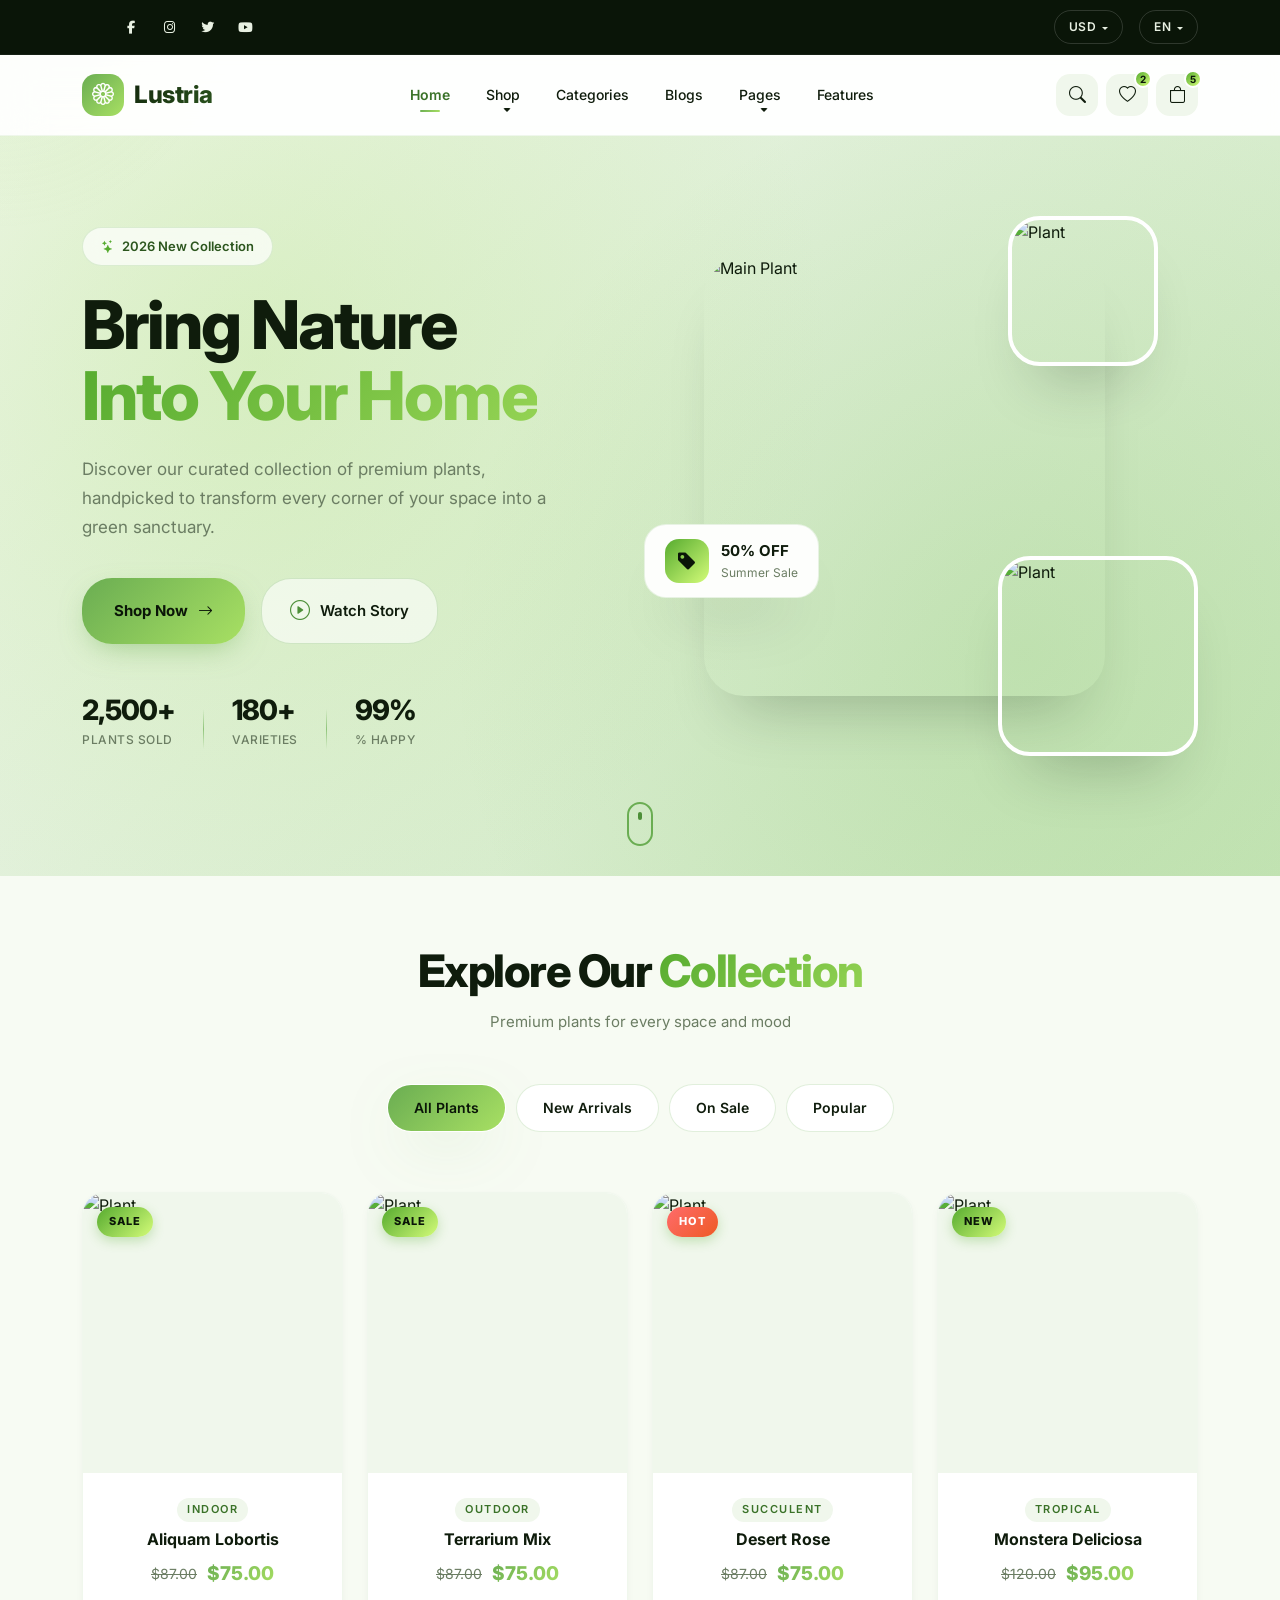
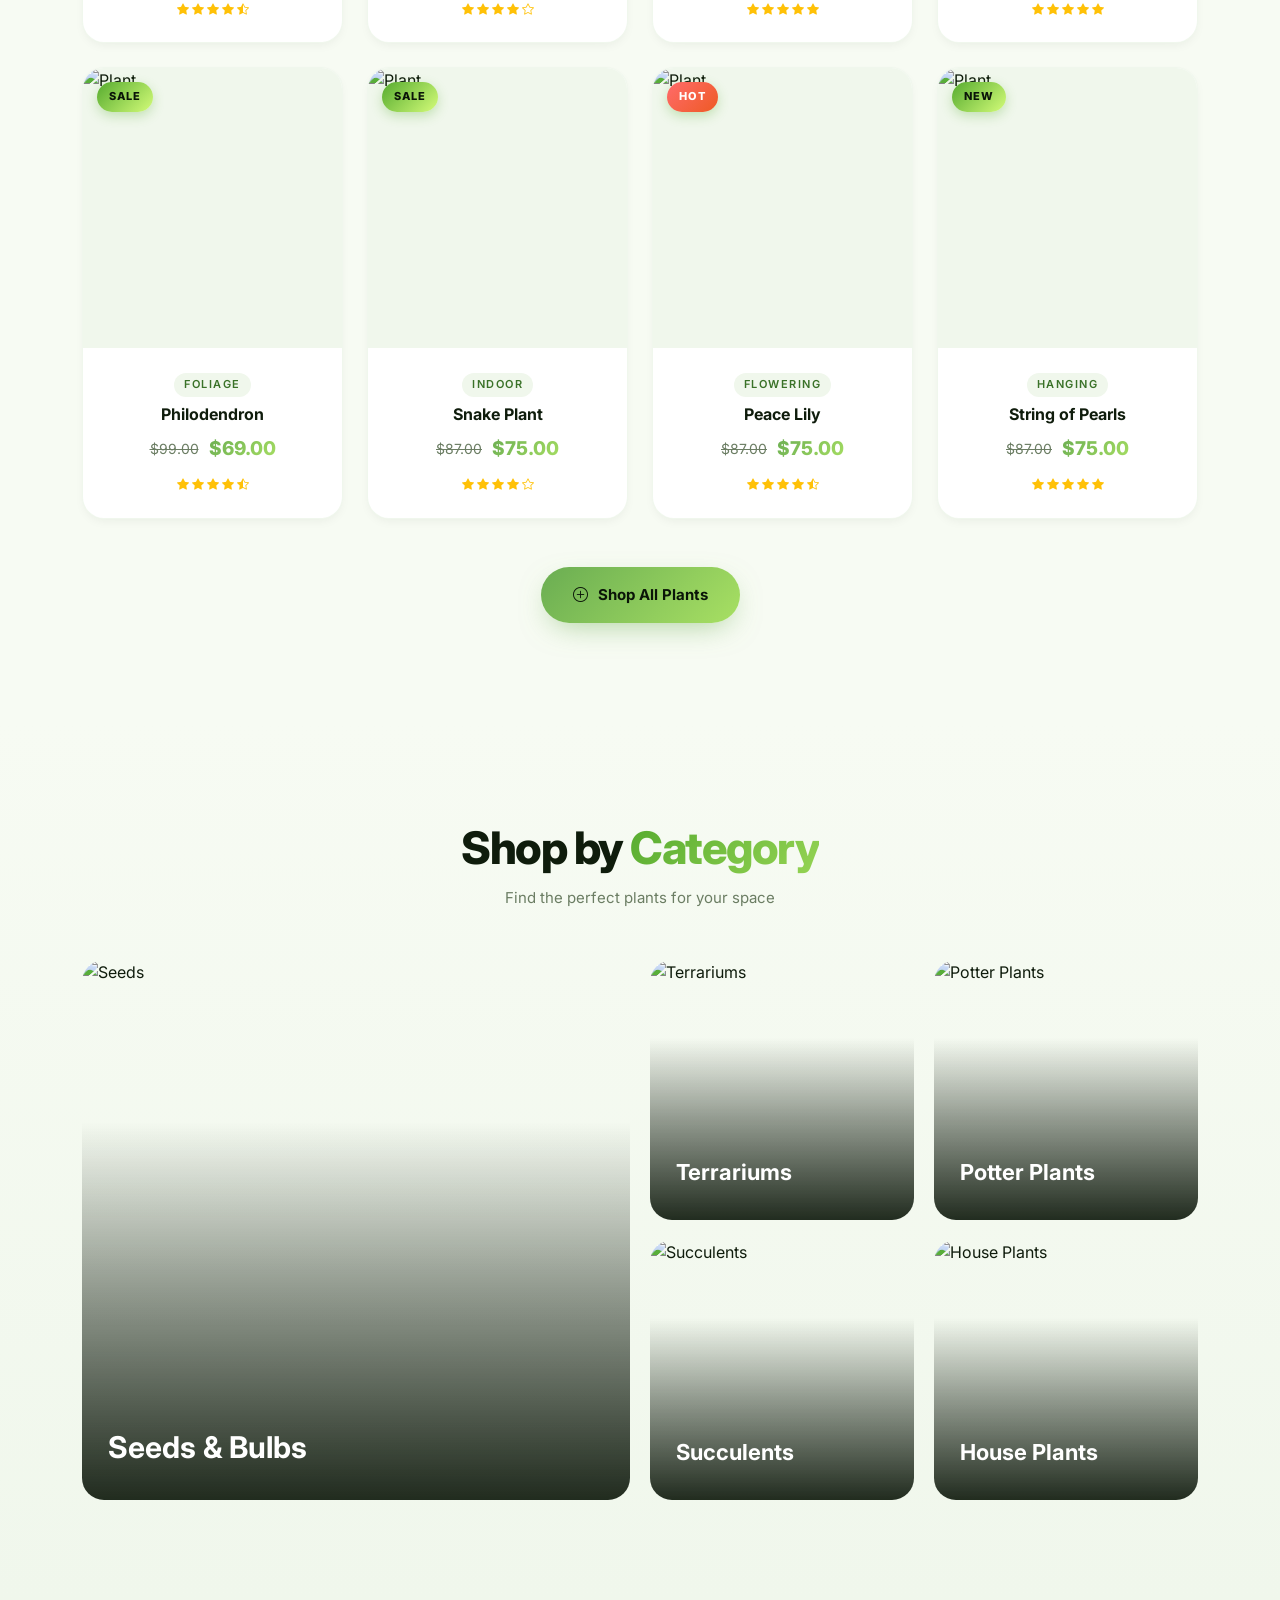
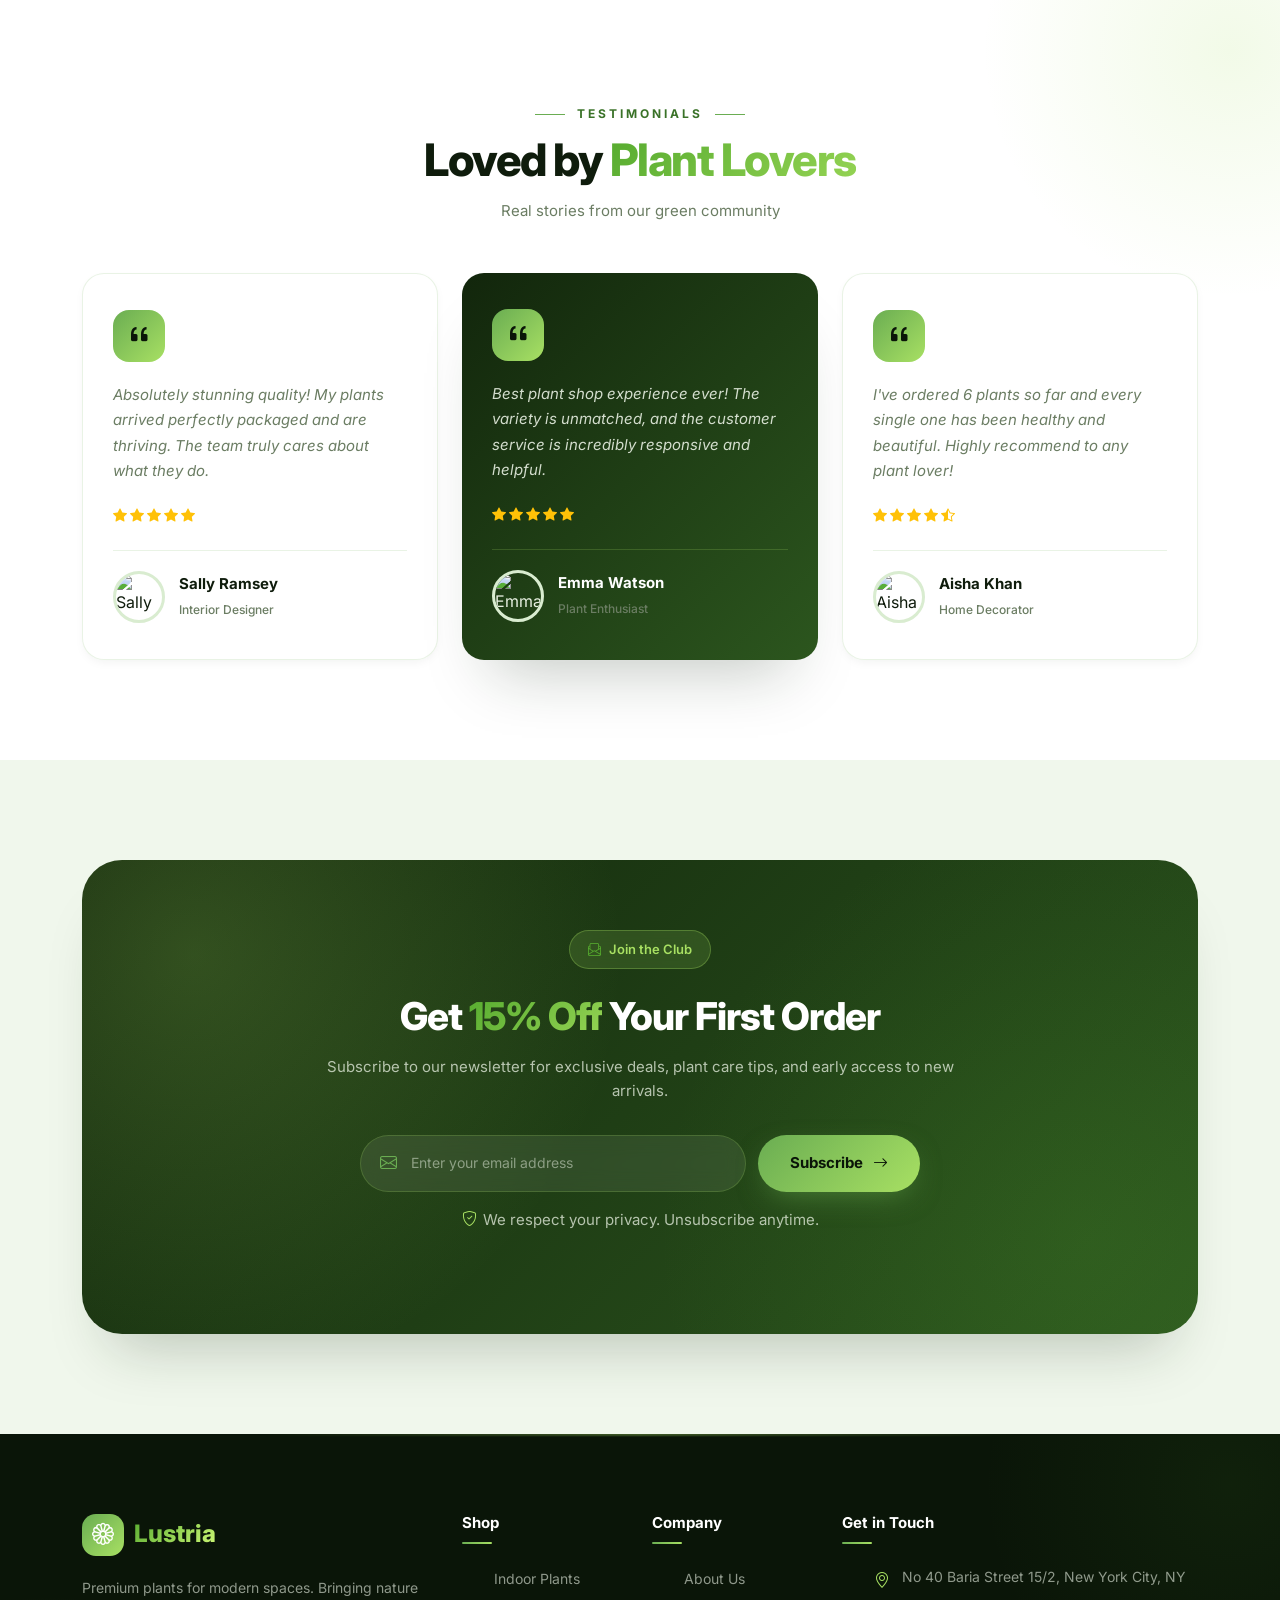
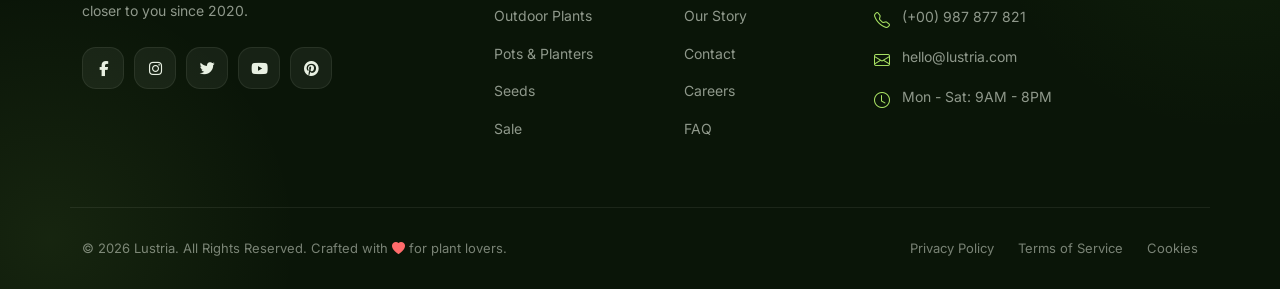
==== commit 2971901a: "Refactor main navbar with updated links and structure" ====
--- a/index.html
+++ b/index.html
@@ -64,47 +64,50 @@
     </nav>
 
     <!-- main navbar -->
-    <nav class="navbar navbar-expand-lg main-nav" id="mainNav">
-      <div class="container">
-        <a href="#" class="navbar-brand logo-brand">
-          <span class="logo-icon"><i class="bi bi-flower1"></i></span>
-          <span class="logo-text">Lustria</span>
-        </a>
-        <button class="navbar-toggler custom-toggler" type="button" data-bs-toggle="collapse" data-bs-target="#navbarNav">
-          <span></span><span></span><span></span>
-        </button>
-        <div class="collapse navbar-collapse" id="navbarNav">
-          <ul class="navbar-nav mx-auto">
-            <li class="nav-item"><a class="nav-link active" href="#">Home</a></li>
-            <li class="nav-item dropdown">
-              <a class="nav-link dropdown-toggle" href="#" data-bs-toggle="dropdown">Shop</a>
-              <ul class="dropdown-menu glass-dropdown">
-                <li><a class="dropdown-item" href="#">Indoor Plants</a></li>
-                <li><a class="dropdown-item" href="#">Outdoor Plants</a></li>
-                <li><a class="dropdown-item" href="#">Pots & Planters</a></li>
-              </ul>
-            </li>
-            <li class="nav-item"><a class="nav-link" href="#">Categories</a></li>
-            <li class="nav-item"><a class="nav-link" href="#">Blogs</a></li>
-            <li class="nav-item dropdown">
-              <a class="nav-link dropdown-toggle" href="#" data-bs-toggle="dropdown">Pages</a>
-              <ul class="dropdown-menu glass-dropdown">
-                <li><a class="dropdown-item" href="#">About</a></li>
-                <li><a class="dropdown-item" href="#">Contact</a></li>
-                <li><a class="dropdown-item" href="#">Team</a></li>
-                <li><a class="dropdown-item" href="#">FAQ</a></li>
-              </ul>
-            </li>
-            <li class="nav-item"><a class="nav-link" href="#">Features</a></li>
+  <!-- main navbar -->
+<nav class="navbar navbar-expand-lg main-nav" id="mainNav">
+  <div class="container">
+    <a href="index.html" class="navbar-brand logo-brand">
+      <span class="logo-icon"><i class="bi bi-flower1"></i></span>
+      <span class="logo-text">Lustria</span>
+    </a>
+    <button class="navbar-toggler custom-toggler" type="button" data-bs-toggle="collapse" data-bs-target="#navbarNav">
+      <span></span><span></span><span></span>
+    </button>
+    <div class="collapse navbar-collapse" id="navbarNav">
+      <ul class="navbar-nav mx-auto">
+        <li class="nav-item"><a class="nav-link active" href="index.html">Home</a></li>
+        <li class="nav-item dropdown">
+          <a class="nav-link dropdown-toggle" href="shop.html" data-bs-toggle="dropdown">Shop</a>
+          <ul class="dropdown-menu glass-dropdown">
+            <li><a class="dropdown-item" href="shop.html">All Products</a></li>
+            <li><a class="dropdown-item" href="shop.html#indoor">Indoor Plants</a></li>
+            <li><a class="dropdown-item" href="shop.html#outdoor">Outdoor Plants</a></li>
+            <li><a class="dropdown-item" href="shop.html#pots">Pots & Planters</a></li>
           </ul>
-          <div class="header-icons">
-            <a href="#" class="icon-btn"><i class="bi bi-search"></i></a>
-            <a href="#" class="icon-btn"><i class="bi bi-heart"></i><span class="badge-dot">2</span></a>
-            <a href="#" class="icon-btn"><i class="bi bi-bag"></i><span class="badge-dot">5</span></a>
-          </div>
-        </div>
-      </div>
-    </nav>
+        </li>
+        <li class="nav-item"><a class="nav-link" href="categories.html">Categories</a></li>
+        <li class="nav-item"><a class="nav-link" href="blogs.html">Blogs</a></li>
+        <li class="nav-item dropdown">
+          <a class="nav-link dropdown-toggle" href="#" data-bs-toggle="dropdown">Pages</a>
+          <ul class="dropdown-menu glass-dropdown">
+            <li><a class="dropdown-item" href="about.html">About</a></li>
+            <li><a class="dropdown-item" href="contact.html">Contact</a></li>
+            <li><a class="dropdown-item" href="team.html">Team Members</a></li>
+            <li><a class="dropdown-item" href="faq.html">FAQ</a></li>
+            <li><a class="dropdown-item" href="404.html">404 Page</a></li>
+          </ul>
+        </li>
+        <li class="nav-item"><a class="nav-link" href="features.html">Features</a></li>
+      </ul>
+      <div class="header-icons">
+        <a href="search.html" class="icon-btn"><i class="bi bi-search"></i></a>
+        <a href="wishlist.html" class="icon-btn"><i class="bi bi-heart"></i><span class="badge-dot">2</span></a>
+        <a href="cart.html" class="icon-btn"><i class="bi bi-bag"></i><span class="badge-dot">5</span></a>
+      </div>
+    </div>
+  </div>
+</nav>
   </header>
 
   <!-- ========== HERO SECTION ========== -->
--- a/style.css
+++ b/style.css
@@ -1,643 +1,1627 @@
-
-@import url('https://fonts.googleapis.com/css2?family=Crimson+Text:ital,wght@0,400;0,600;0,700;1,400;1,600;1,700&display=swap');
-
-* {
-    margin: 0;
-    padding: 0;
-    box-sizing: border-box;
-}
-
+/* ============================================================
+   LUSTRIA 2026 — PREMIUM ANIMATED UI (FULL CSS)
+   Replace your entire style.css with this file
+   ============================================================ */
+
+@import url('https://fonts.googleapis.com/css2?family=Inter:wght@300;400;500;600;700;800;900&display=swap');
+
+/* ============ DESIGN TOKENS ============ */
+:root {
+  --green-50:  #f0f7ec;
+  --green-100: #d9ecd0;
+  --green-200: #b6d8a6;
+  --green-300: #8fc47a;
+  --green-400: #6aad52;
+  --green-500: #4d8f38;
+  --green-600: #3a7228;
+  --green-700: #2c561e;
+  --green-800: #1f3d15;
+  --green-900: #12260c;
+
+  --accent: #a8e063;
+  --accent-2: #56ab2f;
+  --accent-3: #d4fc79;
+
+  --dark: #0a1508;
+  --dark-2: #12210f;
+  --dark-3: #1a2b16;
+  --light: #f7fbf3;
+  --white: #ffffff;
+
+  --text: #0f1c0c;
+  --text-muted: #6b7d63;
+  --text-light: #e8f0e2;
+
+  --radius-sm: 14px;
+  --radius: 22px;
+  --radius-lg: 32px;
+  --radius-xl: 40px;
+
+  --shadow-sm: 0 4px 12px -4px rgba(20, 40, 20, 0.08);
+  --shadow: 0 20px 40px -20px rgba(20, 40, 20, 0.15);
+  --shadow-lg: 0 40px 60px -30px rgba(20, 40, 20, 0.25);
+  --shadow-glow: 0 20px 60px -20px rgba(106, 173, 82, 0.5);
+
+  --grad-primary: linear-gradient(135deg, #6aad52 0%, #a8e063 100%);
+  --grad-accent: linear-gradient(135deg, #56ab2f 0%, #d4fc79 100%);
+  --grad-dark: linear-gradient(135deg, #12260c 0%, #2c561e 100%);
+  --grad-hero: linear-gradient(135deg, #f0f7ec 0%, #e0f0d8 40%, #c8e6ba 100%);
+
+  --transition: all 0.4s cubic-bezier(0.25, 0.8, 0.25, 1);
+  --transition-fast: all 0.2s cubic-bezier(0.25, 0.8, 0.25, 1);
+  --transition-slow: all 0.7s cubic-bezier(0.25, 0.8, 0.25, 1);
+}
+
+/* ============ RESET ============ */
+*, *::before, *::after {
+  margin: 0;
+  padding: 0;
+  box-sizing: border-box;
+}
+
+html {
+  scroll-behavior: smooth;
+  -webkit-font-smoothing: antialiased;
+  -moz-osx-font-smoothing: grayscale;
+}
 
 body {
-  
-    line-height: 1.6;
-    color: #333;
-    font-family: "Crimson Text", serif;
-    font-weight: 650;
-    font-style: normal;
-}
-
-
-/* Header Top */
-
-.navbar{
-    height: 100px;
-}
-
-   /* Custom styles for dropdown hover */
-   .navbar .dropdown:hover .dropdown-menu {
-    display: block; 
-  }
-  .dropdown-menu {
-    margin-top: 0; 
-  }
-  
+  font-family: 'Inter', sans-serif;
+  background: var(--light);
+  color: var(--text);
+  line-height: 1.6;
+  overflow-x: hidden;
+  font-weight: 400;
+  position: relative;
+}
+
+img {
+  max-width: 100%;
+  display: block;
+}
+
+a {
+  text-decoration: none;
+  color: inherit;
+  transition: var(--transition-fast);
+}
+
+ul {
+  list-style: none;
+}
+
+button {
+  font-family: inherit;
+}
+
+::selection {
+  background: var(--accent);
+  color: var(--dark);
+}
+
+/* ============ CUSTOM SCROLLBAR ============ */
+::-webkit-scrollbar { width: 10px; }
+::-webkit-scrollbar-track { background: var(--green-50); }
+::-webkit-scrollbar-thumb {
+  background: var(--grad-primary);
+  border-radius: 10px;
+}
+::-webkit-scrollbar-thumb:hover { background: var(--green-600); }
+
+/* ============ CURSOR GLOW ============ */
+.cursor-glow {
+  position: fixed;
+  width: 500px;
+  height: 500px;
+  border-radius: 50%;
+  background: radial-gradient(circle, rgba(168, 224, 99, 0.12) 0%, rgba(168, 224, 99, 0) 65%);
+  pointer-events: none;
+  transform: translate(-50%, -50%);
+  z-index: 1;
+  transition: opacity 0.3s;
+  mix-blend-mode: multiply;
+}
+
+@media (max-width: 992px) {
+  .cursor-glow { display: none; }
+}
+
+/* ============ PARTICLES ============ */
+.particles {
+  position: fixed;
+  inset: 0;
+  pointer-events: none;
+  z-index: 0;
+  overflow: hidden;
+}
+.particle {
+  position: absolute;
+  bottom: -20px;
+  background: var(--accent);
+  border-radius: 50%;
+  animation: floatUp linear infinite;
+  opacity: 0.3;
+  filter: blur(0.5px);
+}
+@keyframes floatUp {
+  0% {
+    transform: translateY(0) scale(1) rotate(0deg);
+    opacity: 0;
+  }
+  10% { opacity: 0.5; }
+  90% { opacity: 0.5; }
+  100% {
+    transform: translateY(-110vh) scale(1.5) rotate(360deg);
+    opacity: 0;
+  }
+}
+
+/* ============ HEADER ============ */
+.site-header {
+  position: relative;
+  z-index: 100;
+}
+
+/* ============ TOP BAR ============ */
+.top-bar {
+  background: var(--dark);
+  padding: 10px 0;
+  border-bottom: 1px solid rgba(255, 255, 255, 0.05);
+  position: relative;
+  z-index: 10;
+}
+
+.social-nav {
+  display: flex;
+  gap: 4px;
+  margin: 0;
+}
+.social-nav li a {
+  display: flex;
+  align-items: center;
+  justify-content: center;
+  width: 34px;
+  height: 34px;
+  border-radius: 50%;
+  color: var(--text-light);
+  font-size: 13px;
+  transition: var(--transition);
+  position: relative;
+  overflow: hidden;
+}
+.social-nav li a::before {
+  content: '';
+  position: absolute;
+  inset: 0;
+  background: var(--grad-primary);
+  transform: scale(0);
+  border-radius: 50%;
+  transition: var(--transition);
+  z-index: -1;
+}
+.social-nav li a:hover {
+  color: var(--dark);
+  transform: translateY(-3px);
+}
+.social-nav li a:hover::before {
+  transform: scale(1);
+}
+
+.top-btn {
+  background: transparent;
+  border: 1px solid rgba(255, 255, 255, 0.15);
+  color: var(--text-light);
+  font-size: 12px;
+  font-weight: 600;
+  letter-spacing: 0.5px;
+  padding: 6px 14px;
+  border-radius: 30px;
+  transition: var(--transition);
+  cursor: pointer;
+}
+.top-btn:hover {
+  background: var(--grad-primary);
+  color: var(--dark);
+  border-color: transparent;
+  transform: translateY(-2px);
+  box-shadow: var(--shadow-glow);
+}
+.top-btn::after {
+  margin-left: 6px;
+  vertical-align: middle;
+}
+
+/* ============ GLASS DROPDOWN ============ */
+.glass-dropdown {
+  background: rgba(255, 255, 255, 0.95);
+  backdrop-filter: blur(20px);
+  -webkit-backdrop-filter: blur(20px);
+  border: 1px solid rgba(106, 173, 82, 0.15);
+  border-radius: var(--radius-sm);
+  padding: 8px;
+  margin-top: 8px !important;
+  box-shadow: var(--shadow-lg);
+  animation: dropdownIn 0.3s cubic-bezier(0.25, 0.8, 0.25, 1);
+}
+@keyframes dropdownIn {
+  from { opacity: 0; transform: translateY(-10px); }
+  to { opacity: 1; transform: translateY(0); }
+}
+.glass-dropdown .dropdown-item {
+  border-radius: 10px;
+  font-size: 13px;
+  font-weight: 500;
+  padding: 9px 14px;
+  color: var(--text);
+  transition: var(--transition-fast);
+}
+.glass-dropdown .dropdown-item:hover {
+  background: var(--grad-primary);
+  color: var(--dark);
+  transform: translateX(4px);
+}
+
+/* ============ MAIN NAV ============ */
+.main-nav {
+  background: rgba(255, 255, 255, 0.85);
+  backdrop-filter: blur(20px);
+  -webkit-backdrop-filter: blur(20px);
+  border-bottom: 1px solid rgba(106, 173, 82, 0.1);
+  padding: 14px 0;
+  transition: var(--transition);
+  position: sticky;
+  top: 0;
+  z-index: 999;
+}
+.main-nav.scrolled {
+  padding: 8px 0;
+  background: rgba(255, 255, 255, 0.95);
+  box-shadow: 0 10px 40px -20px rgba(20, 40, 20, 0.2);
+}
+
+.logo-brand {
+  display: flex;
+  align-items: center;
+  gap: 10px;
+  font-weight: 800;
+  font-size: 24px;
+  color: var(--text);
+  letter-spacing: -0.5px;
+}
+.logo-icon {
+  display: flex;
+  align-items: center;
+  justify-content: center;
+  width: 42px;
+  height: 42px;
+  border-radius: 14px;
+  background: var(--grad-primary);
+  color: var(--white);
+  font-size: 22px;
+  box-shadow: var(--shadow-glow);
+  transition: var(--transition);
+}
+.logo-brand:hover .logo-icon {
+  transform: rotate(-15deg) scale(1.05);
+}
+.logo-text {
+  background: var(--grad-dark);
+  -webkit-background-clip: text;
+  background-clip: text;
+  -webkit-text-fill-color: transparent;
+}
+
+/* ============ CUSTOM TOGGLER ============ */
+.custom-toggler {
+  border: none;
+  background: transparent;
+  width: 44px;
+  height: 44px;
+  border-radius: 12px;
+  display: flex;
+  flex-direction: column;
+  align-items: center;
+  justify-content: center;
+  gap: 5px;
+  padding: 0;
+  transition: var(--transition);
+}
+.custom-toggler span {
+  display: block;
+  width: 24px;
+  height: 2px;
+  background: var(--text);
+  border-radius: 2px;
+  transition: var(--transition);
+}
+.custom-toggler:hover {
+  background: var(--green-50);
+}
+.navbar-toggler:focus { box-shadow: none; }
+
+/* ============ NAV LINKS ============ */
+.navbar-nav {
+  align-items: center;
+  gap: 4px;
+}
+.navbar-nav .nav-link {
+  font-size: 14px;
+  font-weight: 500;
+  color: var(--text) !important;
+  padding: 8px 16px !important;
+  border-radius: 30px;
+  position: relative;
+  transition: var(--transition-fast);
+}
+.navbar-nav .nav-link::after {
+  content: '';
+  position: absolute;
+  bottom: 2px;
+  left: 50%;
+  width: 0;
+  height: 2px;
+  background: var(--grad-primary);
+  border-radius: 2px;
+  transition: var(--transition);
+  transform: translateX(-50%);
+}
+.navbar-nav .nav-link:hover {
+  color: var(--green-600) !important;
+  background: var(--green-50);
+}
+.navbar-nav .nav-link:hover::after,
+.navbar-nav .nav-link.active::after {
+  width: 20px;
+}
+.navbar-nav .nav-link.active {
+  color: var(--green-600) !important;
+  font-weight: 600;
+}
+
+/* ============ HEADER ICONS ============ */
+.header-icons {
+  display: flex;
+  gap: 8px;
+  align-items: center;
+}
+.icon-btn {
+  position: relative;
+  display: flex;
+  align-items: center;
+  justify-content: center;
+  width: 42px;
+  height: 42px;
+  border-radius: 14px;
+  background: var(--green-50);
+  color: var(--text);
+  font-size: 17px;
+  transition: var(--transition);
+}
+.icon-btn:hover {
+  background: var(--grad-primary);
+  color: var(--dark);
+  transform: translateY(-3px) scale(1.05);
+  box-shadow: var(--shadow-glow);
+}
+.badge-dot {
+  position: absolute;
+  top: -4px;
+  right: -4px;
+  background: var(--grad-accent);
+  color: var(--dark);
+  font-size: 10px;
+  font-weight: 700;
+  width: 18px;
+  height: 18px;
+  border-radius: 50%;
+  display: flex;
+  align-items: center;
+  justify-content: center;
+  border: 2px solid var(--white);
+  animation: pulse 2s infinite;
+}
+@keyframes pulse {
+  0%, 100% { transform: scale(1); }
+  50% { transform: scale(1.15); }
+}
+
+/* ============ HERO SECTION ============ */
+.hero-section {
+  position: relative;
+  padding: 80px 0 100px;
+  overflow: hidden;
+  background: var(--grad-hero);
+}
+.hero-bg-gradient {
+  position: absolute;
+  inset: 0;
+  background:
+    radial-gradient(circle at 20% 30%, rgba(168, 224, 99, 0.25) 0%, transparent 50%),
+    radial-gradient(circle at 80% 70%, rgba(86, 171, 47, 0.15) 0%, transparent 50%);
+  animation: bgShift 15s ease-in-out infinite alternate;
+}
+@keyframes bgShift {
+  0% { transform: scale(1) rotate(0deg); }
+  100% { transform: scale(1.2) rotate(5deg); }
+}
+
+.hero-container {
+  position: relative;
+  z-index: 2;
+}
+
+.hero-badge {
+  display: inline-flex;
+  align-items: center;
+  gap: 8px;
+  background: rgba(255, 255, 255, 0.7);
+  backdrop-filter: blur(10px);
+  border: 1px solid rgba(106, 173, 82, 0.2);
+  padding: 8px 18px;
+  border-radius: 30px;
+  font-size: 13px;
+  font-weight: 600;
+  color: var(--green-700);
+  margin-bottom: 24px;
+  animation: fadeUp 0.8s ease-out;
+}
+.hero-badge i {
+  color: var(--accent-2);
+}
+
+.hero-title {
+  font-size: clamp(2.4rem, 5.5vw, 4.2rem);
+  font-weight: 800;
+  line-height: 1.05;
+  letter-spacing: -2px;
+  color: var(--text);
+  margin-bottom: 24px;
+  animation: fadeUp 0.8s 0.1s both;
+}
+.gradient-text {
+  background: var(--grad-accent);
+  -webkit-background-clip: text;
+  background-clip: text;
+  -webkit-text-fill-color: transparent;
+  background-size: 200% 200%;
+  animation: gradientMove 4s ease infinite;
+}
+@keyframes gradientMove {
+  0%, 100% { background-position: 0% 50%; }
+  50% { background-position: 100% 50%; }
+}
+@keyframes fadeUp {
+  from { opacity: 0; transform: translateY(30px); }
+  to { opacity: 1; transform: translateY(0); }
+}
+
+.hero-desc {
+  font-size: 17px;
+  color: var(--text-muted);
+  max-width: 500px;
+  margin-bottom: 36px;
+  line-height: 1.7;
+  animation: fadeUp 0.8s 0.2s both;
+}
+
+.hero-actions {
+  display: flex;
+  gap: 16px;
+  flex-wrap: wrap;
+  margin-bottom: 50px;
+  animation: fadeUp 0.8s 0.3s both;
+}
+
+/* ============ BUTTONS ============ */
+.btn-primary-glow {
+  display: inline-flex;
+  align-items: center;
+  gap: 10px;
+  background: var(--grad-primary);
+  color: var(--dark);
+  font-weight: 700;
+  font-size: 15px;
+  padding: 16px 32px;
+  border-radius: 30px;
+  border: none;
+  cursor: pointer;
+  position: relative;
+  overflow: hidden;
+  transition: var(--transition);
+  box-shadow: 0 10px 30px -10px rgba(106, 173, 82, 0.6);
+  text-decoration: none;
+}
+.btn-primary-glow::before {
+  content: '';
+  position: absolute;
+  inset: 0;
+  background: linear-gradient(135deg, #d4fc79 0%, #56ab2f 100%);
+  opacity: 0;
+  transition: var(--transition);
+}
+.btn-primary-glow span,
+.btn-primary-glow i { position: relative; z-index: 1; }
+.btn-primary-glow:hover {
+  transform: translateY(-4px) scale(1.02);
+  box-shadow: 0 20px 40px -10px rgba(106, 173, 82, 0.8);
+  color: var(--dark);
+}
+.btn-primary-glow:hover::before { opacity: 1; }
+.btn-primary-glow i {
+  transition: var(--transition);
+  position: relative;
+  z-index: 1;
+}
+.btn-primary-glow:hover i {
+  transform: translateX(4px);
+}
+
+.btn-ghost {
+  display: inline-flex;
+  align-items: center;
+  gap: 10px;
+  background: rgba(255, 255, 255, 0.6);
+  backdrop-filter: blur(10px);
+  color: var(--text);
+  font-weight: 600;
+  font-size: 15px;
+  padding: 16px 28px;
+  border-radius: 30px;
+  border: 1.5px solid rgba(106, 173, 82, 0.25);
+  cursor: pointer;
+  transition: var(--transition);
+  text-decoration: none;
+}
+.btn-ghost:hover {
+  background: var(--white);
+  border-color: var(--green-500);
+  color: var(--green-700);
+  transform: translateY(-4px);
+  box-shadow: var(--shadow);
+}
+.btn-ghost i { font-size: 20px; color: var(--green-500); }
+
+/* ============ HERO STATS ============ */
+.hero-stats {
+  display: flex;
+  align-items: center;
+  gap: 28px;
+  animation: fadeUp 0.8s 0.4s both;
+}
+.stat-item h3 {
+  font-size: 28px;
+  font-weight: 800;
+  color: var(--text);
+  margin-bottom: 2px;
+  letter-spacing: -1px;
+}
+.stat-item p {
+  font-size: 12px;
+  color: var(--text-muted);
+  font-weight: 500;
+  text-transform: uppercase;
+  letter-spacing: 0.5px;
+}
+.stat-divider {
+  width: 1px;
+  height: 40px;
+  background: linear-gradient(to bottom, transparent, var(--green-300), transparent);
+}
+
+/* ============ HERO VISUAL ============ */
+.hero-visual {
+  position: relative;
+  height: 560px;
+  animation: fadeUp 0.8s 0.3s both;
+}
+.hero-image-main {
+  position: absolute;
+  top: 40px;
+  left: 40px;
+  width: 75%;
+  height: 440px;
+  border-radius: var(--radius-xl);
+  overflow: hidden;
+  box-shadow: var(--shadow-lg);
+  z-index: 2;
+}
+.hero-image-main img {
+  width: 100%;
+  height: 100%;
+  object-fit: cover;
+}
+.hero-image-float {
+  position: absolute;
+  border-radius: var(--radius-lg);
+  overflow: hidden;
+  box-shadow: var(--shadow-lg);
+  border: 4px solid var(--white);
+  z-index: 3;
+}
+.hero-float-1 {
+  bottom: 20px;
+  right: 0;
+  width: 200px;
+  height: 200px;
+}
+.hero-float-2 {
+  top: 0;
+  right: 40px;
+  width: 150px;
+  height: 150px;
+}
+.hero-image-float img {
+  width: 100%;
+  height: 100%;
+  object-fit: cover;
+}
+
+.float-anim { animation: floatY 6s ease-in-out infinite; }
+.float-anim-slow { animation: floatY 8s ease-in-out infinite; }
+.float-anim-fast { animation: floatY 4s ease-in-out infinite; }
+
+@keyframes floatY {
+  0%, 100% { transform: translateY(0); }
+  50% { transform: translateY(-20px); }
+}
+
+/* ============ DISCOUNT CARD ============ */
+.hero-discount-card {
+  position: absolute;
+  top: 55%;
+  left: -20px;
+  background: rgba(255, 255, 255, 0.95);
+  backdrop-filter: blur(20px);
+  padding: 14px 20px;
+  border-radius: var(--radius);
+  display: flex;
+  align-items: center;
+  gap: 12px;
+  box-shadow: var(--shadow-lg);
+  border: 1px solid rgba(106, 173, 82, 0.15);
+  z-index: 4;
+  animation: floatY 5s ease-in-out infinite;
+}
+.discount-icon {
+  width: 44px;
+  height: 44px;
+  border-radius: 14px;
+  background: var(--grad-accent);
+  color: var(--dark);
+  display: flex;
+  align-items: center;
+  justify-content: center;
+  font-size: 20px;
+}
+.hero-discount-card strong {
+  display: block;
+  font-size: 15px;
+  color: var(--text);
+}
+.hero-discount-card p {
+  font-size: 12px;
+  color: var(--text-muted);
+  margin: 0;
+}
+
+/* ============ SCROLL INDICATOR ============ */
+.scroll-indicator {
+  position: absolute;
+  bottom: 30px;
+  left: 50%;
+  transform: translateX(-50%);
+  width: 26px;
+  height: 44px;
+  border: 2px solid var(--green-400);
+  border-radius: 20px;
+  display: flex;
+  justify-content: center;
+  padding-top: 8px;
+  z-index: 5;
+}
+.scroll-dot {
+  width: 4px;
+  height: 8px;
+  background: var(--green-500);
+  border-radius: 4px;
+  animation: scrollDot 1.8s infinite;
+}
+@keyframes scrollDot {
+  0% { transform: translateY(0); opacity: 1; }
+  100% { transform: translateY(16px); opacity: 0; }
+}
+
+/* ============ SECTION HEADERS ============ */
+.section-header {
+  text-align: center;
+  margin-bottom: 50px;
+}
+.section-label {
+  display: inline-block;
+  font-size: 12px;
+  font-weight: 700;
+  letter-spacing: 3px;
+  text-transform: uppercase;
+  color: var(--green-600);
+  margin-bottom: 12px;
+  position: relative;
+}
+.section-label::before,
+.section-label::after {
+  content: '';
+  display: inline-block;
+  width: 30px;
+  height: 1px;
+  background: var(--green-400);
+  vertical-align: middle;
+  margin: 0 12px;
+}
+.section-title {
+  font-size: clamp(1.8rem, 3.5vw, 2.8rem);
+  font-weight: 800;
+  letter-spacing: -1.5px;
+  color: var(--text);
+  margin-bottom: 12px;
+  line-height: 1.15;
+}
+.section-subtitle {
+  font-size: 15px;
+  color: var(--text-muted);
+  max-width: 500px;
+  margin: 0 auto;
+}
+
+/* ============ FILTER TABS ============ */
+.filter-section {
+  padding: 70px 0 30px;
+}
+.filter-tabs {
+  display: flex;
+  justify-content: center;
+  gap: 10px;
+  flex-wrap: wrap;
+}
+.filter-btn {
+  background: var(--white);
+  border: 1.5px solid rgba(106, 173, 82, 0.2);
+  color: var(--text);
+  font-size: 14px;
+  font-weight: 600;
+  padding: 12px 26px;
+  border-radius: 30px;
+  cursor: pointer;
+  transition: var(--transition);
+  position: relative;
+  overflow: hidden;
+  z-index: 1;
+}
+.filter-btn::before {
+  content: '';
+  position: absolute;
+  inset: 0;
+  background: var(--grad-primary);
+  transform: scaleX(0);
+  transform-origin: left;
+  transition: var(--transition);
+  z-index: -1;
+}
+.filter-btn:hover {
+  color: var(--dark);
+  border-color: transparent;
+  transform: translateY(-3px);
+  box-shadow: var(--shadow-glow);
+}
+.filter-btn:hover::before,
+.filter-btn.active::before { transform: scaleX(1); }
+.filter-btn.active {
+  color: var(--dark);
+  border-color: transparent;
+  box-shadow: var(--shadow-glow);
+}
+
+/* ============ PRODUCTS SECTION ============ */
+.products-section {
+  padding: 30px 0 100px;
+}
+
+.premium-card {
+  background: var(--white);
+  border-radius: var(--radius);
+  overflow: hidden;
+  transition: var(--transition);
+  border: 1px solid rgba(106, 173, 82, 0.1);
+  box-shadow: var(--shadow-sm);
+  position: relative;
+  height: 100%;
+}
+.premium-card:hover {
+  transform: translateY(-10px);
+  box-shadow: var(--shadow-lg);
+  border-color: rgba(106, 173, 82, 0.3);
+}
+
+.card-media {
+  position: relative;
+  overflow: hidden;
+  height: 280px;
+  background: var(--green-50);
+}
+.card-media img {
+  width: 100%;
+  height: 100%;
+  object-fit: cover;
+  transition: transform 0.8s cubic-bezier(0.25, 0.8, 0.25, 1);
+}
+.premium-card:hover .card-media img {
+  transform: scale(1.1) rotate(1deg);
+}
+
+/* Sale badge */
+.sale-badge {
+  position: absolute;
+  top: 14px;
+  left: 14px;
+  background: var(--grad-accent);
+  color: var(--dark);
+  font-size: 11px;
+  font-weight: 800;
+  letter-spacing: 1px;
+  padding: 6px 12px;
+  border-radius: 20px;
+  z-index: 2;
+  box-shadow: 0 4px 12px rgba(86, 171, 47, 0.3);
+}
+.sale-badge.hot {
+  background: linear-gradient(135deg, #ff6b6b, #ee5a24);
+  color: var(--white);
+}
+
+/* Wishlist button */
+.wishlist-btn {
+  position: absolute;
+  top: 14px;
+  right: 14px;
+  width: 38px;
+  height: 38px;
+  border-radius: 50%;
+  background: rgba(255, 255, 255, 0.95);
+  backdrop-filter: blur(10px);
+  display: flex;
+  align-items: center;
+  justify-content: center;
+  font-size: 16px;
+  color: var(--text);
+  cursor: pointer;
+  opacity: 0;
+  transform: translateY(-10px);
+  transition: var(--transition);
+  z-index: 2;
+}
+.premium-card:hover .wishlist-btn {
+  opacity: 1;
+  transform: translateY(0);
+}
+.wishlist-btn:hover {
+  background: #ff4757;
+  color: var(--white);
+  transform: scale(1.1);
+}
+
+/* Card action buttons */
+.card-actions {
+  position: absolute;
+  bottom: 14px;
+  left: 50%;
+  transform: translateX(-50%) translateY(20px);
+  display: flex;
+  gap: 8px;
+  opacity: 0;
+  transition: var(--transition);
+  z-index: 2;
+}
+.premium-card:hover .card-actions {
+  opacity: 1;
+  transform: translateX(-50%) translateY(0);
+}
+.action-btn {
+  width: 42px;
+  height: 42px;
+  border-radius: 14px;
+  background: rgba(255, 255, 255, 0.95);
+  backdrop-filter: blur(10px);
+  display: flex;
+  align-items: center;
+  justify-content: center;
+  font-size: 16px;
+  color: var(--text);
+  transition: var(--transition);
+  box-shadow: 0 8px 20px -8px rgba(0, 0, 0, 0.2);
+}
+.action-btn:hover {
+  background: var(--grad-primary);
+  color: var(--dark);
+  transform: translateY(-4px) scale(1.1);
+}
+
+/* Card info */
+.card-info {
+  padding: 22px 20px 24px;
+  text-align: center;
+}
+.card-category {
+  display: inline-block;
+  font-size: 11px;
+  font-weight: 600;
+  text-transform: uppercase;
+  letter-spacing: 1.5px;
+  color: var(--green-600);
+  margin-bottom: 8px;
+  background: var(--green-50);
+  padding: 3px 10px;
+  border-radius: 20px;
+}
+.card-title {
+  font-size: 16px;
+  font-weight: 700;
+  color: var(--text);
+  margin-bottom: 10px;
+  transition: var(--transition-fast);
+}
+.premium-card:hover .card-title {
+  color: var(--green-600);
+}
+.card-price {
+  display: flex;
+  align-items: center;
+  justify-content: center;
+  gap: 10px;
+  margin-bottom: 10px;
+}
+.old-price {
+  font-size: 14px;
+  color: var(--text-muted);
+  text-decoration: line-through;
+}
+.new-price {
+  font-size: 19px;
+  font-weight: 800;
+  background: var(--grad-primary);
+  -webkit-background-clip: text;
+  background-clip: text;
+  -webkit-text-fill-color: transparent;
+}
+.card-rating {
+  display: flex;
+  justify-content: center;
+  gap: 3px;
+  color: #ffc107;
+  font-size: 12px;
+}
+
+/* ============ COLLECTIONS SECTION ============ */
+.collections-section {
+  padding: 100px 0;
+  background: linear-gradient(180deg, var(--light) 0%, var(--green-50) 100%);
+}
+
+.collections-grid {
+  display: grid;
+  grid-template-columns: repeat(4, 1fr);
+  grid-auto-rows: 260px;
+  gap: 20px;
+}
+.collection-card {
+  position: relative;
+  border-radius: var(--radius);
+  overflow: hidden;
+  cursor: pointer;
+  transition: var(--transition);
+}
+.collection-card.large {
+  grid-column: span 2;
+  grid-row: span 2;
+}
+.collection-card img {
+  width: 100%;
+  height: 100%;
+  object-fit: cover;
+  transition: transform 0.8s cubic-bezier(0.25, 0.8, 0.25, 1);
+}
+.collection-card:hover img {
+  transform: scale(1.08);
+}
+.collection-overlay {
+  position: absolute;
+  inset: 0;
+  background: linear-gradient(to top, rgba(10, 21, 8, 0.9) 0%, rgba(10, 21, 8, 0.4) 40%, transparent 70%);
+  display: flex;
+  flex-direction: column;
+  justify-content: flex-end;
+  padding: 26px;
+  transition: var(--transition);
+}
+.collection-card:hover .collection-overlay {
+  background: linear-gradient(to top, rgba(10, 21, 8, 0.95) 0%, rgba(10, 21, 8, 0.5) 45%, transparent 75%);
+}
+.collection-count {
+  font-size: 11px;
+  font-weight: 700;
+  letter-spacing: 2px;
+  text-transform: uppercase;
+  color: var(--accent);
+  margin-bottom: 6px;
+  transform: translateY(20px);
+  opacity: 0;
+  transition: var(--transition);
+}
+.collection-overlay h3 {
+  color: var(--white);
+  font-size: 22px;
+  font-weight: 700;
+  margin-bottom: 8px;
+  transform: translateY(20px);
+  transition: var(--transition);
+}
+.collection-card.large .collection-overlay h3 {
+  font-size: 30px;
+}
+.collection-link {
+  color: var(--accent);
+  font-size: 13px;
+  font-weight: 600;
+  display: inline-flex;
+  align-items: center;
+  gap: 6px;
+  transform: translateY(20px);
+  opacity: 0;
+  transition: var(--transition);
+}
+.collection-link i {
+  transition: var(--transition);
+}
+.collection-link:hover i {
+  transform: translateX(4px);
+}
+.collection-card:hover .collection-count,
+.collection-card:hover h3,
+.collection-card:hover .collection-link {
+  transform: translateY(0);
+  opacity: 1;
+}
+.collection-card:hover .collection-count { transition-delay: 0.05s; }
+.collection-card:hover h3 { transition-delay: 0.1s; }
+.collection-card:hover .collection-link { transition-delay: 0.15s; }
+
+/* ============ TESTIMONIALS ============ */
+.testimonials-section {
+  padding: 100px 0;
+  background: var(--white);
+  position: relative;
+  overflow: hidden;
+}
+.testimonials-section::before {
+  content: '';
+  position: absolute;
+  top: -200px;
+  right: -200px;
+  width: 500px;
+  height: 500px;
+  background: radial-gradient(circle, rgba(168, 224, 99, 0.15) 0%, transparent 70%);
+  border-radius: 50%;
+}
+
+.testimonial-card {
+  background: var(--white);
+  border: 1px solid rgba(106, 173, 82, 0.15);
+  border-radius: var(--radius);
+  padding: 36px 30px;
+  height: 100%;
+  position: relative;
+  transition: var(--transition);
+  box-shadow: var(--shadow-sm);
+}
+.testimonial-card:hover {
+  transform: translateY(-8px);
+  box-shadow: var(--shadow-lg);
+  border-color: rgba(106, 173, 82, 0.4);
+}
+.testimonial-card.featured {
+  background: var(--grad-dark);
+  color: var(--text-light);
+  border: none;
+  box-shadow: var(--shadow-lg);
+}
+.testimonial-card.featured .testimonial-text {
+  color: rgba(232, 240, 226, 0.9);
+}
+.testimonial-card.featured .testimonial-author strong {
+  color: var(--white);
+}
+
+.quote-icon {
+  width: 52px;
+  height: 52px;
+  border-radius: 16px;
+  background: var(--grad-primary);
+  display: flex;
+  align-items: center;
+  justify-content: center;
+  font-size: 26px;
+  color: var(--dark);
+  margin-bottom: 20px;
+  transition: var(--transition);
+}
+.testimonial-card:hover .quote-icon {
+  transform: rotate(-10deg) scale(1.05);
+}
+
+.testimonial-text {
+  font-size: 15px;
+  line-height: 1.7;
+  color: var(--text-muted);
+  margin-bottom: 20px;
+  font-style: italic;
+}
+
+.testimonial-rating {
+  display: flex;
+  gap: 3px;
+  color: #ffc107;
+  font-size: 14px;
+  margin-bottom: 24px;
+}
+
+.testimonial-author {
+  display: flex;
+  align-items: center;
+  gap: 14px;
+  padding-top: 20px;
+  border-top: 1px solid rgba(106, 173, 82, 0.15);
+}
+.testimonial-card.featured .testimonial-author {
+  border-top-color: rgba(168, 224, 99, 0.2);
+}
+.testimonial-author img {
+  width: 52px;
+  height: 52px;
+  border-radius: 50%;
+  object-fit: cover;
+  border: 3px solid var(--green-100);
+}
+.testimonial-author strong {
+  display: block;
+  font-size: 15px;
+  font-weight: 700;
+  color: var(--text);
+}
+.testimonial-author span {
+  font-size: 12px;
+  color: var(--text-muted);
+  font-weight: 500;
+}
+
+/* ============ NEWSLETTER ============ */
+.newsletter-section {
+  padding: 100px 0;
+  background: var(--green-50);
+}
+.newsletter-box {
+  position: relative;
+  background: var(--grad-dark);
+  border-radius: var(--radius-xl);
+  padding: 70px 60px;
+  overflow: hidden;
+  box-shadow: var(--shadow-lg);
+  text-align: center;
+}
+.newsletter-bg {
+  position: absolute;
+  inset: 0;
+  background:
+    radial-gradient(circle at 10% 20%, rgba(168, 224, 99, 0.2) 0%, transparent 40%),
+    radial-gradient(circle at 90% 80%, rgba(86, 171, 47, 0.15) 0%, transparent 40%);
+  animation: bgShift 12s ease-in-out infinite alternate;
+}
+.newsletter-content {
+  position: relative;
+  z-index: 2;
+  max-width: 640px;
+  margin: 0 auto;
+}
+.newsletter-content .hero-badge {
+  background: rgba(168, 224, 99, 0.15);
+  border-color: rgba(168, 224, 99, 0.3);
+  color: var(--accent);
+}
+.newsletter-content h2 {
+  font-size: clamp(1.6rem, 3vw, 2.4rem);
+  font-weight: 800;
+  color: var(--white);
+  margin-bottom: 16px;
+  letter-spacing: -1px;
+  line-height: 1.2;
+}
+.newsletter-content p {
+  color: rgba(232, 240, 226, 0.75);
+  font-size: 15px;
+  margin-bottom: 32px;
+  line-height: 1.6;
+}
+
+.newsletter-form {
+  display: flex;
+  gap: 12px;
+  max-width: 560px;
+  margin: 0 auto 16px;
+  flex-wrap: wrap;
+}
+.input-wrap {
+  flex: 1;
+  min-width: 240px;
+  position: relative;
+  display: flex;
+  align-items: center;
+}
+.input-wrap i {
+  position: absolute;
+  left: 20px;
+  color: var(--green-400);
+  font-size: 17px;
+  pointer-events: none;
+  z-index: 1;
+}
+.input-wrap input {
+  width: 100%;
+  background: rgba(255, 255, 255, 0.08);
+  backdrop-filter: blur(10px);
+  border: 1.5px solid rgba(168, 224, 99, 0.2);
+  border-radius: 30px;
+  padding: 16px 20px 16px 50px;
+  color: var(--white);
+  font-size: 14px;
+  font-family: inherit;
+  outline: none;
+  transition: var(--transition);
+}
+.input-wrap input::placeholder {
+  color: rgba(232, 240, 226, 0.5);
+}
+.input-wrap input:focus {
+  background: rgba(255, 255, 255, 0.12);
+  border-color: var(--accent);
+  box-shadow: 0 0 0 4px rgba(168, 224, 99, 0.15);
+}
+
+.form-note {
+  font-size: 12px;
+  color: rgba(232, 240, 226, 0.6);
+  display: flex;
+  align-items: center;
+  justify-content: center;
+  gap: 6px;
+}
+.form-note i { color: var(--accent); }
+
+/* ============ FOOTER ============ */
+.site-footer {
+  background: var(--dark);
+  color: var(--text-light);
+  padding: 80px 0 30px;
+  position: relative;
+  overflow: hidden;
+}
+.footer-glow {
+  position: absolute;
+  top: 0;
+  left: 50%;
+  transform: translateX(-50%);
+  width: 60%;
+  height: 1px;
+  background: linear-gradient(to right, transparent, var(--accent), transparent);
+  filter: blur(1px);
+}
+.site-footer::before {
+  content: '';
+  position: absolute;
+  bottom: -200px;
+  left: -200px;
+  width: 500px;
+  height: 500px;
+  background: radial-gradient(circle, rgba(168, 224, 99, 0.08) 0%, transparent 70%);
+  border-radius: 50%;
+}
+.site-footer::after {
+  content: '';
+  position: absolute;
+  top: -200px;
+  right: -200px;
+  width: 500px;
+  height: 500px;
+  background: radial-gradient(circle, rgba(86, 171, 47, 0.08) 0%, transparent 70%);
+  border-radius: 50%;
+}
+
+.footer-top {
+  position: relative;
+  z-index: 2;
+  padding-bottom: 50px;
+  border-bottom: 1px solid rgba(232, 240, 226, 0.08);
+}
+
+.footer-logo {
+  display: flex;
+  align-items: center;
+  gap: 10px;
+  font-weight: 800;
+  font-size: 24px;
+  color: var(--white);
+  margin-bottom: 20px;
+}
+.footer-logo .logo-text {
+  background: var(--grad-accent);
+  -webkit-background-clip: text;
+  background-clip: text;
+  -webkit-text-fill-color: transparent;
+}
+
+.footer-desc {
+  font-size: 14px;
+  color: rgba(232, 240, 226, 0.6);
+  line-height: 1.7;
+  margin-bottom: 24px;
+  max-width: 340px;
+}
+
+.footer-socials {
+  display: flex;
+  gap: 10px;
+}
+.footer-socials a {
+  width: 42px;
+  height: 42px;
+  border-radius: 14px;
+  background: rgba(232, 240, 226, 0.06);
+  border: 1px solid rgba(232, 240, 226, 0.08);
+  display: flex;
+  align-items: center;
+  justify-content: center;
+  color: var(--text-light);
+  font-size: 15px;
+  transition: var(--transition);
+}
+.footer-socials a:hover {
+  background: var(--grad-primary);
+  color: var(--dark);
+  border-color: transparent;
+  transform: translateY(-4px) scale(1.05);
+  box-shadow: var(--shadow-glow);
+}
+
+.footer-title {
+  color: var(--white);
+  font-size: 15px;
+  font-weight: 700;
+  margin-bottom: 22px;
+  position: relative;
+  padding-bottom: 12px;
+}
+.footer-title::after {
+  content: '';
+  position: absolute;
+  bottom: 0;
+  left: 0;
+  width: 30px;
+  height: 2px;
+  background: var(--grad-primary);
+  border-radius: 2px;
+}
+
+.footer-links li {
+  margin-bottom: 12px;
+}
+.footer-links a {
+  color: rgba(232, 240, 226, 0.6);
+  font-size: 14px;
+  transition: var(--transition-fast);
+  display: inline-flex;
+  align-items: center;
+  position: relative;
+  padding-left: 0;
+}
+.footer-links a::before {
+  content: '→';
+  position: absolute;
+  left: -18px;
+  opacity: 0;
+  transition: var(--transition-fast);
+  color: var(--accent);
+}
+.footer-links a:hover {
+  color: var(--accent);
+  padding-left: 18px;
+}
+.footer-links a:hover::before {
+  opacity: 1;
+  left: 0;
+}
+
+.footer-contact li {
+  display: flex;
+  align-items: flex-start;
+  gap: 12px;
+  font-size: 14px;
+  color: rgba(232, 240, 226, 0.6);
+  margin-bottom: 14px;
+  line-height: 1.5;
+}
+.footer-contact i {
+  color: var(--accent);
+  font-size: 16px;
+  margin-top: 2px;
+  flex-shrink: 0;
+}
+
+.footer-bottom {
+  position: relative;
+  z-index: 2;
+  padding-top: 30px;
+  display: flex;
+  justify-content: space-between;
+  align-items: center;
+  flex-wrap: wrap;
+  gap: 16px;
+}
+.footer-bottom p {
+  font-size: 13px;
+  color: rgba(232, 240, 226, 0.5);
+  margin: 0;
+}
+.footer-bottom p i {
+  color: #ff6b6b;
+  animation: heartbeat 1.5s infinite;
+}
+@keyframes heartbeat {
+  0%, 100% { transform: scale(1); }
+  50% { transform: scale(1.2); }
+}
+.footer-bottom-links {
+  display: flex;
+  gap: 24px;
+}
+.footer-bottom-links a {
+  font-size: 13px;
+  color: rgba(232, 240, 226, 0.5);
+  transition: var(--transition-fast);
+}
+.footer-bottom-links a:hover {
+  color: var(--accent);
+}
+
+/* ============ RESPONSIVE ============ */
+@media (max-width: 1200px) {
+  .collections-grid {
+    grid-template-columns: repeat(3, 1fr);
+    grid-auto-rows: 240px;
+  }
+  .collection-card.large {
+    grid-column: span 2;
+    grid-row: span 2;
+  }
+}
+
+@media (max-width: 992px) {
+  .hero-visual {
+    height: 460px;
+    margin-top: 40px;
+  }
+  .hero-image-main {
+    width: 80%;
+    height: 360px;
+  }
+  .hero-float-1 { width: 160px; height: 160px; }
+  .hero-float-2 { width: 120px; height: 120px; }
+  .hero-discount-card { left: 0; }
+
+  .collections-grid {
+    grid-template-columns: repeat(2, 1fr);
+    grid-auto-rows: 220px;
+  }
+  .collection-card.large {
+    grid-column: span 2;
+    grid-row: span 1;
+  }
+
+  .newsletter-box { padding: 50px 30px; }
+}
+
+@media (max-width: 768px) {
   .navbar-nav {
+    padding: 20px 0;
+    gap: 0;
+  }
+  .navbar-nav .nav-link {
+    padding: 12px 16px !important;
+  }
+  .header-icons {
+    margin-top: 16px;
+    padding-top: 16px;
+    border-top: 1px solid rgba(106, 173, 82, 0.15);
+  }
+
+  .hero-section { padding: 50px 0 70px; }
+  .hero-stats { gap: 18px; }
+  .stat-item h3 { font-size: 22px; }
+  .stat-divider { height: 30px; }
+
+  .hero-visual { height: 380px; }
+  .hero-image-main {
+    width: 85%;
+    height: 300px;
+    left: 20px;
+  }
+  .hero-float-1 { width: 130px; height: 130px; }
+  .hero-float-2 { width: 100px; height: 100px; }
+
+  .filter-btn {
+    padding: 10px 20px;
+    font-size: 13px;
+  }
+
+  .card-media { height: 240px; }
+
+  .collections-grid {
+    grid-template-columns: 1fr;
+    grid-auto-rows: 260px;
+  }
+  .collection-card.large {
+    grid-column: span 1;
+    grid-row: span 1;
+  }
+
+  .testimonial-card { padding: 30px 24px; }
+
+  .newsletter-form {
+    flex-direction: column;
+  }
+  .btn-primary-glow {
+    width: 100%;
     justify-content: center;
-    flex: 1;
-  }
-.header-icons .icon {
-    margin-left: 15px;
-}
-.top-header-bg {
-    background-color: #7fa15a;
-}
-
-
-
-
-/* Hero Section */
-.hero {
-    background: url('https://via.placeholder.com/1200x500') no-repeat center center/cover;
-    color: white;
+  }
+
+  .footer-bottom {
+    flex-direction: column;
     text-align: center;
-    padding: 4rem 0;
-}
-
-.hero h1 {
-    font-size: 2.5rem;
-    animation: fadeIn 2s ease-in-out;
-}
-
-/* Products */
-.products .section-header {
-    text-align: center;
-    padding: 2rem 0;
-    font-size: 40px;
-    font-weight: 500;
-    font-style: normal;
-    font-stretch: normal;
-    line-height: normal;
-    letter-spacing: normal;
-}
-
-/* product button  */
-.btn-text {
-    color: black;
-}
-
-.btn-text:hover {
-    transform: scale(1.05);
-    color: #ababab;
-}
-
-/* dream plants section css */
-.dream-plants {
-    background: white;
-    padding: 3rem 2rem;
-    text-align: center;
-}
-
-/* Testimonials  section css*/
-.testimonials {
-    padding: 3rem 2rem;
-    text-align: center;
-}
-
-.home-testimonial h3 {
-    color: var(--orange);
-    font-size: 14px;
-    font-weight: 500;
-    text-transform: uppercase
-}
-
-.testimonial-inner {
-    position: relative;
-    top: -174px
-}
-
-.testimonial-pos {
-    position: relative;
-    top: 24px
-}
-
-.testimonial-inner .tour-desc {
-    border-radius: 5px;
-    padding: 40px
-}
-
-.color-grey-3 {
-    font-family: "Montserrat", Sans-serif;
-    font-size: 14px;
-    color: #7e7e7e;
-}
-
-.testimonial-inner img.tm-people {
-    width: 100px;
-    height: 100px;
-    -webkit-border-radius: 50%;
-    border-radius: 50%;
-    -o-object-fit: cover;
-    object-fit: cover;
-    max-width: none
-}
-
-.link-name {
-    font-family: "Montserrat", Sans-serif;
-    font-size: 14px;
-    color: #6c83a2
-}
-
-.link-position {
-    font-family: "Montserrat", Sans-serif;
-    font-size: 12px;
-    color: #6c83a2
-}
-
-.testimonial {
-    margin: 1rem 0;
-}
-
-/* Footer */
-.footer{
-    background-color: #292929!important;
-}
-
- .footer-input {
-    padding: 0.5rem;
-    display: flex;
-    border: none;
-    margin-right: 10px;
-    height: 63px;
-    color: #292929;
-    width: 100%;
-    margin-left: 70px;
-}
-
- .subcription-btn {
-   width: 100%;
-    background-color: #4CAF50;
-    border: none;
-    color: white;
-    font-size: 18px;
-    height: 63px;
-    cursor: pointer;
-    padding-left: 100%;
-    padding-right: 100%;
-    margin-left: 60px;
-} 
-
-.subcription-btn:hover {
-    background: rgb(66, 58, 58);
-    color: white;
-}
-
-/* Footer */
-footer {
-    font-size: 0.9rem;
-  }
-  
-  footer h6 {
-    font-size: 1.1rem;
-    font-weight: 500;
-  }
-  
-  footer .fab {
-    font-size: 1.2rem;
-  }
-  
-  footer a {
-    transition: color 0.3s ease;
-  }
-  
-  footer a:hover {
-    color: #7fa15a !important;
-  }
-  
-  @media (max-width: 767.98px) {
-    footer .row {
-      text-align: center;
-    }
-  
-    footer .d-flex {
-      justify-content: center !important;
-    }
-  }
-
-
-/* Animations */
-@keyframes fadeIn {
-    from {
-        opacity: 0;
-    }
-
-    to {
-        opacity: 1;
-    }
-}
-
-
-/* all plant shop cards css */
-
-
-.icon-dropdown {
-    opacity: 0;
-    visibility: hidden;
-    transition: opacity 0.3s ease, visibility 0.3s ease;
-}
-
-
-.product-card:hover .icon-dropdown {
-    opacity: 1;
-    visibility: visible;
-}
-
-
-.icon-dropdown {
-    background-color: rgba(255, 255, 255, 0.9);
-    padding: 10px;
-    border-radius: 10px;
-    box-shadow: 0 4px 8px rgba(0, 0, 0, 0.1);
-    display: flex;
+  }
+  .footer-bottom-links {
+    justify-content: center;
+    flex-wrap: wrap;
+  }
+  .footer-desc { max-width: 100%; }
+
+  .top-bar .container {
+    gap: 12px;
+  }
+}
+
+@media (max-width: 480px) {
+  .hero-actions {
     flex-direction: column;
-    align-items: center;
-}
-
-
-.icon-dropdown a {
-    color: #333;
-    font-size: 1.2rem;
-    text-decoration: none;
-}
-
-.icon-dropdown a:hover {
-    color: #007bff;
-}
-
-
-/* collection section btn */
-.container-btn {
-    position: relative;
-    width: 100%;
-    max-width: 400px;
-}
-
-.container-btn .btn {
-    position: absolute;
-    left: 30%;
-    bottom: 37px;
-    width: 75%;
-    font-size: 21px;
-    background-color: white;
-    color: black;
-    border: none;
-}
-
-.container-btn .btn:hover {
-    position: absolute;
-    left: 30%;
-    bottom: 37px;
-    width: 75%;
-    font-size: 21px;
-    background-color: #7fa15a;
-    color: white;
-    border: none;
-}
-
-
-.btn-small {
-    position: absolute;
-    left: 14%;
-    bottom: 37px;
-    width: 75%;
-    font-size: 18px;
-    background-color: white;
-    color: black;
-    border: none;
-}
-
-
-.container-btn .btn-small:hover {
-    position: absolute;
-    left: 14%;
-    bottom: 37px;
-    width: 75%;
-    font-size: 18px;
-    background-color: #7fa15a;
-    color: white;
-    border: none;
-}
-
-
-/* 404 page css */
-
-.error-page-input{
-    color: #777;
-    background-color: #fff !important;
-width: 30%;
-    padding-right: 40px;
-    padding: 0 20px;
-    line-height: 1;
-    max-width: 100%;
-    height: 50px;
-    outline: none;
-    border: 1px solid transparent;
-
-}
-
-.error-page-input:hover{
-    border: 1px solid #45a049;
-    color: #777;
-    background-color: #fff !important;
-width: 30%;
-    padding-right: 40px;
-    padding: 0 20px;
-    line-height: 1;
-    max-width: 100%;
-    height: 50px;
-    outline: none;
-}
-
-.error-search-btn{
-    color: #777;
-    background-color: #fff !important;
-    border: 1px solid transparent;
-    padding-right: 40px;
-    padding: 0 20px;
-    line-height: 1;
-    outline: none;
-}
-.error-search-btn:hover{
-    color: #777;
-    background-color: #fff !important;
-    padding-right: 40px;
-    padding: 0 20px;
-    line-height: 1;
-    outline: none;
-}
-
-.accordion-button{
-    background-color: white;
-    color: black !important;
-    font-weight: 500;
-}
-
-.accordion-button:hover{
-   color: white !important;
-   font-weight: 500;
-
-    background-color: #7fa15a;
-}
-
-
-
-/* our team */
-.responsive-cell-block {
-  min-height: 75px;
-}
-
-* {
-  font-family: Nunito, sans-serif;
-}
-
-.text-blk {
-  margin-top: 0px;
-  margin-right: 0px;
-  margin-bottom: 0px;
-  margin-left: 0px;
-  line-height: 25px;
-  padding-top: 0px;
-  padding-right: 0px;
-  padding-bottom: 0px;
-  padding-left: 0px;
-}
-
-.responsive-container-block {
-  min-height: 75px;
-  height: fit-content;
-  width: 100%;
-  padding-top: 10px;
-  padding-right: 10px;
-  padding-bottom: 10px;
-  padding-left: 10px;
-  display: flex;
-  flex-wrap: wrap;
-  margin-top: 0px;
-  margin-right: auto;
-  margin-bottom: 0px;
-  margin-left: auto;
-  justify-content: flex-start;
-}
-
-.outer-container {
-  padding-top: 10px;
-  padding-right: 30px;
-  padding-bottom: 10px;
-  padding-left: 30px;
-
-}
-
-.heading-text {
-  font-weight: 700;
-  font-size: 48px;
-  line-height: 35px;
-  color: rgb(51, 51, 51);
-  margin-top: 0px;
-  margin-right: 0px;
-  margin-bottom: 32px;
-  margin-left: 0px;
-  text-align: center;
-}
-
-.sub-heading-text {
-  max-width: 470px;
-  font-size: 25px;
-  line-height: 35px;
-  text-align: center;
-  font-weight: 700;
-  color: rgb(102, 102, 102);
-  margin-top: 0px;
-  margin-right: 0px;
-  margin-bottom: 100px;
-  margin-left: 0px;
-  margin: 0 0 70px 0;
-}
-
-.inner-container {
-  flex-direction: column;
-  align-items: center;
-  margin-top: 80px;
-  margin-right: 0px;
-  margin-bottom: 50px;
-  margin-left: 0px;
-}
-
-.cards-container {
-  max-width: 1320px;
-}
-
-.name {
-  font-size: 22px;
-  line-height: 35px;
-  font-weight: 700;
-  color: rgb(102, 102, 102);
-  margin-top: 0px;
-  margin-right: 0px;
-  text-align: center;
-  margin-bottom: 5px;
-  margin-left: 0px;
-}
-
-.position {
-  color: rgb(244, 152, 146);
-  font-size: 22px;
-  line-height: 35px;
-  font-weight: 700;
-  text-align: center;
-  margin-top: 0px;
-  margin-right: 0px;
-  margin-bottom: 20px;
-  margin-left: 0px;
-}
-
-.team-member-image {
-  width: 100%;
-  margin-top: 0px;
-  margin-right: 0px;
-  margin-bottom: 40px;
-  margin-left: 0px;
-}
-
-.social-media-icon {
-  margin-top: 0px;
-  margin-right: 25px;
-  margin-bottom: 0px;
-  margin-left: 0px;
-  cursor: pointer;
-  display: flex;
-  align-items: center;
-
-  margin: 0 25px 10px 0;
-}
-
-.card-container {
-  padding-top: 0px;
-  padding-right: 25px;
-  padding-bottom: 0px;
-  padding-left: 25px;
-  margin: 0 0 30px 0;
-}
-
-@media (max-width: 1024px) {
-  .socialMediaIcons {
-    margin: 0 20px 10px 0;
-  }
-}
-
-@media (max-width: 768px) {
-  .card-container {
-    margin: 0 0 60px 0;
-    width: 80%;
-  }
-
-  .cards-container {
-    flex-direction: column;
-    align-items: center;
+    align-items: stretch;
+  }
+  .btn-ghost, .btn-primary-glow {
     justify-content: center;
   }
-}
-
-@media (max-width: 500px) {
-  .inner-container {
-    padding: 10px 0 10px 0;
-    margin: 50px 0 50px 0;
-  }
-
-  .cards-container {
-    padding: 10px 0 10px 0;
-  }
-
-  .card-container {
-    width: 100%;
-    padding: 0 15px 0 15px;
-  }
-
-  .outer-container {
-    padding: 10px 20px 10px 20px;
-  }
-
-  .sub-heading-text {
-    font-size: 20px;
-    line-height: 25px;
-    margin: 0 0 30px 0;
-  }
-
-  .heading-text {
-    font-size: 22px;
-    line-height: 28px;
-  }
-}
-
-.accordian-title{
-    color: #9b9b9b;
-   
-
-}
-
-.accordian-title:hover{
-    color: #7fa15a;
-}
-
-.accordion-button{
- border-top: none;
- border-right: none;
- border-left: none;
- border-bottom: 1px solid gray;
-
-}
-
-/* contact us */
-.contact-header {
-    padding: 60px 0;
-    text-align: center;
-
-}
-
-.contact-header h2 {
-    font-weight: bold;
-    margin-bottom: 10px;
-}
-
-.contact-info {
-    padding: 40px 0;
-}
-
-.contact-info .info-box {
-    text-align: center;
-    margin-bottom: 20px;
-}
-
-.contact-info .info-box i {
-    color: #8bc34a;
-    font-size: 32px;
-    margin-bottom: 10px;
-}
-
-.map-container {
-    margin: 20px 0;
-    height: 400px;
-}
-
-
-.contact-form textarea {
-    resize: none;
-    border: 1px solid transparent !important;
-    background-color: #f0eeee;
-}
-.contact-form :hover textarea  {
-    resize: none;
-    border: none;
-    border: 1px solid #8bc34a !important;
-}
-.contact-form input {
-    border: 1px solid transparent !important;
-    background-color: #f0eeee;
-}
-.contact-form :hover input {
-    border: 1px solid #8bc34a !important;
-
-}
-
-.dropdown-menu {
-    width: 150px;
-  }+
+  .hero-stats {
+    flex-wrap: wrap;
+    justify-content: center;
+  }
+
+  .section-title { font-size: 1.6rem; }
+
+  .hero-badge { font-size: 11px; padding: 6px 14px; }
+
+  .card-info { padding: 18px 14px 20px; }
+  .card-title { font-size: 15px; }
+  .new-price { font-size: 17px; }
+}
